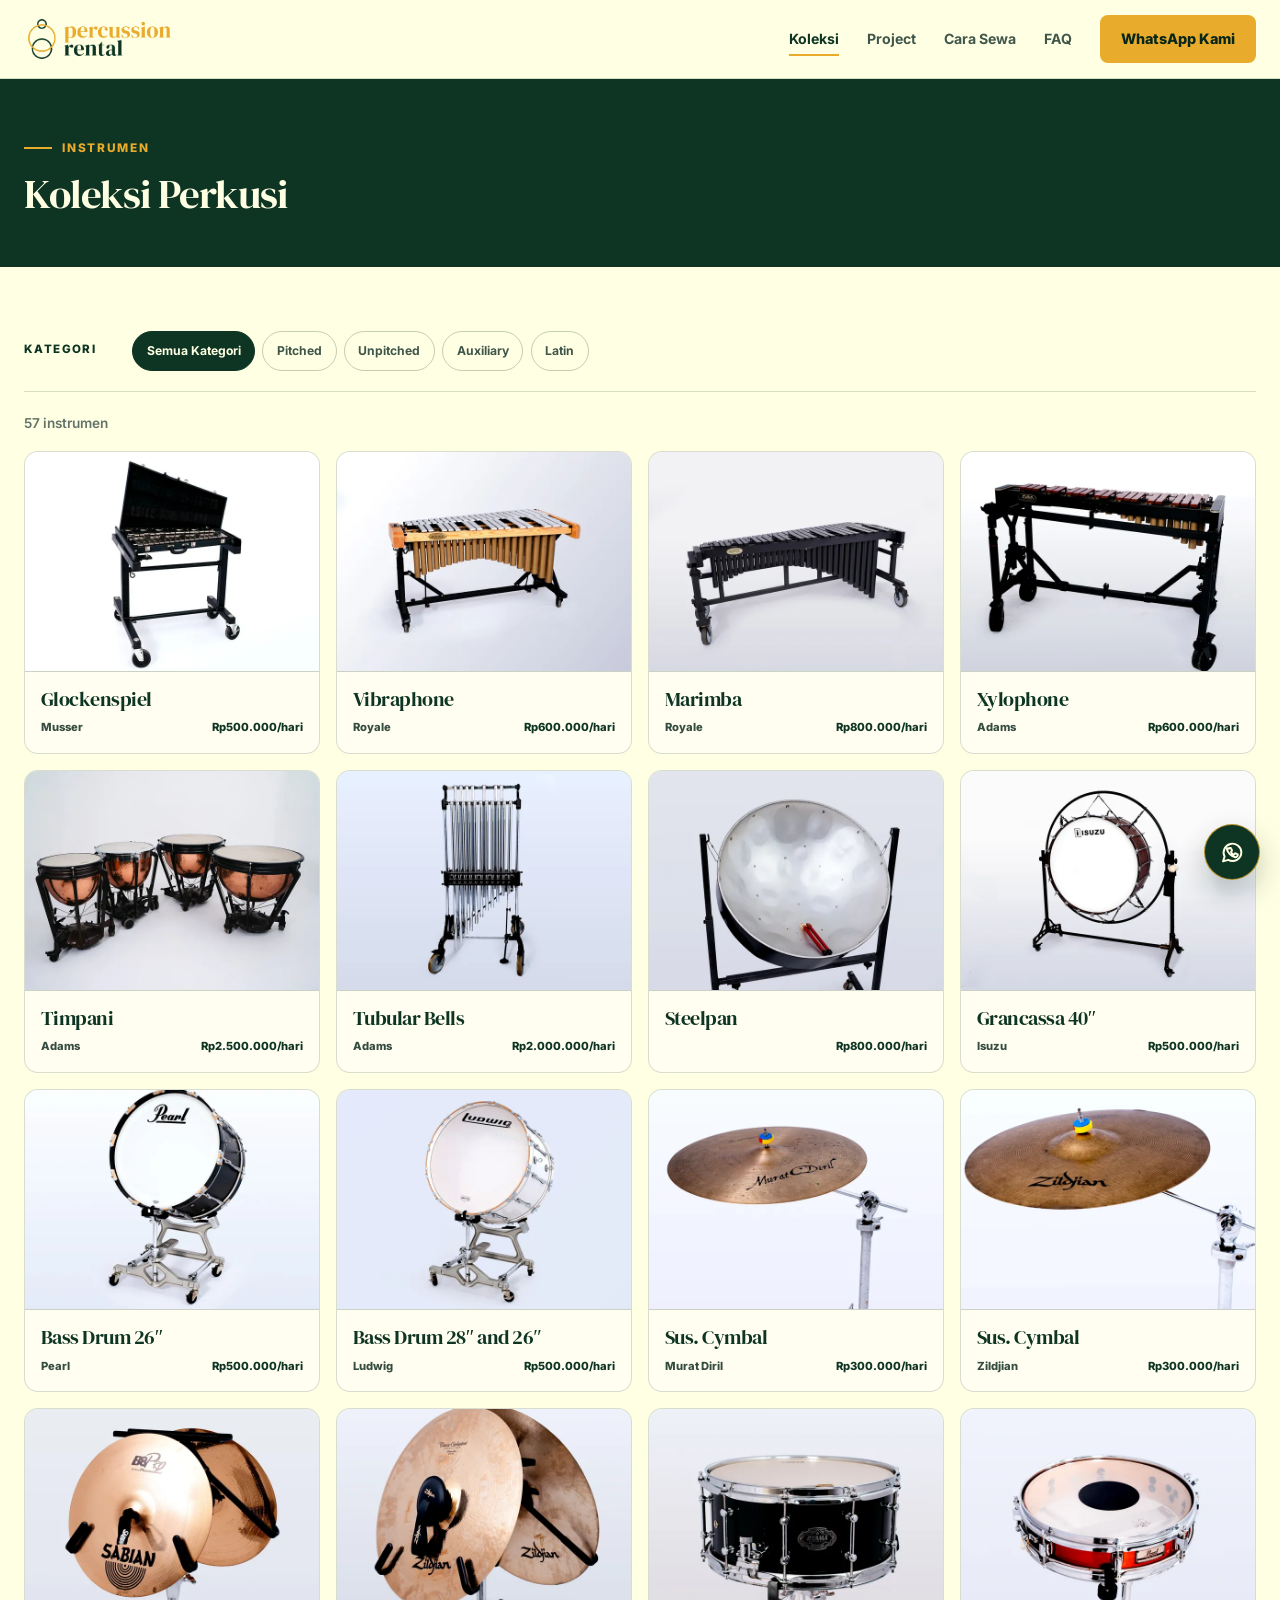
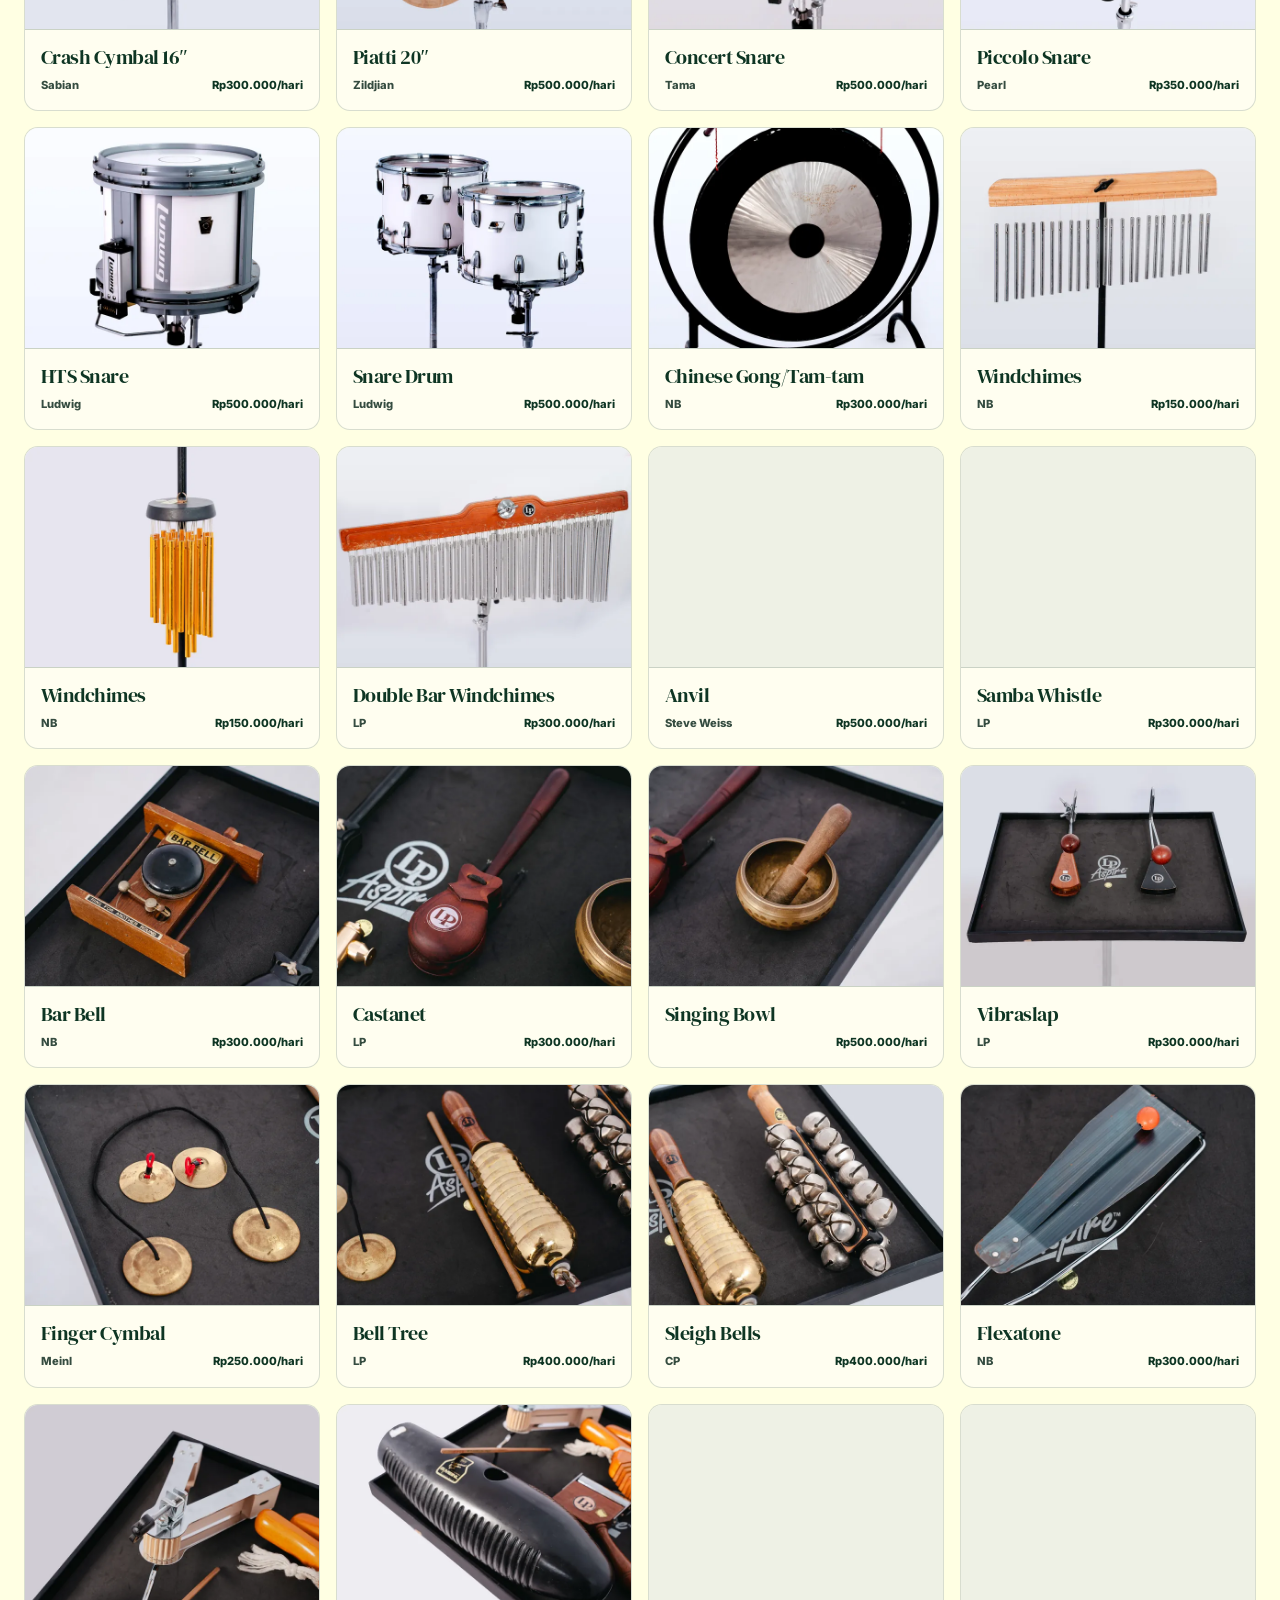
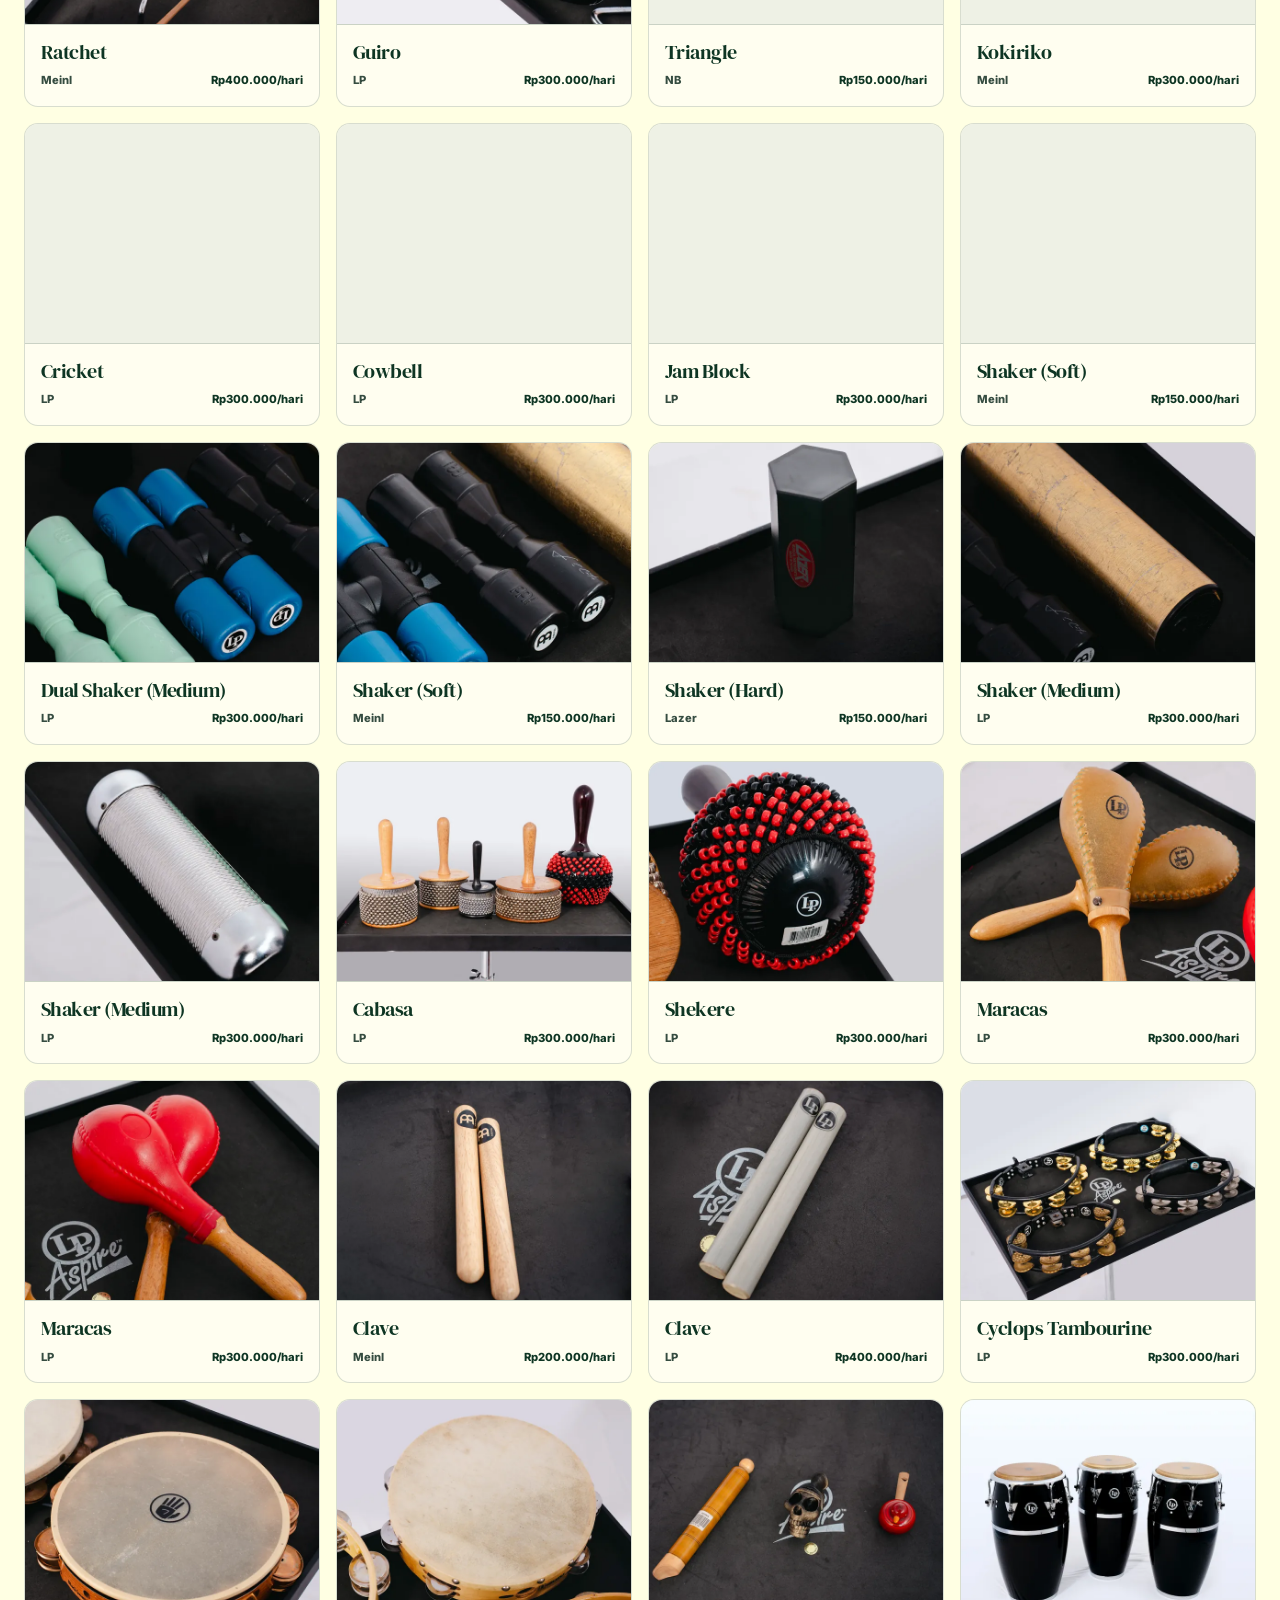
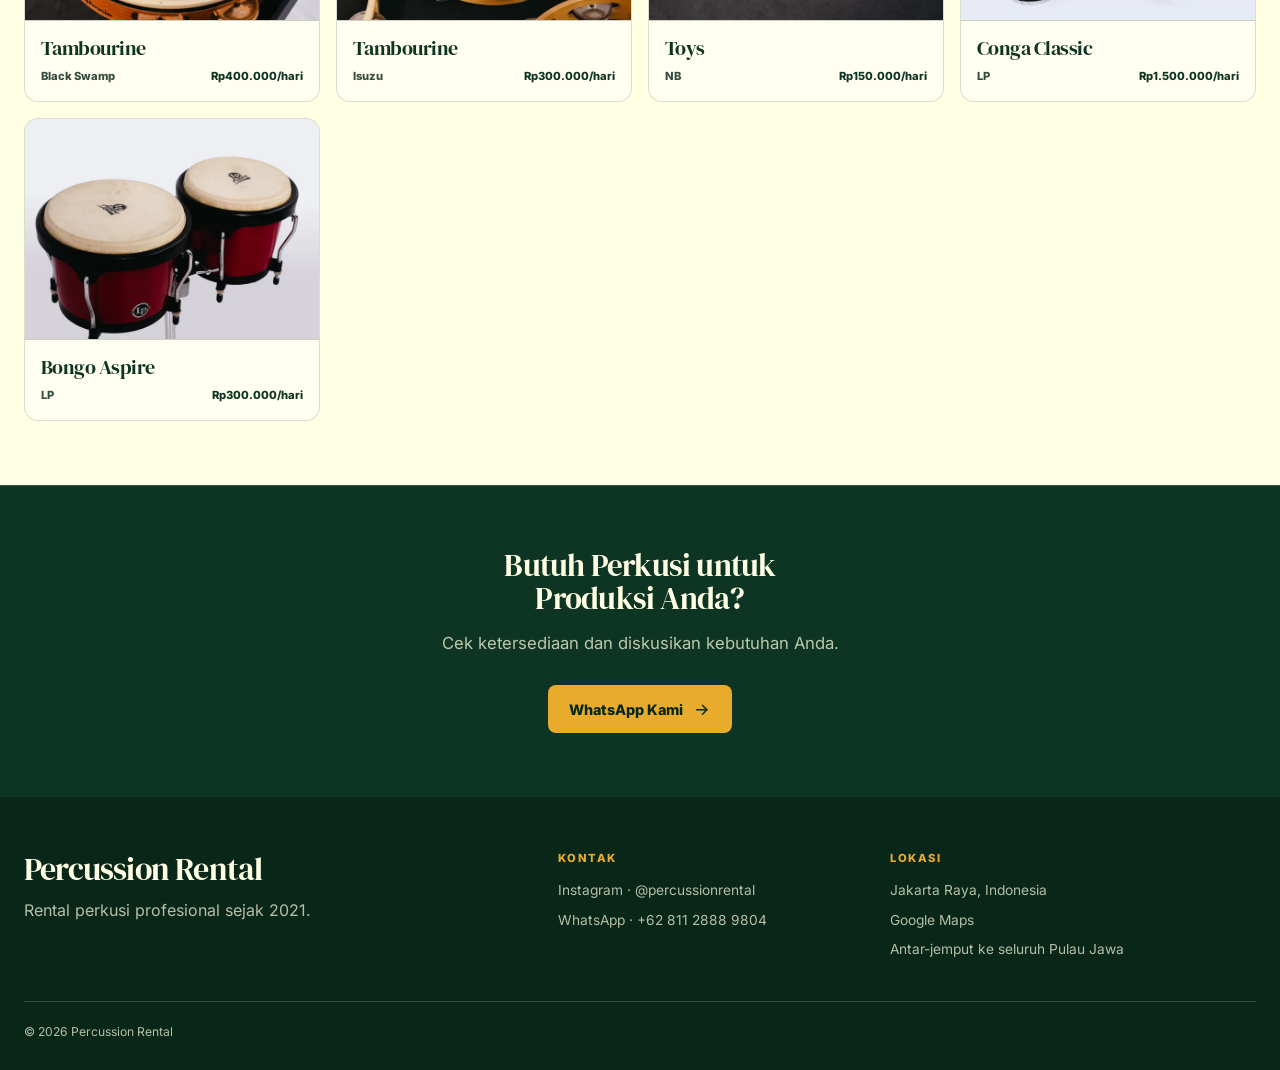
==== koleksi/index.html @ 1c92682c "Fix brand spellings and correct two event details - Catalog: Steve Weiss, Black Swamp and Bar Bell (" ====
﻿<!doctype html>
<html lang="id">
<head>
  <meta charset="utf-8">
  <meta name="viewport" content="width=device-width, initial-scale=1">
  <title>Koleksi Perkusi | Percussion Rental</title>
  <meta name="description" content="Jelajahi koleksi instrumen perkusi untuk disewa, termasuk timpani, marimba, vibraphone, cymbal, conga, dan lainnya. Antar-jemput seluruh Pulau Jawa.">
  <link rel="canonical" href="https://prala-id.github.io/ninoy-percussion-rental/koleksi/">
  <meta property="og:type" content="website">
  <meta property="og:title" content="Koleksi Perkusi | Percussion Rental">
  <meta property="og:description" content="Jelajahi koleksi instrumen perkusi untuk disewa, termasuk timpani, marimba, vibraphone, cymbal, conga, dan lainnya. Antar-jemput seluruh Pulau Jawa.">
  <meta property="og:image" content="https://prala-id.github.io/ninoy-percussion-rental/assets/images/og-percussion-rental.jpg">
  <meta property="og:image:width" content="1200">
  <meta property="og:image:height" content="630">
  <meta property="og:image:alt" content="Percussion Rental">
  <meta property="og:url" content="https://prala-id.github.io/ninoy-percussion-rental/koleksi/">
  <meta name="twitter:card" content="summary_large_image">
  <meta name="theme-color" content="#0e3523">
  <link rel="icon" type="image/png" href="../assets/logo/percussion-rental-favicon-rounded.png">
  <link rel="preload" href="../assets/fonts/inter-latin.woff2" as="font" type="font/woff2" crossorigin>
  <link rel="preload" href="../assets/fonts/dm-serif-display-latin.woff2" as="font" type="font/woff2" crossorigin>
  <link rel="stylesheet" href="../assets/css/styles.css">
</head>
<body class="catalog-page">
  <a class="skip-link" href="#main-content">Lewati ke konten utama</a>

  <header class="site-header">
    <div class="container nav-shell">
      <a class="brand-logo" href="../" aria-label="Percussion Rental — Beranda">
        <img src="../assets/logo/percussion-rental-logo-horizontal-trim.webp" alt="Percussion Rental">
      </a>
      <nav class="nav-links" id="primary-navigation" aria-label="Navigasi utama">
        <a href="./" aria-current="page">Koleksi</a>
        <a href="../project/">Project</a>
        <a href="../#cara-sewa">Cara Sewa</a>
        <a href="../#faq">FAQ</a>
        <a class="btn btn-primary mobile-nav-cta" href="https://wa.me/6281128889804?text=Halo%20Ninoy%2C%20saya%20ingin%20konsultasi%20tentang%20sewa%20instrumen%20perkusi." target="_blank" rel="noopener noreferrer">WhatsApp Kami</a>
      </nav>
      <a class="btn btn-primary nav-cta" href="https://wa.me/6281128889804?text=Halo%20Ninoy%2C%20saya%20ingin%20konsultasi%20tentang%20sewa%20instrumen%20perkusi." target="_blank" rel="noopener noreferrer">WhatsApp Kami</a>
      <button class="menu-toggle" type="button" aria-label="Buka menu" aria-controls="primary-navigation" aria-expanded="false">
        <svg viewBox="0 0 24 24" fill="none" stroke="currentColor" stroke-width="2" stroke-linecap="round" aria-hidden="true">
          <path d="M4 7h16M4 12h16M4 17h16"/>
        </svg>
      </button>
    </div>
  </header>

  <main id="main-content" data-catalog>
    <section class="page-hero catalog-hero">
      <div class="container catalog-hero-inner">
        <span class="eyebrow">Instrumen</span>
        <h1>Koleksi Perkusi</h1>
      </div>
    </section>

    <section class="section catalog-results" aria-label="Koleksi instrumen">
      <div class="container">
        <fieldset class="filter-group catalog-inline-filters" data-filter-group="category">
          <legend class="filter-label">Kategori</legend>
          <div class="filter-scroll-shell">
          <div class="filter-options filter-options--category" id="category-filters" data-scroll-track tabindex="0" aria-label="Filter kategori yang dapat digeser">
            <button class="filter-button is-active" type="button" data-filter-value="all" aria-pressed="true" aria-controls="catalog-grid">Semua Kategori</button>
            <button class="filter-button" type="button" data-filter-value="pitched" aria-pressed="false" aria-controls="catalog-grid">Pitched</button>
            <button class="filter-button" type="button" data-filter-value="unpitched" aria-pressed="false" aria-controls="catalog-grid">Unpitched</button>
            <button class="filter-button" type="button" data-filter-value="auxiliary" aria-pressed="false" aria-controls="catalog-grid">Auxiliary</button>
            <button class="filter-button" type="button" data-filter-value="latin" aria-pressed="false" aria-controls="catalog-grid">Latin</button>
          </div>
          <button class="mobile-scroll-cue filter-scroll-cue" type="button" data-scroll-target="category-filters" data-direction="1" aria-label="Geser filter kategori ke kanan">
            <svg viewBox="0 0 24 24" fill="none" stroke="currentColor" stroke-width="2" stroke-linecap="round" stroke-linejoin="round" aria-hidden="true"><path d="M5 12h14"></path><path d="m13 6 6 6-6 6"></path></svg>
          </button>
          </div>
        </fieldset>

        <p class="catalog-count" id="catalog-count" role="status">57 instrumen</p>

        <div class="item-grid catalog-grid" id="catalog-grid">
          <article class="item-card catalog-card" id="musser-glockenspiel" data-catalog-item data-category="pitched">
            <div class="item-media catalog-card-media"><img src="../assets/images/instruments/musser-glockenspiel-640.webp" srcset="../assets/images/instruments/musser-glockenspiel-640.webp 640w, ../assets/images/instruments/musser-glockenspiel-1280.webp 1280w" sizes="(min-width: 1200px) 298px, (min-width: 821px) calc((100vw - 80px) / 3), calc((100vw - 48px) / 2)" alt="Musser Glockenspiel" width="1280" height="960" decoding="async"></div>
            <div class="item-body catalog-card-body">
              <h3>Glockenspiel</h3>
              <div class="item-meta catalog-card-meta"><span class="brand">Musser</span></div>
              <p class="item-price catalog-card-price">Rp500.000/hari</p>
            </div>
          </article>

          <article class="item-card catalog-card" id="royale-vibraphone" data-catalog-item data-category="pitched">
            <div class="item-media catalog-card-media"><img src="../assets/images/instruments/royale-vibraphone-640.webp" srcset="../assets/images/instruments/royale-vibraphone-640.webp 640w, ../assets/images/instruments/royale-vibraphone-1280.webp 1280w" sizes="(min-width: 1200px) 298px, (min-width: 821px) calc((100vw - 80px) / 3), calc((100vw - 48px) / 2)" alt="Royale Vibraphone" width="1280" height="960" decoding="async"></div>
            <div class="item-body catalog-card-body">
              <h3>Vibraphone</h3>
              <div class="item-meta catalog-card-meta"><span class="brand">Royale</span></div>
              <p class="item-price catalog-card-price">Rp600.000/hari</p>
            </div>
          </article>

          <article class="item-card catalog-card" id="royale-marimba" data-catalog-item data-category="pitched">
            <div class="item-media catalog-card-media"><img src="../assets/images/instruments/royale-marimba-640.webp" srcset="../assets/images/instruments/royale-marimba-640.webp 640w, ../assets/images/instruments/royale-marimba-1280.webp 1280w" sizes="(min-width: 1200px) 298px, (min-width: 821px) calc((100vw - 80px) / 3), calc((100vw - 48px) / 2)" alt="Royale Marimba" width="1280" height="960" decoding="async"></div>
            <div class="item-body catalog-card-body">
              <h3>Marimba</h3>
              <div class="item-meta catalog-card-meta"><span class="brand">Royale</span></div>
              <p class="item-price catalog-card-price">Rp800.000/hari</p>
            </div>
          </article>

          <article class="item-card catalog-card" id="adams-xylophone" data-catalog-item data-category="pitched">
            <div class="item-media catalog-card-media"><img src="../assets/images/instruments/adams-xylophone-640.webp" srcset="../assets/images/instruments/adams-xylophone-640.webp 640w, ../assets/images/instruments/adams-xylophone-1280.webp 1280w" sizes="(min-width: 1200px) 298px, (min-width: 821px) calc((100vw - 80px) / 3), calc((100vw - 48px) / 2)" alt="Adams Xylophone" width="1280" height="960" decoding="async"></div>
            <div class="item-body catalog-card-body">
              <h3>Xylophone</h3>
              <div class="item-meta catalog-card-meta"><span class="brand">Adams</span></div>
              <p class="item-price catalog-card-price">Rp600.000/hari</p>
            </div>
          </article>

          <article class="item-card catalog-card" id="adams-timpani" data-catalog-item data-category="pitched">
            <div class="item-media catalog-card-media"><img src="../assets/images/instruments/adams-timpani-640.webp" srcset="../assets/images/instruments/adams-timpani-640.webp 640w, ../assets/images/instruments/adams-timpani-1280.webp 1280w" sizes="(min-width: 1200px) 298px, (min-width: 821px) calc((100vw - 80px) / 3), calc((100vw - 48px) / 2)" alt="Adams Timpani" width="1280" height="960" loading="lazy" decoding="async"></div>
            <div class="item-body catalog-card-body">
              <h3>Timpani</h3>
              <div class="item-meta catalog-card-meta"><span class="brand">Adams</span></div>
              <p class="item-price catalog-card-price">Rp2.500.000/hari</p>
            </div>
          </article>

          <article class="item-card catalog-card" id="adams-tubular-bells" data-catalog-item data-category="pitched">
            <div class="item-media catalog-card-media"><img src="../assets/images/instruments/adams-tubular-bells-640.webp" srcset="../assets/images/instruments/adams-tubular-bells-640.webp 640w, ../assets/images/instruments/adams-tubular-bells-1280.webp 1280w" sizes="(min-width: 1200px) 298px, (min-width: 821px) calc((100vw - 80px) / 3), calc((100vw - 48px) / 2)" alt="Adams Tubular Bells" width="1280" height="960" loading="lazy" decoding="async"></div>
            <div class="item-body catalog-card-body">
              <h3>Tubular Bells</h3>
              <div class="item-meta catalog-card-meta"><span class="brand">Adams</span></div>
              <p class="item-price catalog-card-price">Rp2.000.000/hari</p>
            </div>
          </article>

          <article class="item-card catalog-card" id="steelpan" data-catalog-item data-category="pitched">
            <div class="item-media catalog-card-media"><img src="../assets/images/instruments/steelpan-640.webp" srcset="../assets/images/instruments/steelpan-640.webp 640w, ../assets/images/instruments/steelpan-1280.webp 1280w" sizes="(min-width: 1200px) 298px, (min-width: 821px) calc((100vw - 80px) / 3), calc((100vw - 48px) / 2)" alt="Steelpan" width="1280" height="960" loading="lazy" decoding="async"></div>
            <div class="item-body catalog-card-body">
              <h3>Steelpan</h3>
              <p class="item-price catalog-card-price">Rp800.000/hari</p>
            </div>
          </article>

          <article class="item-card catalog-card" id="isuzu-grancassa-40" data-catalog-item data-category="unpitched">
            <div class="item-media catalog-card-media"><img src="../assets/images/instruments/isuzu-grancassa-40-640.webp" srcset="../assets/images/instruments/isuzu-grancassa-40-640.webp 640w, ../assets/images/instruments/isuzu-grancassa-40-1280.webp 1280w" sizes="(min-width: 1200px) 298px, (min-width: 821px) calc((100vw - 80px) / 3), calc((100vw - 48px) / 2)" alt="Isuzu Grancassa 40″" width="1280" height="960" loading="lazy" decoding="async"></div>
            <div class="item-body catalog-card-body">
              <h3>Grancassa 40″</h3>
              <div class="item-meta catalog-card-meta"><span class="brand">Isuzu</span></div>
              <p class="item-price catalog-card-price">Rp500.000/hari</p>
            </div>
          </article>

          <article class="item-card catalog-card" id="pearl-bass-drum-26" data-catalog-item data-category="unpitched">
            <div class="item-media catalog-card-media"><img src="../assets/images/instruments/pearl-bass-drum-26-640.webp" srcset="../assets/images/instruments/pearl-bass-drum-26-640.webp 640w, ../assets/images/instruments/pearl-bass-drum-26-1280.webp 1280w" sizes="(min-width: 1200px) 298px, (min-width: 821px) calc((100vw - 80px) / 3), calc((100vw - 48px) / 2)" alt="Pearl Bass Drum 26″" width="1280" height="960" loading="lazy" decoding="async"></div>
            <div class="item-body catalog-card-body">
              <h3>Bass Drum 26″</h3>
              <div class="item-meta catalog-card-meta"><span class="brand">Pearl</span></div>
              <p class="item-price catalog-card-price">Rp500.000/hari</p>
            </div>
          </article>

          <article class="item-card catalog-card" id="ludwig-bass-drum-28-26" data-catalog-item data-category="unpitched">
            <div class="item-media catalog-card-media"><img src="../assets/images/instruments/ludwig-bass-drum-28-26-640.webp" srcset="../assets/images/instruments/ludwig-bass-drum-28-26-640.webp 640w, ../assets/images/instruments/ludwig-bass-drum-28-26-1280.webp 1280w" sizes="(min-width: 1200px) 298px, (min-width: 821px) calc((100vw - 80px) / 3), calc((100vw - 48px) / 2)" alt="Ludwig Bass Drum 28″ and 26″" width="1280" height="960" loading="lazy" decoding="async"></div>
            <div class="item-body catalog-card-body">
              <h3>Bass Drum 28″ and 26″</h3>
              <div class="item-meta catalog-card-meta"><span class="brand">Ludwig</span></div>
              <p class="item-price catalog-card-price">Rp500.000/hari</p>
            </div>
          </article>

          <article class="item-card catalog-card" id="murat-diril-suspended-cymbal" data-catalog-item data-category="unpitched">
            <div class="item-media catalog-card-media"><img src="../assets/images/instruments/murat-diril-suspended-cymbal-640.webp" srcset="../assets/images/instruments/murat-diril-suspended-cymbal-640.webp 640w, ../assets/images/instruments/murat-diril-suspended-cymbal-1280.webp 1280w" sizes="(min-width: 1200px) 298px, (min-width: 821px) calc((100vw - 80px) / 3), calc((100vw - 48px) / 2)" alt="Murat Diril Sus. Cymbal" width="1280" height="960" loading="lazy" decoding="async"></div>
            <div class="item-body catalog-card-body">
              <h3>Sus. Cymbal</h3>
              <div class="item-meta catalog-card-meta"><span class="brand">Murat Diril</span></div>
              <p class="item-price catalog-card-price">Rp300.000/hari</p>
            </div>
          </article>

          <article class="item-card catalog-card" id="zildjian-suspended-cymbal" data-catalog-item data-category="unpitched">
            <div class="item-media catalog-card-media"><img src="../assets/images/instruments/zildjian-suspended-cymbal-640.webp" srcset="../assets/images/instruments/zildjian-suspended-cymbal-640.webp 640w, ../assets/images/instruments/zildjian-suspended-cymbal-1280.webp 1280w" sizes="(min-width: 1200px) 298px, (min-width: 821px) calc((100vw - 80px) / 3), calc((100vw - 48px) / 2)" alt="Zildjian Sus. Cymbal" width="1280" height="960" loading="lazy" decoding="async"></div>
            <div class="item-body catalog-card-body">
              <h3>Sus. Cymbal</h3>
              <div class="item-meta catalog-card-meta"><span class="brand">Zildjian</span></div>
              <p class="item-price catalog-card-price">Rp300.000/hari</p>
            </div>
          </article>

          <article class="item-card catalog-card" id="sabian-crash-cymbal-16" data-catalog-item data-category="unpitched">
            <div class="item-media catalog-card-media"><img src="../assets/images/instruments/sabian-crash-cymbal-16-640.webp" srcset="../assets/images/instruments/sabian-crash-cymbal-16-640.webp 640w, ../assets/images/instruments/sabian-crash-cymbal-16-1280.webp 1280w" sizes="(min-width: 1200px) 298px, (min-width: 821px) calc((100vw - 80px) / 3), calc((100vw - 48px) / 2)" alt="Sabian Crash Cymbal 16″" width="1280" height="960" loading="lazy" decoding="async"></div>
            <div class="item-body catalog-card-body">
              <h3>Crash Cymbal 16″</h3>
              <div class="item-meta catalog-card-meta"><span class="brand">Sabian</span></div>
              <p class="item-price catalog-card-price">Rp300.000/hari</p>
            </div>
          </article>

          <article class="item-card catalog-card" id="zildjian-piatti-20" data-catalog-item data-category="unpitched">
            <div class="item-media catalog-card-media"><img src="../assets/images/instruments/zildjian-piatti-20-640.webp" srcset="../assets/images/instruments/zildjian-piatti-20-640.webp 640w, ../assets/images/instruments/zildjian-piatti-20-1280.webp 1280w" sizes="(min-width: 1200px) 298px, (min-width: 821px) calc((100vw - 80px) / 3), calc((100vw - 48px) / 2)" alt="Zildjian Piatti 20″" width="1280" height="960" loading="lazy" decoding="async"></div>
            <div class="item-body catalog-card-body">
              <h3>Piatti 20″</h3>
              <div class="item-meta catalog-card-meta"><span class="brand">Zildjian</span></div>
              <p class="item-price catalog-card-price">Rp500.000/hari</p>
            </div>
          </article>

          <article class="item-card catalog-card" id="tama-concert-snare" data-catalog-item data-category="unpitched">
            <div class="item-media catalog-card-media"><img src="../assets/images/instruments/tama-concert-snare-640.webp" srcset="../assets/images/instruments/tama-concert-snare-640.webp 640w, ../assets/images/instruments/tama-concert-snare-1280.webp 1280w" sizes="(min-width: 1200px) 298px, (min-width: 821px) calc((100vw - 80px) / 3), calc((100vw - 48px) / 2)" alt="Tama Concert Snare" width="1280" height="960" loading="lazy" decoding="async"></div>
            <div class="item-body catalog-card-body">
              <h3>Concert Snare</h3>
              <div class="item-meta catalog-card-meta"><span class="brand">Tama</span></div>
              <p class="item-price catalog-card-price">Rp500.000/hari</p>
            </div>
          </article>

          <article class="item-card catalog-card" id="pearl-piccolo-snare" data-catalog-item data-category="unpitched">
            <div class="item-media catalog-card-media"><img src="../assets/images/instruments/pearl-piccolo-snare-640.webp" srcset="../assets/images/instruments/pearl-piccolo-snare-640.webp 640w, ../assets/images/instruments/pearl-piccolo-snare-1280.webp 1280w" sizes="(min-width: 1200px) 298px, (min-width: 821px) calc((100vw - 80px) / 3), calc((100vw - 48px) / 2)" alt="Pearl Piccolo Snare" width="1280" height="960" loading="lazy" decoding="async"></div>
            <div class="item-body catalog-card-body">
              <h3>Piccolo Snare</h3>
              <div class="item-meta catalog-card-meta"><span class="brand">Pearl</span></div>
              <p class="item-price catalog-card-price">Rp350.000/hari</p>
            </div>
          </article>

          <article class="item-card catalog-card" id="ludwig-hts-snare" data-catalog-item data-category="unpitched">
            <div class="item-media catalog-card-media"><img src="../assets/images/instruments/ludwig-hts-snare-640.webp" srcset="../assets/images/instruments/ludwig-hts-snare-640.webp 640w, ../assets/images/instruments/ludwig-hts-snare-1280.webp 1280w" sizes="(min-width: 1200px) 298px, (min-width: 821px) calc((100vw - 80px) / 3), calc((100vw - 48px) / 2)" alt="Ludwig HTS Snare" width="1280" height="960" loading="lazy" decoding="async"></div>
            <div class="item-body catalog-card-body">
              <h3>HTS Snare</h3>
              <div class="item-meta catalog-card-meta"><span class="brand">Ludwig</span></div>
              <p class="item-price catalog-card-price">Rp500.000/hari</p>
            </div>
          </article>

          <article class="item-card catalog-card" id="ludwig-snare-drum" data-catalog-item data-category="unpitched">
            <div class="item-media catalog-card-media"><img src="../assets/images/instruments/ludwig-snare-drum-640.webp" srcset="../assets/images/instruments/ludwig-snare-drum-640.webp 640w, ../assets/images/instruments/ludwig-snare-drum-1280.webp 1280w" sizes="(min-width: 1200px) 298px, (min-width: 821px) calc((100vw - 80px) / 3), calc((100vw - 48px) / 2)" alt="Ludwig Snare Drum" width="1280" height="960" loading="lazy" decoding="async"></div>
            <div class="item-body catalog-card-body">
              <h3>Snare Drum</h3>
              <div class="item-meta catalog-card-meta"><span class="brand">Ludwig</span></div>
              <p class="item-price catalog-card-price">Rp500.000/hari</p>
            </div>
          </article>

          <article class="item-card catalog-card" id="chinese-gong-tam-tam" data-catalog-item data-category="unpitched">
            <div class="item-media catalog-card-media"><img src="../assets/images/instruments/chinese-gong-tam-tam-640.webp" srcset="../assets/images/instruments/chinese-gong-tam-tam-640.webp 640w, ../assets/images/instruments/chinese-gong-tam-tam-1280.webp 1280w" sizes="(min-width: 1200px) 298px, (min-width: 821px) calc((100vw - 80px) / 3), calc((100vw - 48px) / 2)" alt="Chinese Gong/Tam-tam" width="1280" height="960" loading="lazy" decoding="async"></div>
            <div class="item-body catalog-card-body">
              <h3>Chinese Gong/Tam-tam</h3>
              <div class="item-meta catalog-card-meta"><span class="brand">NB</span></div>
              <p class="item-price catalog-card-price">Rp300.000/hari</p>
            </div>
          </article>

          <article class="item-card catalog-card" id="windchimes-bar" data-catalog-item data-category="auxiliary">
            <div class="item-media catalog-card-media"><img src="../assets/images/instruments/windchimes-bar-640.webp" srcset="../assets/images/instruments/windchimes-bar-640.webp 640w, ../assets/images/instruments/windchimes-bar-1280.webp 1280w" sizes="(min-width: 1200px) 298px, (min-width: 821px) calc((100vw - 80px) / 3), calc((100vw - 48px) / 2)" alt="Windchimes" width="1280" height="960" loading="lazy" decoding="async"></div>
            <div class="item-body catalog-card-body">
              <h3>Windchimes</h3>
              <div class="item-meta catalog-card-meta"><span class="brand">NB</span></div>
              <p class="item-price catalog-card-price">Rp150.000/hari</p>
            </div>
          </article>

          <article class="item-card catalog-card" id="windchimes-cluster" data-catalog-item data-category="auxiliary">
            <div class="item-media catalog-card-media"><img src="../assets/images/instruments/windchimes-cluster-640.webp" srcset="../assets/images/instruments/windchimes-cluster-640.webp 640w, ../assets/images/instruments/windchimes-cluster-1280.webp 1280w" sizes="(min-width: 1200px) 298px, (min-width: 821px) calc((100vw - 80px) / 3), calc((100vw - 48px) / 2)" alt="Windchimes" width="1280" height="960" loading="lazy" decoding="async"></div>
            <div class="item-body catalog-card-body">
              <h3>Windchimes</h3>
              <div class="item-meta catalog-card-meta"><span class="brand">NB</span></div>
              <p class="item-price catalog-card-price">Rp150.000/hari</p>
            </div>
          </article>

          <article class="item-card catalog-card" id="lp-double-bar-windchimes" data-catalog-item data-category="auxiliary">
            <div class="item-media catalog-card-media"><img src="../assets/images/instruments/lp-double-bar-windchimes-640.webp" srcset="../assets/images/instruments/lp-double-bar-windchimes-640.webp 640w, ../assets/images/instruments/lp-double-bar-windchimes-1280.webp 1280w" sizes="(min-width: 1200px) 298px, (min-width: 821px) calc((100vw - 80px) / 3), calc((100vw - 48px) / 2)" alt="LP Double Bar Windchimes" width="1280" height="960" loading="lazy" decoding="async"></div>
            <div class="item-body catalog-card-body">
              <h3>Double Bar Windchimes</h3>
              <div class="item-meta catalog-card-meta"><span class="brand">LP</span></div>
              <p class="item-price catalog-card-price">Rp300.000/hari</p>
            </div>
          </article>

          <article class="item-card catalog-card" id="steve-weiss-anvil" data-catalog-item data-category="auxiliary">
            <div class="item-media catalog-card-media"><img src="../assets/images/instruments/steve-weiss-anvil-640.webp" srcset="../assets/images/instruments/steve-weiss-anvil-640.webp 640w, ../assets/images/instruments/steve-weiss-anvil-1280.webp 1280w" sizes="(min-width: 1200px) 298px, (min-width: 821px) calc((100vw - 80px) / 3), calc((100vw - 48px) / 2)" alt="Steve Weiss Anvil" width="1280" height="960" loading="lazy" decoding="async"></div>
            <div class="item-body catalog-card-body">
              <h3>Anvil</h3>
              <div class="item-meta catalog-card-meta"><span class="brand">Steve Weiss</span></div>
              <p class="item-price catalog-card-price">Rp500.000/hari</p>
            </div>
          </article>

          <article class="item-card catalog-card" id="lp-samba-whistle" data-catalog-item data-category="auxiliary">
            <div class="item-media catalog-card-media"><img src="../assets/images/instruments/lp-samba-whistle-640.webp" srcset="../assets/images/instruments/lp-samba-whistle-640.webp 640w, ../assets/images/instruments/lp-samba-whistle-1280.webp 1280w" sizes="(min-width: 1200px) 298px, (min-width: 821px) calc((100vw - 80px) / 3), calc((100vw - 48px) / 2)" alt="LP Samba Whistle" width="1280" height="960" loading="lazy" decoding="async"></div>
            <div class="item-body catalog-card-body">
              <h3>Samba Whistle</h3>
              <div class="item-meta catalog-card-meta"><span class="brand">LP</span></div>
              <p class="item-price catalog-card-price">Rp300.000/hari</p>
            </div>
          </article>

          <article class="item-card catalog-card" id="bar-bell" data-catalog-item data-category="auxiliary">
            <div class="item-media catalog-card-media"><img src="../assets/images/instruments/bar-bell-640.webp" srcset="../assets/images/instruments/bar-bell-640.webp 640w, ../assets/images/instruments/bar-bell-1280.webp 1280w" sizes="(min-width: 1200px) 298px, (min-width: 821px) calc((100vw - 80px) / 3), calc((100vw - 48px) / 2)" alt="Bar Bell" width="1280" height="960" loading="lazy" decoding="async"></div>
            <div class="item-body catalog-card-body">
              <h3>Bar Bell</h3>
              <div class="item-meta catalog-card-meta"><span class="brand">NB</span></div>
              <p class="item-price catalog-card-price">Rp300.000/hari</p>
            </div>
          </article>

          <article class="item-card catalog-card" id="lp-castanet" data-catalog-item data-category="auxiliary">
            <div class="item-media catalog-card-media"><img src="../assets/images/instruments/lp-castanet-640.webp" srcset="../assets/images/instruments/lp-castanet-640.webp 640w, ../assets/images/instruments/lp-castanet-1280.webp 1280w" sizes="(min-width: 1200px) 298px, (min-width: 821px) calc((100vw - 80px) / 3), calc((100vw - 48px) / 2)" alt="LP Castanet" width="1280" height="960" loading="lazy" decoding="async"></div>
            <div class="item-body catalog-card-body">
              <h3>Castanet</h3>
              <div class="item-meta catalog-card-meta"><span class="brand">LP</span></div>
              <p class="item-price catalog-card-price">Rp300.000/hari</p>
            </div>
          </article>

          <article class="item-card catalog-card" id="singing-bowl" data-catalog-item data-category="auxiliary">
            <div class="item-media catalog-card-media"><img src="../assets/images/instruments/singing-bowl-640.webp" srcset="../assets/images/instruments/singing-bowl-640.webp 640w, ../assets/images/instruments/singing-bowl-1280.webp 1280w" sizes="(min-width: 1200px) 298px, (min-width: 821px) calc((100vw - 80px) / 3), calc((100vw - 48px) / 2)" alt="Singing Bowl" width="1280" height="960" loading="lazy" decoding="async"></div>
            <div class="item-body catalog-card-body">
              <h3>Singing Bowl</h3>
              <p class="item-price catalog-card-price">Rp500.000/hari</p>
            </div>
          </article>

          <article class="item-card catalog-card" id="lp-vibraslap" data-catalog-item data-category="auxiliary">
            <div class="item-media catalog-card-media"><img src="../assets/images/instruments/lp-vibraslap-640.webp" srcset="../assets/images/instruments/lp-vibraslap-640.webp 640w, ../assets/images/instruments/lp-vibraslap-1280.webp 1280w" sizes="(min-width: 1200px) 298px, (min-width: 821px) calc((100vw - 80px) / 3), calc((100vw - 48px) / 2)" alt="LP Vibraslap" width="1280" height="960" loading="lazy" decoding="async"></div>
            <div class="item-body catalog-card-body">
              <h3>Vibraslap</h3>
              <div class="item-meta catalog-card-meta"><span class="brand">LP</span></div>
              <p class="item-price catalog-card-price">Rp300.000/hari</p>
            </div>
          </article>

          <article class="item-card catalog-card" id="meinl-finger-cymbal" data-catalog-item data-category="auxiliary">
            <div class="item-media catalog-card-media"><img src="../assets/images/instruments/meinl-finger-cymbal-640.webp" srcset="../assets/images/instruments/meinl-finger-cymbal-640.webp 640w, ../assets/images/instruments/meinl-finger-cymbal-1280.webp 1280w" sizes="(min-width: 1200px) 298px, (min-width: 821px) calc((100vw - 80px) / 3), calc((100vw - 48px) / 2)" alt="Meinl Finger Cymbal" width="1280" height="960" loading="lazy" decoding="async"></div>
            <div class="item-body catalog-card-body">
              <h3>Finger Cymbal</h3>
              <div class="item-meta catalog-card-meta"><span class="brand">Meinl</span></div>
              <p class="item-price catalog-card-price">Rp250.000/hari</p>
            </div>
          </article>

          <article class="item-card catalog-card" id="lp-bell-tree" data-catalog-item data-category="auxiliary">
            <div class="item-media catalog-card-media"><img src="../assets/images/instruments/lp-bell-tree-640.webp" srcset="../assets/images/instruments/lp-bell-tree-640.webp 640w, ../assets/images/instruments/lp-bell-tree-1280.webp 1280w" sizes="(min-width: 1200px) 298px, (min-width: 821px) calc((100vw - 80px) / 3), calc((100vw - 48px) / 2)" alt="LP Bell Tree" width="1280" height="960" loading="lazy" decoding="async"></div>
            <div class="item-body catalog-card-body">
              <h3>Bell Tree</h3>
              <div class="item-meta catalog-card-meta"><span class="brand">LP</span></div>
              <p class="item-price catalog-card-price">Rp400.000/hari</p>
            </div>
          </article>

          <article class="item-card catalog-card" id="cp-sleigh-bells" data-catalog-item data-category="auxiliary">
            <div class="item-media catalog-card-media"><img src="../assets/images/instruments/cp-sleigh-bells-640.webp" srcset="../assets/images/instruments/cp-sleigh-bells-640.webp 640w, ../assets/images/instruments/cp-sleigh-bells-1280.webp 1280w" sizes="(min-width: 1200px) 298px, (min-width: 821px) calc((100vw - 80px) / 3), calc((100vw - 48px) / 2)" alt="CP Sleigh Bells" width="1280" height="960" loading="lazy" decoding="async"></div>
            <div class="item-body catalog-card-body">
              <h3>Sleigh Bells</h3>
              <div class="item-meta catalog-card-meta"><span class="brand">CP</span></div>
              <p class="item-price catalog-card-price">Rp400.000/hari</p>
            </div>
          </article>

          <article class="item-card catalog-card" id="flexatone" data-catalog-item data-category="auxiliary">
            <div class="item-media catalog-card-media"><img src="../assets/images/instruments/flexatone-640.webp" srcset="../assets/images/instruments/flexatone-640.webp 640w, ../assets/images/instruments/flexatone-1280.webp 1280w" sizes="(min-width: 1200px) 298px, (min-width: 821px) calc((100vw - 80px) / 3), calc((100vw - 48px) / 2)" alt="Flexatone" width="1280" height="960" loading="lazy" decoding="async"></div>
            <div class="item-body catalog-card-body">
              <h3>Flexatone</h3>
              <div class="item-meta catalog-card-meta"><span class="brand">NB</span></div>
              <p class="item-price catalog-card-price">Rp300.000/hari</p>
            </div>
          </article>

          <article class="item-card catalog-card" id="meinl-ratchet" data-catalog-item data-category="auxiliary">
            <div class="item-media catalog-card-media"><img src="../assets/images/instruments/meinl-ratchet-640.webp" srcset="../assets/images/instruments/meinl-ratchet-640.webp 640w, ../assets/images/instruments/meinl-ratchet-1280.webp 1280w" sizes="(min-width: 1200px) 298px, (min-width: 821px) calc((100vw - 80px) / 3), calc((100vw - 48px) / 2)" alt="Meinl Ratchet" width="1280" height="960" loading="lazy" decoding="async"></div>
            <div class="item-body catalog-card-body">
              <h3>Ratchet</h3>
              <div class="item-meta catalog-card-meta"><span class="brand">Meinl</span></div>
              <p class="item-price catalog-card-price">Rp400.000/hari</p>
            </div>
          </article>

          <article class="item-card catalog-card" id="lp-guiro" data-catalog-item data-category="auxiliary">
            <div class="item-media catalog-card-media"><img src="../assets/images/instruments/lp-guiro-640.webp" srcset="../assets/images/instruments/lp-guiro-640.webp 640w, ../assets/images/instruments/lp-guiro-1280.webp 1280w" sizes="(min-width: 1200px) 298px, (min-width: 821px) calc((100vw - 80px) / 3), calc((100vw - 48px) / 2)" alt="LP Guiro" width="1280" height="960" loading="lazy" decoding="async"></div>
            <div class="item-body catalog-card-body">
              <h3>Guiro</h3>
              <div class="item-meta catalog-card-meta"><span class="brand">LP</span></div>
              <p class="item-price catalog-card-price">Rp300.000/hari</p>
            </div>
          </article>

          <article class="item-card catalog-card" id="triangle" data-catalog-item data-category="auxiliary">
            <div class="item-media catalog-card-media"><img src="../assets/images/instruments/triangle-640.webp" srcset="../assets/images/instruments/triangle-640.webp 640w, ../assets/images/instruments/triangle-1280.webp 1280w" sizes="(min-width: 1200px) 298px, (min-width: 821px) calc((100vw - 80px) / 3), calc((100vw - 48px) / 2)" alt="Triangle" width="1280" height="960" loading="lazy" decoding="async"></div>
            <div class="item-body catalog-card-body">
              <h3>Triangle</h3>
              <div class="item-meta catalog-card-meta"><span class="brand">NB</span></div>
              <p class="item-price catalog-card-price">Rp150.000/hari</p>
            </div>
          </article>

          <article class="item-card catalog-card" id="meinl-kokiriko" data-catalog-item data-category="auxiliary">
            <div class="item-media catalog-card-media"><img src="../assets/images/instruments/meinl-kokiriko-640.webp" srcset="../assets/images/instruments/meinl-kokiriko-640.webp 640w, ../assets/images/instruments/meinl-kokiriko-1280.webp 1280w" sizes="(min-width: 1200px) 298px, (min-width: 821px) calc((100vw - 80px) / 3), calc((100vw - 48px) / 2)" alt="Meinl Kokiriko" width="1280" height="960" loading="lazy" decoding="async"></div>
            <div class="item-body catalog-card-body">
              <h3>Kokiriko</h3>
              <div class="item-meta catalog-card-meta"><span class="brand">Meinl</span></div>
              <p class="item-price catalog-card-price">Rp300.000/hari</p>
            </div>
          </article>

          <article class="item-card catalog-card" id="lp-cricket" data-catalog-item data-category="auxiliary">
            <div class="item-media catalog-card-media"><img src="../assets/images/instruments/lp-cricket-640.webp" srcset="../assets/images/instruments/lp-cricket-640.webp 640w, ../assets/images/instruments/lp-cricket-1280.webp 1280w" sizes="(min-width: 1200px) 298px, (min-width: 821px) calc((100vw - 80px) / 3), calc((100vw - 48px) / 2)" alt="LP Cricket" width="1280" height="960" loading="lazy" decoding="async"></div>
            <div class="item-body catalog-card-body">
              <h3>Cricket</h3>
              <div class="item-meta catalog-card-meta"><span class="brand">LP</span></div>
              <p class="item-price catalog-card-price">Rp300.000/hari</p>
            </div>
          </article>

          <article class="item-card catalog-card" id="lp-cowbell" data-catalog-item data-category="auxiliary">
            <div class="item-media catalog-card-media"><img src="../assets/images/instruments/lp-cowbell-640.webp" srcset="../assets/images/instruments/lp-cowbell-640.webp 640w, ../assets/images/instruments/lp-cowbell-1280.webp 1280w" sizes="(min-width: 1200px) 298px, (min-width: 821px) calc((100vw - 80px) / 3), calc((100vw - 48px) / 2)" alt="LP Cowbell" width="1280" height="960" loading="lazy" decoding="async"></div>
            <div class="item-body catalog-card-body">
              <h3>Cowbell</h3>
              <div class="item-meta catalog-card-meta"><span class="brand">LP</span></div>
              <p class="item-price catalog-card-price">Rp300.000/hari</p>
            </div>
          </article>

          <article class="item-card catalog-card" id="lp-jam-block" data-catalog-item data-category="auxiliary">
            <div class="item-media catalog-card-media"><img src="../assets/images/instruments/lp-jam-block-640.webp" srcset="../assets/images/instruments/lp-jam-block-640.webp 640w, ../assets/images/instruments/lp-jam-block-1280.webp 1280w" sizes="(min-width: 1200px) 298px, (min-width: 821px) calc((100vw - 80px) / 3), calc((100vw - 48px) / 2)" alt="LP Jam Block" width="1280" height="960" loading="lazy" decoding="async"></div>
            <div class="item-body catalog-card-body">
              <h3>Jam Block</h3>
              <div class="item-meta catalog-card-meta"><span class="brand">LP</span></div>
              <p class="item-price catalog-card-price">Rp300.000/hari</p>
            </div>
          </article>

          <article class="item-card catalog-card" id="meinl-shaker-soft-mint" data-catalog-item data-category="auxiliary">
            <div class="item-media catalog-card-media"><img src="../assets/images/instruments/meinl-shaker-soft-mint-640.webp" srcset="../assets/images/instruments/meinl-shaker-soft-mint-640.webp 640w, ../assets/images/instruments/meinl-shaker-soft-mint-1280.webp 1280w" sizes="(min-width: 1200px) 298px, (min-width: 821px) calc((100vw - 80px) / 3), calc((100vw - 48px) / 2)" alt="Meinl Shaker (Soft)" width="1280" height="960" loading="lazy" decoding="async"></div>
            <div class="item-body catalog-card-body">
              <h3>Shaker (Soft)</h3>
              <div class="item-meta catalog-card-meta"><span class="brand">Meinl</span></div>
              <p class="item-price catalog-card-price">Rp150.000/hari</p>
            </div>
          </article>

          <article class="item-card catalog-card" id="lp-dual-shaker-medium" data-catalog-item data-category="auxiliary">
            <div class="item-media catalog-card-media"><img src="../assets/images/instruments/lp-dual-shaker-medium-640.webp" srcset="../assets/images/instruments/lp-dual-shaker-medium-640.webp 640w, ../assets/images/instruments/lp-dual-shaker-medium-1280.webp 1280w" sizes="(min-width: 1200px) 298px, (min-width: 821px) calc((100vw - 80px) / 3), calc((100vw - 48px) / 2)" alt="LP Dual Shaker (Medium)" width="1280" height="960" loading="lazy" decoding="async"></div>
            <div class="item-body catalog-card-body">
              <h3>Dual Shaker (Medium)</h3>
              <div class="item-meta catalog-card-meta"><span class="brand">LP</span></div>
              <p class="item-price catalog-card-price">Rp300.000/hari</p>
            </div>
          </article>

          <article class="item-card catalog-card" id="meinl-shaker-soft-black" data-catalog-item data-category="auxiliary">
            <div class="item-media catalog-card-media"><img src="../assets/images/instruments/meinl-shaker-soft-black-640.webp" srcset="../assets/images/instruments/meinl-shaker-soft-black-640.webp 640w, ../assets/images/instruments/meinl-shaker-soft-black-1280.webp 1280w" sizes="(min-width: 1200px) 298px, (min-width: 821px) calc((100vw - 80px) / 3), calc((100vw - 48px) / 2)" alt="Meinl Shaker (Soft)" width="1280" height="960" loading="lazy" decoding="async"></div>
            <div class="item-body catalog-card-body">
              <h3>Shaker (Soft)</h3>
              <div class="item-meta catalog-card-meta"><span class="brand">Meinl</span></div>
              <p class="item-price catalog-card-price">Rp150.000/hari</p>
            </div>
          </article>

          <article class="item-card catalog-card" id="lazer-shaker-hard" data-catalog-item data-category="auxiliary">
            <div class="item-media catalog-card-media"><img src="../assets/images/instruments/lazer-shaker-hard-640.webp" srcset="../assets/images/instruments/lazer-shaker-hard-640.webp 640w, ../assets/images/instruments/lazer-shaker-hard-1280.webp 1280w" sizes="(min-width: 1200px) 298px, (min-width: 821px) calc((100vw - 80px) / 3), calc((100vw - 48px) / 2)" alt="Lazer Shaker (Hard)" width="1280" height="960" loading="lazy" decoding="async"></div>
            <div class="item-body catalog-card-body">
              <h3>Shaker (Hard)</h3>
              <div class="item-meta catalog-card-meta"><span class="brand">Lazer</span></div>
              <p class="item-price catalog-card-price">Rp150.000/hari</p>
            </div>
          </article>

          <article class="item-card catalog-card" id="lp-shaker-medium-gold" data-catalog-item data-category="auxiliary">
            <div class="item-media catalog-card-media"><img src="../assets/images/instruments/lp-shaker-medium-gold-640.webp" srcset="../assets/images/instruments/lp-shaker-medium-gold-640.webp 640w, ../assets/images/instruments/lp-shaker-medium-gold-1280.webp 1280w" sizes="(min-width: 1200px) 298px, (min-width: 821px) calc((100vw - 80px) / 3), calc((100vw - 48px) / 2)" alt="LP Shaker (Medium)" width="1280" height="960" loading="lazy" decoding="async"></div>
            <div class="item-body catalog-card-body">
              <h3>Shaker (Medium)</h3>
              <div class="item-meta catalog-card-meta"><span class="brand">LP</span></div>
              <p class="item-price catalog-card-price">Rp300.000/hari</p>
            </div>
          </article>

          <article class="item-card catalog-card" id="lp-shaker-medium-aluminium" data-catalog-item data-category="auxiliary">
            <div class="item-media catalog-card-media"><img src="../assets/images/instruments/lp-shaker-medium-aluminium-640.webp" srcset="../assets/images/instruments/lp-shaker-medium-aluminium-640.webp 640w, ../assets/images/instruments/lp-shaker-medium-aluminium-1280.webp 1280w" sizes="(min-width: 1200px) 298px, (min-width: 821px) calc((100vw - 80px) / 3), calc((100vw - 48px) / 2)" alt="LP Shaker (Medium)" width="1280" height="960" loading="lazy" decoding="async"></div>
            <div class="item-body catalog-card-body">
              <h3>Shaker (Medium)</h3>
              <div class="item-meta catalog-card-meta"><span class="brand">LP</span></div>
              <p class="item-price catalog-card-price">Rp300.000/hari</p>
            </div>
          </article>

          <article class="item-card catalog-card" id="lp-cabasa" data-catalog-item data-category="auxiliary">
            <div class="item-media catalog-card-media"><img src="../assets/images/instruments/lp-cabasa-640.webp" srcset="../assets/images/instruments/lp-cabasa-640.webp 640w, ../assets/images/instruments/lp-cabasa-1280.webp 1280w" sizes="(min-width: 1200px) 298px, (min-width: 821px) calc((100vw - 80px) / 3), calc((100vw - 48px) / 2)" alt="LP Cabasa" width="1280" height="960" loading="lazy" decoding="async"></div>
            <div class="item-body catalog-card-body">
              <h3>Cabasa</h3>
              <div class="item-meta catalog-card-meta"><span class="brand">LP</span></div>
              <p class="item-price catalog-card-price">Rp300.000/hari</p>
            </div>
          </article>

          <article class="item-card catalog-card" id="lp-shekere" data-catalog-item data-category="auxiliary">
            <div class="item-media catalog-card-media"><img src="../assets/images/instruments/lp-shekere-640.webp" srcset="../assets/images/instruments/lp-shekere-640.webp 640w, ../assets/images/instruments/lp-shekere-1280.webp 1280w" sizes="(min-width: 1200px) 298px, (min-width: 821px) calc((100vw - 80px) / 3), calc((100vw - 48px) / 2)" alt="LP Shekere" width="1280" height="960" loading="lazy" decoding="async"></div>
            <div class="item-body catalog-card-body">
              <h3>Shekere</h3>
              <div class="item-meta catalog-card-meta"><span class="brand">LP</span></div>
              <p class="item-price catalog-card-price">Rp300.000/hari</p>
            </div>
          </article>

          <article class="item-card catalog-card" id="lp-maracas-brown" data-catalog-item data-category="auxiliary">
            <div class="item-media catalog-card-media"><img src="../assets/images/instruments/lp-maracas-brown-640.webp" srcset="../assets/images/instruments/lp-maracas-brown-640.webp 640w, ../assets/images/instruments/lp-maracas-brown-1280.webp 1280w" sizes="(min-width: 1200px) 298px, (min-width: 821px) calc((100vw - 80px) / 3), calc((100vw - 48px) / 2)" alt="LP Maracas" width="1280" height="960" loading="lazy" decoding="async"></div>
            <div class="item-body catalog-card-body">
              <h3>Maracas</h3>
              <div class="item-meta catalog-card-meta"><span class="brand">LP</span></div>
              <p class="item-price catalog-card-price">Rp300.000/hari</p>
            </div>
          </article>

          <article class="item-card catalog-card" id="lp-maracas-red" data-catalog-item data-category="auxiliary">
            <div class="item-media catalog-card-media"><img src="../assets/images/instruments/lp-maracas-red-640.webp" srcset="../assets/images/instruments/lp-maracas-red-640.webp 640w, ../assets/images/instruments/lp-maracas-red-1280.webp 1280w" sizes="(min-width: 1200px) 298px, (min-width: 821px) calc((100vw - 80px) / 3), calc((100vw - 48px) / 2)" alt="LP Maracas" width="1280" height="960" loading="lazy" decoding="async"></div>
            <div class="item-body catalog-card-body">
              <h3>Maracas</h3>
              <div class="item-meta catalog-card-meta"><span class="brand">LP</span></div>
              <p class="item-price catalog-card-price">Rp300.000/hari</p>
            </div>
          </article>

          <article class="item-card catalog-card" id="meinl-clave" data-catalog-item data-category="auxiliary">
            <div class="item-media catalog-card-media"><img src="../assets/images/instruments/meinl-clave-640.webp" srcset="../assets/images/instruments/meinl-clave-640.webp 640w, ../assets/images/instruments/meinl-clave-1280.webp 1280w" sizes="(min-width: 1200px) 298px, (min-width: 821px) calc((100vw - 80px) / 3), calc((100vw - 48px) / 2)" alt="Meinl Clave" width="1280" height="960" loading="lazy" decoding="async"></div>
            <div class="item-body catalog-card-body">
              <h3>Clave</h3>
              <div class="item-meta catalog-card-meta"><span class="brand">Meinl</span></div>
              <p class="item-price catalog-card-price">Rp200.000/hari</p>
            </div>
          </article>

          <article class="item-card catalog-card" id="lp-clave" data-catalog-item data-category="auxiliary">
            <div class="item-media catalog-card-media"><img src="../assets/images/instruments/lp-clave-640.webp" srcset="../assets/images/instruments/lp-clave-640.webp 640w, ../assets/images/instruments/lp-clave-1280.webp 1280w" sizes="(min-width: 1200px) 298px, (min-width: 821px) calc((100vw - 80px) / 3), calc((100vw - 48px) / 2)" alt="LP Clave" width="1280" height="960" loading="lazy" decoding="async"></div>
            <div class="item-body catalog-card-body">
              <h3>Clave</h3>
              <div class="item-meta catalog-card-meta"><span class="brand">LP</span></div>
              <p class="item-price catalog-card-price">Rp400.000/hari</p>
            </div>
          </article>

          <article class="item-card catalog-card" id="lp-cyclops-tambourine" data-catalog-item data-category="auxiliary">
            <div class="item-media catalog-card-media"><img src="../assets/images/instruments/lp-cyclops-tambourine-640.webp" srcset="../assets/images/instruments/lp-cyclops-tambourine-640.webp 640w, ../assets/images/instruments/lp-cyclops-tambourine-1280.webp 1280w" sizes="(min-width: 1200px) 298px, (min-width: 821px) calc((100vw - 80px) / 3), calc((100vw - 48px) / 2)" alt="LP Cyclops Tambourine" width="1280" height="960" loading="lazy" decoding="async"></div>
            <div class="item-body catalog-card-body">
              <h3>Cyclops Tambourine</h3>
              <div class="item-meta catalog-card-meta"><span class="brand">LP</span></div>
              <p class="item-price catalog-card-price">Rp300.000/hari</p>
            </div>
          </article>

          <article class="item-card catalog-card" id="black-swamp-tambourine" data-catalog-item data-category="auxiliary">
            <div class="item-media catalog-card-media"><img src="../assets/images/instruments/black-swamp-tambourine-640.webp" srcset="../assets/images/instruments/black-swamp-tambourine-640.webp 640w, ../assets/images/instruments/black-swamp-tambourine-1280.webp 1280w" sizes="(min-width: 1200px) 298px, (min-width: 821px) calc((100vw - 80px) / 3), calc((100vw - 48px) / 2)" alt="Black Swamp Tambourine" width="1280" height="960" loading="lazy" decoding="async"></div>
            <div class="item-body catalog-card-body">
              <h3>Tambourine</h3>
              <div class="item-meta catalog-card-meta"><span class="brand">Black Swamp</span></div>
              <p class="item-price catalog-card-price">Rp400.000/hari</p>
            </div>
          </article>

          <article class="item-card catalog-card" id="isuzu-tambourine" data-catalog-item data-category="auxiliary">
            <div class="item-media catalog-card-media"><img src="../assets/images/instruments/isuzu-tambourine-640.webp" srcset="../assets/images/instruments/isuzu-tambourine-640.webp 640w, ../assets/images/instruments/isuzu-tambourine-1280.webp 1280w" sizes="(min-width: 1200px) 298px, (min-width: 821px) calc((100vw - 80px) / 3), calc((100vw - 48px) / 2)" alt="Isuzu Tambourine" width="1280" height="960" loading="lazy" decoding="async"></div>
            <div class="item-body catalog-card-body">
              <h3>Tambourine</h3>
              <div class="item-meta catalog-card-meta"><span class="brand">Isuzu</span></div>
              <p class="item-price catalog-card-price">Rp300.000/hari</p>
            </div>
          </article>

          <article class="item-card catalog-card" id="toys" data-catalog-item data-category="auxiliary">
            <div class="item-media catalog-card-media"><img src="../assets/images/instruments/toys-640.webp" srcset="../assets/images/instruments/toys-640.webp 640w, ../assets/images/instruments/toys-1280.webp 1280w" sizes="(min-width: 1200px) 298px, (min-width: 821px) calc((100vw - 80px) / 3), calc((100vw - 48px) / 2)" alt="Toys" width="1280" height="960" loading="lazy" decoding="async"></div>
            <div class="item-body catalog-card-body">
              <h3>Toys</h3>
              <div class="item-meta catalog-card-meta"><span class="brand">NB</span></div>
              <p class="item-price catalog-card-price">Rp150.000/hari</p>
            </div>
          </article>

          <article class="item-card catalog-card" id="lp-conga-classic" data-catalog-item data-category="latin">
            <div class="item-media catalog-card-media"><img src="../assets/images/instruments/lp-conga-classic-640.webp" srcset="../assets/images/instruments/lp-conga-classic-640.webp 640w, ../assets/images/instruments/lp-conga-classic-1280.webp 1280w" sizes="(min-width: 1200px) 298px, (min-width: 821px) calc((100vw - 80px) / 3), calc((100vw - 48px) / 2)" alt="LP Conga Classic" width="1280" height="960" loading="lazy" decoding="async"></div>
            <div class="item-body catalog-card-body">
              <h3>Conga Classic</h3>
              <div class="item-meta catalog-card-meta"><span class="brand">LP</span></div>
              <p class="item-price catalog-card-price">Rp1.500.000/hari</p>
            </div>
          </article>

          <article class="item-card catalog-card" id="lp-bongo-aspire" data-catalog-item data-category="latin">
            <div class="item-media catalog-card-media"><img src="../assets/images/instruments/lp-bongo-aspire-640.webp" srcset="../assets/images/instruments/lp-bongo-aspire-640.webp 640w, ../assets/images/instruments/lp-bongo-aspire-1280.webp 1280w" sizes="(min-width: 1200px) 298px, (min-width: 821px) calc((100vw - 80px) / 3), calc((100vw - 48px) / 2)" alt="LP Bongo Aspire" width="1280" height="960" loading="lazy" decoding="async"></div>
            <div class="item-body catalog-card-body">
              <h3>Bongo Aspire</h3>
              <div class="item-meta catalog-card-meta"><span class="brand">LP</span></div>
              <p class="item-price catalog-card-price">Rp300.000/hari</p>
            </div>
          </article>

          <p class="catalog-empty-state" id="catalog-empty" role="status" hidden>Tidak ada instrumen yang sesuai dengan filter.</p>
        </div>
      </div>
    </section>

    <section class="section section-dark final-cta catalog-cta" aria-labelledby="catalog-cta-title">
      <div class="container">
        <h2 class="section-title" id="catalog-cta-title"><span class="title-line">Butuh Perkusi untuk</span><span class="title-line">Produksi Anda?</span></h2>
        <p class="section-subtitle">Cek ketersediaan dan diskusikan kebutuhan Anda.</p>
        <div class="actions">
          <a class="btn btn-primary" href="https://wa.me/6281128889804?text=Halo%20Ninoy%2C%20saya%20ingin%20konsultasi%20tentang%20sewa%20instrumen%20perkusi." target="_blank" rel="noopener noreferrer">
            WhatsApp Kami
            <svg viewBox="0 0 24 24" fill="none" stroke="currentColor" stroke-width="2" stroke-linecap="round" stroke-linejoin="round" aria-hidden="true"><path d="M5 12h14"/><path d="m13 6 6 6-6 6"/></svg>
          </a>
        </div>
      </div>
    </section>
  </main>

  <dialog class="project-dialog catalog-dialog" id="catalog-dialog" aria-labelledby="catalog-dialog-title">
    <div class="project-dialog-panel">
      <button class="project-dialog-close" type="button" aria-label="Tutup detail instrumen">
        <svg viewBox="0 0 24 24" fill="none" stroke="currentColor" stroke-width="2" stroke-linecap="round" aria-hidden="true"><path d="M6 6l12 12M18 6 6 18"></path></svg>
      </button>
      <div class="project-dialog-media"><img alt=""></div>
      <div class="project-dialog-body">
        <h2 id="catalog-dialog-title"></h2>
        <p class="catalog-dialog-meta"></p>
        <p class="catalog-dialog-price"></p>
        <a class="btn btn-primary catalog-dialog-cta" href="https://wa.me/6281128889804" target="_blank" rel="noopener noreferrer">Tanya Ketersediaan via WhatsApp</a>
      </div>
    </div>
  </dialog>

  <footer class="site-footer">
    <div class="container">
      <div class="footer-grid">
        <div class="footer-brand">
          <h2>Percussion Rental</h2>
          <p>Rental perkusi profesional sejak 2021.</p>
        </div>
        <div class="footer-group">
          <h3>Kontak</h3>
          <div class="footer-links">
            <a href="https://www.instagram.com/percussionrental/" target="_blank" rel="noopener noreferrer">Instagram · @percussionrental</a>
            <a href="https://wa.me/6281128889804?text=Halo%20Ninoy%2C%20saya%20ingin%20konsultasi%20tentang%20sewa%20instrumen%20perkusi." target="_blank" rel="noopener noreferrer">WhatsApp · +62 811 2888 9804</a>
          </div>
        </div>
        <div class="footer-group">
          <h3>Lokasi</h3>
          <div class="footer-links">
            <span>Jakarta Raya, Indonesia</span>
            <a href="https://share.google/fQKJOkn1HUgyBwz7L" target="_blank" rel="noopener noreferrer">Google Maps</a>
            <span>Antar-jemput ke seluruh Pulau Jawa</span>
          </div>
        </div>
      </div>
      <div class="footer-bottom"><span>© 2026 Percussion Rental</span></div>
    </div>
  </footer>

  <a class="whatsapp-float" href="https://wa.me/6281128889804?text=Halo%20Ninoy%2C%20saya%20ingin%20konsultasi%20tentang%20sewa%20instrumen%20perkusi." target="_blank" rel="noopener noreferrer" aria-label="Hubungi Percussion Rental melalui WhatsApp">
    <svg viewBox="0 0 24 24" fill="none" stroke="currentColor" stroke-width="1.9" stroke-linecap="round" stroke-linejoin="round" aria-hidden="true"><path d="M20.5 11.7a8.5 8.5 0 0 1-12.6 7.4L3 20.5l1.4-4.7A8.5 8.5 0 1 1 20.5 11.7Z"/><path d="M8.7 8.2c.3-.6.6-.6.9-.6h.5c.2 0 .4.1.5.4l.8 1.8c.1.3.1.5-.1.7l-.6.7c-.2.2-.1.4 0 .6.5.9 1.2 1.7 2.1 2.2.2.1.4.2.6 0l.8-1c.2-.2.4-.3.7-.2l1.8.8c.3.1.4.3.4.5 0 .4-.2 1.2-.8 1.7-.5.5-1.3.8-2.2.6-1.4-.3-3.1-1.2-4.7-2.8-1.4-1.4-2.3-3-2.6-4.2-.2-.6-.1-1.1.1-1.5Z"/></svg>
  </a>

  <script src="../assets/js/main.js"></script>
  <script src="../assets/js/catalog.js"></script>
</body>
</html>
---- assets/css/styles.css ----
/* Self-hosted fonts (SIL Open Font License, see assets/fonts/OFL-*.txt) */
@font-face {
  font-family: "DM Serif Display";
  font-style: normal;
  font-weight: 400;
  font-display: swap;
  src: url("../fonts/dm-serif-display-latin-ext.woff2") format("woff2");
  unicode-range: U+0100-02BA, U+02BD-02C5, U+02C7-02CC, U+02CE-02D7, U+02DD-02FF, U+0304, U+0308, U+0329, U+1D00-1DBF, U+1E00-1E9F, U+1EF2-1EFF, U+2020, U+20A0-20AB, U+20AD-20C4, U+2113, U+2C60-2C7F, U+A720-A7FF;
}

@font-face {
  font-family: "DM Serif Display";
  font-style: normal;
  font-weight: 400;
  font-display: swap;
  src: url("../fonts/dm-serif-display-latin.woff2") format("woff2");
  unicode-range: U+0000-00FF, U+0131, U+0152-0153, U+02BB-02BC, U+02C6, U+02DA, U+02DC, U+0304, U+0308, U+0329, U+2000-206F, U+20AC, U+2122, U+2191, U+2193, U+2212, U+2215, U+FEFF, U+FFFD;
}

@font-face {
  font-family: "Inter";
  font-style: normal;
  font-weight: 400 800;
  font-display: swap;
  src: url("../fonts/inter-latin-ext.woff2") format("woff2");
  unicode-range: U+0100-02BA, U+02BD-02C5, U+02C7-02CC, U+02CE-02D7, U+02DD-02FF, U+0304, U+0308, U+0329, U+1D00-1DBF, U+1E00-1E9F, U+1EF2-1EFF, U+2020, U+20A0-20AB, U+20AD-20C4, U+2113, U+2C60-2C7F, U+A720-A7FF;
}

@font-face {
  font-family: "Inter";
  font-style: normal;
  font-weight: 400 800;
  font-display: swap;
  src: url("../fonts/inter-latin.woff2") format("woff2");
  unicode-range: U+0000-00FF, U+0131, U+0152-0153, U+02BB-02BC, U+02C6, U+02DA, U+02DC, U+0304, U+0308, U+0329, U+2000-206F, U+20AC, U+2122, U+2191, U+2193, U+2212, U+2215, U+FEFF, U+FFFD;
}

:root {
  --primary: #0e3523;
  --primary-deep: #082719;
  --primary-soft: #174a33;
  --neutral: #ffffe3;
  --surface: #fffef0;
  --accent: #e8ab2b;
  --text: #163126;
  --muted: #63736a;
  --line: rgba(14, 53, 35, 0.16);
  --line-light: rgba(255, 255, 227, 0.18);
  --radius: 14px;
  --radius-small: 8px;
  --container: 1240px;
  --section-space: clamp(3.25rem, 5vw, 5rem);
  --header-height: 78px;
}

*,
*::before,
*::after {
  box-sizing: border-box;
}

html {
  scroll-behavior: smooth;
  scroll-padding-top: calc(var(--header-height) + 1rem);
}

body {
  min-width: 0;
  margin: 0;
  overflow-x: clip;
  background: var(--neutral);
  color: var(--text);
  font-family: "Inter", system-ui, -apple-system, BlinkMacSystemFont, "Segoe UI", sans-serif;
  font-size: 1rem;
  line-height: 1.65;
  -webkit-font-smoothing: antialiased;
  text-rendering: optimizeLegibility;
}

[hidden] {
  display: none !important;
}

img,
svg {
  display: block;
  max-width: 100%;
}

img {
  height: auto;
}

a {
  color: inherit;
  text-decoration: none;
}

button,
input,
select,
textarea {
  font: inherit;
}

button {
  color: inherit;
}

h1,
h2,
h3,
p,
figure,
blockquote,
dl,
dd {
  margin-top: 0;
}

h1,
h2,
h3 {
  font-family: "DM Serif Display", Georgia, serif;
  font-weight: 400;
  letter-spacing: -0.025em;
  line-height: 1.04;
  text-wrap: balance;
}

p,
li,
blockquote,
.project-context,
.project-role,
.project-date,
.catalog-card-meta {
  text-wrap: pretty;
}

:focus-visible {
  outline: 3px solid var(--accent);
  outline-offset: 4px;
}

.skip-link {
  position: fixed;
  z-index: 1000;
  top: 10px;
  left: 10px;
  padding: 0.7rem 1rem;
  transform: translateY(-150%);
  border-radius: var(--radius-small);
  background: var(--accent);
  color: var(--primary-deep);
  font-weight: 800;
}

.skip-link:focus {
  transform: translateY(0);
}

.visually-hidden {
  position: absolute;
  width: 1px;
  height: 1px;
  margin: -1px;
  padding: 0;
  overflow: hidden;
  clip-path: inset(50%);
  white-space: nowrap;
  border: 0;
}

/* Invisible button over a whole project or instrument card; opens its detail popup */
.project-card,
.catalog-card {
  position: relative;
}

.card-open {
  position: absolute;
  z-index: 1;
  inset: 0;
  padding: 0;
  border: 0;
  border-radius: inherit;
  background: transparent;
  cursor: pointer;
}

.card-open:focus-visible {
  outline: 3px solid var(--accent);
  outline-offset: -3px;
}

.container {
  width: min(var(--container), calc(100% - 3rem));
  margin-inline: auto;
}

.section {
  padding-block: var(--section-space);
}

.section-tight {
  padding-block: clamp(2.25rem, 3.5vw, 3.5rem);
}

.section-white {
  background: var(--surface);
}

.section-dark {
  background: var(--primary);
  color: var(--neutral);
}

.section-head {
  max-width: 48rem;
  margin-bottom: clamp(1.35rem, 2.5vw, 2.25rem);
}

.section-title {
  margin-bottom: 0.9rem;
  color: var(--primary);
  font-size: clamp(1.7rem, 2.45vw, 2.3rem);
}

.section-subtitle {
  max-width: 42rem;
  margin-bottom: 0;
  color: var(--muted);
  font-size: clamp(0.98rem, 1.3vw, 1.1rem);
}

.section-dark .section-title {
  color: var(--neutral);
}

.section-dark .section-subtitle {
  color: rgba(255, 255, 227, 0.72);
}

.eyebrow {
  display: inline-flex;
  align-items: center;
  gap: 0.65rem;
  margin-bottom: 1.1rem;
  color: #9b6a0f;
  font-family: "Inter", system-ui, sans-serif;
  font-size: 0.74rem;
  font-weight: 800;
  letter-spacing: 0.14em;
  line-height: 1.3;
  text-transform: uppercase;
}

.eyebrow::before {
  width: 1.75rem;
  height: 2px;
  background: currentColor;
  content: "";
}

.section-dark .eyebrow,
.credibility .eyebrow {
  color: var(--accent);
}

.actions {
  display: flex;
  flex-wrap: wrap;
  align-items: center;
  gap: 0.75rem;
}

.section-actions {
  margin-top: 2rem;
}

.btn {
  display: inline-flex;
  min-height: 48px;
  align-items: center;
  justify-content: center;
  gap: 0.6rem;
  padding: 0.72rem 1.25rem;
  border: 1px solid transparent;
  border-radius: var(--radius-small);
  cursor: pointer;
  font-size: 0.9rem;
  font-weight: 800;
  line-height: 1.2;
  text-align: center;
  transition: background-color 180ms ease, border-color 180ms ease, color 180ms ease, transform 180ms ease;
}

.btn svg {
  width: 1.1rem;
  height: 1.1rem;
  flex: 0 0 auto;
}

.btn:hover {
  transform: translateY(-2px);
}

.btn-primary {
  background: var(--accent);
  color: var(--primary-deep);
}

.btn-primary:hover {
  background: #f2b942;
}

.btn-outline {
  border-color: rgba(14, 53, 35, 0.32);
  background: transparent;
  color: var(--primary);
}

.btn-outline:hover {
  border-color: var(--primary);
  background: var(--primary);
  color: var(--neutral);
}

.section-dark .btn-outline {
  border-color: rgba(255, 255, 227, 0.42);
  color: var(--neutral);
}

.section-dark .btn-outline:hover {
  border-color: var(--neutral);
  background: var(--neutral);
  color: var(--primary);
}

.btn:disabled {
  cursor: not-allowed;
  opacity: 0.42;
  transform: none;
}

/* Header and navigation */
.site-header {
  position: sticky;
  z-index: 100;
  top: 0;
  border-bottom: 1px solid var(--line);
  background: var(--neutral);
}

.nav-shell {
  display: flex;
  min-height: var(--header-height);
  align-items: center;
  gap: 1.5rem;
}

.brand-logo {
  width: 176px;
  flex: 0 0 auto;
}

.brand-logo img {
  width: 100%;
  height: 48px;
  object-fit: contain;
  object-position: left center;
}

.nav-links {
  display: flex;
  align-items: center;
  gap: clamp(1rem, 2.2vw, 1.8rem);
  margin-left: auto;
}

.nav-links > a:not(.btn) {
  position: relative;
  padding-block: 0.6rem;
  color: #40564b;
  font-size: 0.88rem;
  font-weight: 700;
}

.nav-links > a:not(.btn)::after {
  position: absolute;
  right: 0;
  bottom: 0.25rem;
  left: 0;
  height: 2px;
  transform: scaleX(0);
  background: var(--accent);
  content: "";
  transform-origin: left;
  transition: transform 180ms ease;
}

.nav-links > a:not(.btn):hover,
.nav-links > a[aria-current="page"]:not(.btn) {
  color: var(--primary);
}

.nav-links > a:not(.btn):hover::after,
.nav-links > a[aria-current="page"]:not(.btn)::after {
  transform: scaleX(1);
}

.nav-cta {
  margin-left: 0.25rem;
}

.mobile-nav-cta {
  display: none;
}

.menu-toggle {
  display: none;
  width: 46px;
  height: 46px;
  flex: 0 0 auto;
  align-items: center;
  justify-content: center;
  padding: 0;
  border: 1px solid var(--line);
  border-radius: var(--radius-small);
  background: transparent;
  cursor: pointer;
}

.menu-toggle svg {
  width: 22px;
}

/* Hero */
.hero {
  position: relative;
  overflow: hidden;
  padding-block: 0;
}

.hero-grid {
  position: relative;
  display: grid;
  width: 100vw;
  max-width: none;
  height: clamp(420px, 36vw, 520px);
  margin-inline: calc(50% - 50vw);
  aspect-ratio: auto;
  grid-template-columns: 1fr;
  align-items: center;
  gap: 0;
  isolation: isolate;
  overflow: hidden;
  border: 0;
  border-radius: 0;
}

.hero-grid::after {
  position: absolute;
  z-index: 1;
  inset: 0;
  background:
    linear-gradient(90deg, rgba(0, 0, 0, 0.88) 0%, rgba(0, 0, 0, 0.7) 34%, rgba(0, 0, 0, 0.2) 68%, transparent 100%),
    linear-gradient(0deg, rgba(0, 0, 0, 0.46) 0%, transparent 55%);
  content: "";
  pointer-events: none;
}

.hero-copy {
  z-index: 2;
  grid-area: 1 / 1;
  min-width: 0;
  width: min(1120px, calc(100% - 3rem));
  max-width: none;
  align-self: center;
  justify-self: center;
  padding: clamp(1.75rem, 3vw, 2.75rem);
  transform: translateY(clamp(-1.25rem, -1.5vw, -0.5rem));
}

.hero h1 {
  max-width: none;
  margin-bottom: 1.2rem;
  color: var(--neutral);
  font-size: clamp(2.2rem, 3.2vw, 2.8rem);
  letter-spacing: -0.025em;
}

.hero-title-lead,
.hero-title-support {
  display: block;
}

.hero-title-lead,
.hero-title-support {
  white-space: nowrap;
}

.hero-title-support {
  max-width: none;
  margin-top: 0.05em;
  color: var(--neutral);
  font-size: inherit;
  line-height: inherit;
  letter-spacing: inherit;
}

.hero-subtitle {
  max-width: 39rem;
  margin-bottom: 1.9rem;
  color: rgba(255, 255, 227, 0.76);
  font-size: clamp(1rem, 1.3vw, 1.12rem);
}

.hero-subtitle-mobile {
  display: none;
}

.hero-media {
  z-index: 0;
  grid-area: 1 / 1;
  width: 100%;
  height: 100%;
  min-width: 0;
  margin: 0;
  overflow: hidden;
  aspect-ratio: auto;
  border: 0;
  border-radius: inherit;
  background: var(--primary-soft);
}

.hero-media picture {
  display: block;
  width: 100%;
  height: 100%;
}

.hero-media img {
  width: 100%;
  height: 100%;
  object-fit: cover;
  object-position: 50% 45%;
}

/* Credibility */
.credibility {
  border-top: 1px solid var(--line-light);
  background: var(--primary-deep);
  color: var(--neutral);
}

.credibility-heading {
  display: flex;
  align-items: flex-end;
  justify-content: space-between;
  gap: 2rem;
  margin-bottom: 2rem;
}

.credibility-heading .eyebrow {
  margin-bottom: 0.35rem;
}

.numbers {
  display: flex;
  gap: 1.75rem;
  margin: 0;
}

.number-item {
  display: flex;
  min-width: 0;
  align-items: center;
  flex-direction: row;
  gap: 0.55rem;
  padding-left: 1.5rem;
  border-left: 1px solid var(--line-light);
}

.number-item dt {
  order: 2;
  color: rgba(255, 255, 227, 0.6);
  font-size: 0.78rem;
  line-height: 1.1;
}

.number-item dd {
  order: 1;
  margin: 0;
  color: var(--accent);
  font-family: "DM Serif Display", Georgia, serif;
  font-size: 2.35rem;
  line-height: 1;
}

.logo-grid {
  display: grid;
  grid-template-columns: repeat(9, minmax(0, 1fr));
}

.logo-item {
  display: flex;
  min-width: 0;
  min-height: 112px;
  align-items: center;
  justify-content: center;
  padding: 1.2rem 1rem;
  transition: opacity 160ms ease, transform 160ms ease;
}

.logo-item:hover {
  opacity: 0.82;
  transform: translateY(-2px);
}

.logo-item img {
  width: min(100%, 118px);
  max-height: 52px;
  object-fit: contain;
}

.logo-item .logo-wide {
  width: min(100%, 138px);
}

.logo-item .logo-tall {
  width: min(100%, 92px);
  max-height: 62px;
}

.logo-invert {
  filter: grayscale(1) brightness(0) invert(1);
}

/* Collection preview */
.collection-preview {
  background: var(--neutral);
}

.category-grid {
  display: grid;
  grid-template-columns: repeat(4, minmax(0, 1fr));
  gap: 1rem;
  margin-bottom: 1.25rem;
}

.category-card {
  position: relative;
  display: block;
  min-height: 0;
  padding: 0;
  overflow: hidden;
  border: 1px solid var(--line);
  border-radius: var(--radius);
  color: var(--primary);
  transition: background-color 180ms ease, color 180ms ease, padding 180ms ease;
}

.category-card::after {
  position: absolute;
  z-index: 1;
  inset: 38% 0 0;
  background: linear-gradient(0deg, rgba(0, 0, 0, 0.84) 0%, rgba(0, 0, 0, 0.42) 55%, transparent 100%);
  content: "";
  pointer-events: none;
}

.category-number {
  position: absolute;
  z-index: 3;
  top: 0.75rem;
  left: 0.75rem;
  padding: 0.25rem 0.45rem;
  border-radius: 99px;
  background: rgba(255, 255, 227, 0.9);
  color: #9b6a0f;
  font-size: 0.7rem;
  font-weight: 800;
  letter-spacing: 0.13em;
}

.category-photo {
  display: block;
  width: 100%;
  aspect-ratio: 4 / 3;
  object-fit: cover;
  object-position: center;
  transition: transform 220ms ease;
}

.category-card h3 {
  position: absolute;
  z-index: 2;
  right: 0;
  bottom: 0;
  left: 0;
  margin: 0;
  padding: 1rem 1.15rem;
  color: var(--neutral);
  font-size: clamp(1.2rem, 1.7vw, 1.5rem);
  text-shadow: 0 2px 16px rgba(0, 0, 0, 0.65);
}

.category-card:hover {
  color: var(--neutral);
}

.category-card:hover .category-photo {
  transform: scale(1.025);
}

.category-card:hover .category-number {
  color: var(--accent);
}

/* Projects */
.selected-projects {
  overflow: hidden;
}

.projects-wrap {
  position: relative;
}

.project-track {
  display: grid;
  grid-template-columns: repeat(4, minmax(0, 1fr));
  grid-template-rows: repeat(2, auto);
  align-items: stretch;
  gap: 1rem;
  max-width: 100%;
}

.project-row {
  display: contents;
}

.project-row-shell {
  display: contents;
}

.mobile-scroll-cue {
  display: none;
}

.project-card {
  display: flex;
  min-width: 0;
  flex-direction: column;
  overflow: hidden;
  border: 1px solid var(--line);
  border-radius: var(--radius);
  background: var(--neutral);
  cursor: pointer;
  scroll-snap-align: start;
}

.project-track .project-card {
  height: 100%;
}

.project-card-media {
  overflow: hidden;
  aspect-ratio: 16 / 9;
  background: var(--primary-soft);
}

.project-card-media img {
  width: 100%;
  height: 100%;
  object-fit: cover;
  transition: transform 260ms ease;
}

.project-card:hover .project-card-media img {
  transform: scale(1.02);
}

.project-card-body {
  display: flex;
  height: 110px;
  flex: 0 0 110px;
  flex-direction: column;
  padding: 0.9rem;
}

.project-card h2,
.project-card h3 {
  margin-bottom: 0.35rem;
  color: var(--primary);
  font-size: 1.25rem;
  line-height: 1.12;
}

.project-context,
.project-role,
.project-date {
  margin-bottom: 0;
}

.project-context {
  margin-bottom: 0.3rem;
  color: var(--muted);
  font-size: 0.76rem;
  font-weight: 600;
  line-height: 1.45;
}

.project-highlight {
  color: #a66f0b;
  font-weight: 800;
}

.project-role {
  color: #344a3e;
  font-size: 0.8rem;
  font-weight: 700;
  line-height: 1.5;
}

.project-date {
  margin-top: 0.15rem;
  color: var(--muted);
  font-size: 0.74rem;
  line-height: 1.45;
}

.project-track .project-card-body {
  padding: 0.9rem;
}

.project-track .project-card h3,
.project-track .project-context,
.project-track .project-role,
.project-track .project-date {
  overflow: hidden;
  text-overflow: ellipsis;
  white-space: nowrap;
}

.project-track .project-context--wrap {
  overflow: visible;
  text-overflow: clip;
  white-space: normal;
}

.project-track .project-card h3 {
  margin-bottom: 0.35rem;
  font-size: 0.94rem;
}

.project-track .project-context {
  margin-bottom: 0.3rem;
  font-size: 0.64rem;
}

.project-track .project-role {
  font-size: 0.64rem;
}

.project-track .project-date {
  font-size: 0.62rem;
}

.project-track .project-date {
  margin-top: 0.25rem;
}

/* Rental process */
.rental-process {
  overflow: hidden;
}

.process-grid {
  position: relative;
  display: grid;
  grid-template-columns: repeat(4, minmax(0, 1fr));
  gap: clamp(1.25rem, 3vw, 2.5rem);
  margin: 0;
  padding: 0;
  list-style: none;
}

.process-grid::before {
  position: absolute;
  z-index: 0;
  top: 25px;
  right: 26px;
  left: 26px;
  height: 1px;
  background: rgba(255, 255, 227, 0.2);
  content: "";
}

.process-card {
  position: relative;
  z-index: 1;
  min-width: 0;
}

.process-step {
  display: grid;
  width: 52px;
  height: 52px;
  place-items: center;
  margin-bottom: 2rem;
  border: 1px solid rgba(255, 255, 227, 0.3);
  border-radius: 50%;
  background: var(--primary);
  color: var(--accent);
  font-size: 0.74rem;
  font-weight: 800;
  letter-spacing: 0.08em;
}

.process-card h3 {
  margin-bottom: 0.75rem;
  color: var(--neutral);
  font-size: 1.25rem;
}

.process-card p {
  margin-bottom: 0;
  color: rgba(255, 255, 227, 0.66);
  font-size: 0.9rem;
}

/* Testimonials */
.testimonials {
  background: var(--neutral);
}

.testimonial-grid {
  display: grid;
  grid-template-columns: repeat(3, minmax(0, 1fr));
  gap: 1rem;
}

.testimonial-card {
  display: flex;
  min-width: 0;
  flex-direction: column;
  padding: 1.65rem;
  border-top: 3px solid var(--accent);
  background: var(--surface);
}

.placeholder-label {
  align-self: flex-start;
  margin-bottom: 1.3rem;
  color: #8b6010;
  font-size: 0.64rem;
  font-weight: 800;
  letter-spacing: 0.12em;
  text-transform: uppercase;
}

.testimonial-card blockquote {
  width: 100%;
  margin: 0 0 1.75rem;
  color: var(--primary);
  font-family: "DM Serif Display", Georgia, serif;
  font-size: clamp(1.25rem, 1.65vw, 1.5rem);
  line-height: 1.3;
}

.testimonial-placeholder-copy {
  max-width: 28rem;
  margin: 0;
  color: var(--muted);
  font-size: 0.95rem;
  line-height: 1.65;
}

.testimonial-card--placeholder .testimonial-placeholder-copy {
  grid-column: 1 / -1;
}

.person {
  margin: auto 0 0;
}

.person strong,
.person span {
  display: block;
}

.person strong {
  font-size: 0.88rem;
}

.person span {
  margin-top: 0.18rem;
  color: var(--muted);
  font-size: 0.78rem;
}

/* FAQ */
.faq-layout {
  display: grid;
  grid-template-columns: minmax(230px, 0.7fr) minmax(0, 1.3fr);
  align-items: start;
  gap: clamp(2.5rem, 8vw, 7rem);
}

.faq-layout .section-head {
  position: sticky;
  top: calc(var(--header-height) + 2rem);
  margin-bottom: 0;
}

.faq-list {
  border-top: 1px solid var(--line);
}

.faq-item {
  border-bottom: 1px solid var(--line);
}

.faq-question {
  position: relative;
  display: flex;
  min-height: 68px;
  align-items: center;
  justify-content: space-between;
  gap: 1.25rem;
  padding: 1.25rem 0;
  color: var(--primary);
  cursor: pointer;
  font-size: 0.94rem;
  font-weight: 750;
  line-height: 1.45;
  list-style: none;
}

.faq-question::-webkit-details-marker {
  display: none;
}

.faq-icon {
  position: relative;
  width: 20px;
  height: 20px;
  flex: 0 0 20px;
}

.faq-icon::before,
.faq-icon::after {
  position: absolute;
  top: 50%;
  left: 50%;
  width: 14px;
  height: 2px;
  transform: translate(-50%, -50%);
  background: currentColor;
  content: "";
  transition: transform 180ms ease, opacity 180ms ease;
}

.faq-icon::after {
  transform: translate(-50%, -50%) rotate(90deg);
}

.faq-item[open] .faq-icon::after {
  opacity: 0;
  transform: translate(-50%, -50%) rotate(0);
}

.faq-answer {
  padding: 0 3rem 1.35rem 0;
}

.faq-answer p {
  max-width: 46rem;
  margin-bottom: 0;
  color: var(--muted);
}

/* Founder */
.founder-section {
  background: var(--neutral);
}

.founder-grid {
  display: grid;
  grid-template-columns: minmax(0, 1fr) minmax(0, 1fr);
  align-items: center;
  gap: clamp(2.75rem, 7vw, 7rem);
}

.founder-photo {
  min-width: 0;
  margin: 0;
  overflow: hidden;
  aspect-ratio: 4 / 3;
  border-radius: var(--radius);
  background: var(--primary-soft);
}

.founder-photo img {
  width: 100%;
  height: 100%;
  object-fit: cover;
  object-position: 50% 45%;
}

.founder-copy {
  max-width: 38rem;
}

.founder-subtitle {
  margin-bottom: 1.7rem;
  color: #9b6a0f;
  font-size: 0.86rem;
  font-weight: 800;
  letter-spacing: 0.08em;
  text-transform: uppercase;
}

.founder-intro {
  max-width: none;
  margin-bottom: 1.5rem;
  color: var(--primary);
  font-family: "DM Serif Display", Georgia, serif;
  font-size: clamp(0.95rem, 1.55vw, 1.4rem);
  line-height: 1.3;
  white-space: nowrap;
}

.credentials {
  margin: 0;
  padding: 0;
  border-top: 1px solid var(--line);
  list-style: none;
}

.founder-actions {
  margin-top: 1.25rem;
}

.credential {
  display: flex;
  align-items: center;
  gap: 1rem;
  padding-block: 1rem;
  border-bottom: 1px solid var(--line);
}

.credential-logo {
  display: flex;
  width: 78px;
  height: 54px;
  flex: 0 0 78px;
  align-items: center;
  justify-content: center;
  padding: 0.45rem;
  overflow: hidden;
  border: 1px solid var(--line);
  border-radius: var(--radius-small);
  background: var(--surface);
}

.credential-logo img {
  width: 100%;
  height: 100%;
  object-fit: contain;
}

.credential-logo .credential-seal {
  width: 36px;
  height: 36px;
  max-width: 36px;
  max-height: 36px;
  object-position: center;
}

.credential strong,
.credential small {
  display: block;
}

.credential strong {
  color: var(--primary);
  font-size: 0.9rem;
}

.credential small {
  margin-top: 0.2rem;
  color: var(--muted);
  font-size: 0.8rem;
}

/* Final CTA and footer */
.final-cta {
  border-top: 1px solid var(--line-light);
  text-align: center;
}

.final-cta .eyebrow {
  justify-content: center;
}

.final-cta .section-title {
  max-width: none;
  margin-inline: auto;
}

.final-cta .section-subtitle {
  margin-inline: auto;
}

.final-cta .actions {
  justify-content: center;
  margin-top: 1.75rem;
}

.site-footer {
  padding-block: 3.5rem 1.75rem;
  background: var(--primary-deep);
  color: rgba(255, 255, 227, 0.7);
}

.footer-grid {
  display: grid;
  grid-template-columns: 1.35fr 0.8fr 1fr;
  gap: 2.5rem;
}

.footer-brand {
  max-width: 23rem;
}

.footer-brand h2 {
  margin-bottom: 0.65rem;
  color: var(--neutral);
  font-size: 2rem;
}

.footer-brand p {
  margin-bottom: 0;
}

.footer-group h3 {
  margin-bottom: 0.85rem;
  color: var(--accent);
  font-family: "Inter", system-ui, sans-serif;
  font-size: 0.7rem;
  font-weight: 800;
  letter-spacing: 0.13em;
  text-transform: uppercase;
}

.footer-links {
  display: grid;
  gap: 0.45rem;
  font-size: 0.86rem;
}

.footer-links a {
  text-decoration: underline;
  text-decoration-color: transparent;
  text-underline-offset: 0.2em;
  transition: color 180ms ease, text-decoration-color 180ms ease;
}

.footer-links a:hover {
  color: var(--neutral);
  text-decoration-color: currentColor;
}

.footer-bottom {
  margin-top: 2.5rem;
  padding-top: 1.25rem;
  border-top: 1px solid var(--line-light);
  font-size: 0.76rem;
}

.whatsapp-float {
  position: fixed;
  z-index: 90;
  right: 1.25rem;
  bottom: 1.25rem;
  display: grid;
  width: 56px;
  height: 56px;
  place-items: center;
  border: 1px solid rgba(232, 171, 43, 0.75);
  border-radius: 50%;
  background: var(--primary);
  box-shadow: 0 12px 28px rgba(8, 39, 25, 0.24);
  color: var(--neutral);
  transition: background-color 180ms ease, transform 180ms ease;
}

.whatsapp-float:hover {
  transform: translateY(-3px);
  background: var(--primary-soft);
}

.whatsapp-float svg {
  width: 25px;
  height: 25px;
}

/* Shared subpage hero */
.page-hero {
  padding-block: clamp(2.5rem, 4vw, 4rem);
  background: var(--primary);
  color: var(--neutral);
}

.page-hero .eyebrow {
  color: var(--accent);
}

.page-hero h1 {
  max-width: none;
  margin-bottom: 0;
  color: var(--neutral);
  font-size: clamp(2rem, 3.2vw, 3rem);
}

.page-hero p {
  max-width: 41rem;
  margin-bottom: 0;
  color: rgba(255, 255, 227, 0.7);
  font-size: clamp(1rem, 1.5vw, 1.12rem);
}

.catalog-hero h1 {
  margin-bottom: 0;
}

/* Project page */
.project-page .project-list-section {
  background: var(--neutral);
}

.project-grid {
  display: grid;
  grid-template-columns: repeat(3, minmax(0, 1fr));
  align-items: start;
  gap: 1.25rem;
}

.project-grid .project-card {
  background: var(--surface);
}

.project-grid .project-card-media {
  aspect-ratio: 16 / 9;
}

.project-card-media img.focus-upper {
  object-position: 50% 45%;
}

.project-grid .project-card-body {
  height: auto;
  min-height: 0;
  flex: 0 0 auto;
  padding: 0.9rem;
}

.project-dialog {
  width: min(34rem, calc(100% - 2rem));
  max-height: calc(100dvh - 2rem);
  padding: 0;
  overflow: hidden auto;
  border: 0;
  border-radius: var(--radius);
  background: var(--surface);
  box-shadow: 0 24px 70px rgba(8, 39, 25, 0.35);
  color: var(--text);
}

.project-dialog::backdrop {
  background: rgba(8, 39, 25, 0.72);
  backdrop-filter: blur(3px);
}

.project-dialog-panel {
  position: relative;
}

.project-dialog-close {
  position: absolute;
  z-index: 1;
  top: 0.75rem;
  right: 0.75rem;
  display: grid;
  width: 42px;
  height: 42px;
  place-items: center;
  padding: 0;
  border: 1px solid rgba(255, 255, 227, 0.5);
  border-radius: 50%;
  background: rgba(8, 39, 25, 0.88);
  color: var(--neutral);
  cursor: pointer;
}

.project-dialog-close svg {
  width: 18px;
  height: 18px;
}

.project-dialog-media {
  aspect-ratio: 16 / 9;
  overflow: hidden;
  background: var(--primary-soft);
}

.project-dialog-media img {
  width: 100%;
  height: 100%;
  object-fit: cover;
}

/* Client logo (or name) shown until an event photo is available */
.project-card-media--logo,
.project-dialog-media--logo {
  display: grid;
  place-items: center;
}

.project-card-media--logo img {
  width: 56%;
  height: 46%;
  object-fit: contain;
}

.project-dialog-media--logo img {
  width: 50%;
  height: 50%;
  object-fit: contain;
}

.project-wordmark {
  max-width: 85%;
  color: var(--neutral);
  font-family: "DM Serif Display", Georgia, serif;
  font-size: clamp(0.95rem, 1.6vw, 1.35rem);
  line-height: 1.15;
  text-align: center;
  text-wrap: balance;
}

.project-dialog-media .project-wordmark {
  font-size: clamp(1.3rem, 4vw, 1.9rem);
}

.catalog-dialog .project-dialog-media {
  aspect-ratio: 4 / 3;
}

.catalog-dialog .project-dialog-media img {
  object-fit: contain;
}

.project-dialog-body {
  padding: 1.35rem;
}

.project-dialog-body h2 {
  margin-bottom: 0.65rem;
  color: var(--primary);
  font-size: 1.7rem;
}

.project-dialog-context,
.project-dialog-role,
.project-dialog-date {
  margin-bottom: 0;
}

.project-dialog-context {
  color: var(--muted);
  font-size: 0.86rem;
  font-weight: 650;
}

.project-dialog-role {
  margin-top: 0.75rem;
  color: var(--primary);
  font-size: 0.84rem;
  font-weight: 800;
}

.project-dialog-date {
  margin-top: 0.25rem;
  color: var(--muted);
  font-size: 0.82rem;
}

.catalog-dialog-meta,
.catalog-dialog-price {
  margin-bottom: 0;
}

.catalog-dialog-meta {
  color: var(--muted);
  font-size: 0.86rem;
}

.catalog-dialog-cta {
  margin-top: 1.1rem;
}

.catalog-dialog-price {
  margin-top: 0.85rem;
  color: var(--primary);
  font-size: 0.9rem;
  font-weight: 800;
}

.project-grid .project-date {
  margin-top: 0.15rem;
  padding-top: 0;
}

.project-grid .project-card h2,
.project-grid .project-context,
.project-grid .project-role,
.project-grid .project-date {
  overflow: hidden;
  text-overflow: ellipsis;
  white-space: nowrap;
}

.project-grid .project-card h2 {
  margin-bottom: 0.35rem;
  font-size: 0.94rem;
}

.project-grid .project-context {
  margin-bottom: 0.3rem;
  font-size: 0.64rem;
}

.project-grid .project-role {
  font-size: 0.64rem;
}

.project-grid .project-date {
  font-size: 0.62rem;
}

/* Catalog filters */

.filter-group {
  display: grid;
  min-width: 0;
  grid-template-columns: 92px minmax(0, 1fr);
  gap: 1rem;
  margin: 0;
  padding: 0 0 1.25rem;
  border: 0;
  border-bottom: 1px solid var(--line);
}

.filter-label {
  float: left;
  width: 92px;
  padding: 0.55rem 0 0;
  color: var(--primary);
  font-size: 0.72rem;
  font-weight: 800;
  letter-spacing: 0.12em;
  text-transform: uppercase;
}

.filter-options {
  display: flex;
  min-width: 0;
  flex-wrap: wrap;
  gap: 0.45rem;
}

.filter-scroll-shell {
  position: relative;
  min-width: 0;
}

.filter-button {
  min-height: 40px;
  padding: 0.52rem 0.85rem;
  border: 1px solid rgba(14, 53, 35, 0.24);
  border-radius: 999px;
  background: transparent;
  color: #40564b;
  cursor: pointer;
  font-size: 0.76rem;
  font-weight: 700;
  line-height: 1.2;
  transition: background-color 160ms ease, border-color 160ms ease, color 160ms ease;
}

.filter-button:hover {
  border-color: var(--primary);
  color: var(--primary);
}

.filter-button.is-active {
  border-color: var(--primary);
  background: var(--primary);
  color: var(--neutral);
}

.catalog-results {
  background: var(--neutral);
}

.catalog-inline-filters {
  margin-bottom: 2rem;
}

.catalog-count {
  margin: -0.75rem 0 1rem;
  color: var(--muted);
  font-size: 0.85rem;
  font-weight: 600;
}

.title-line {
  display: block;
  white-space: nowrap;
}

.item-grid {
  display: grid;
  grid-template-columns: repeat(4, minmax(0, 1fr));
  gap: 1rem;
}

.item-card {
  display: flex;
  min-width: 0;
  flex-direction: column;
  overflow: hidden;
  border: 1px solid var(--line);
  border-radius: var(--radius);
  background: var(--surface);
}

.catalog-card {
  cursor: pointer;
}

.item-media {
  overflow: hidden;
  aspect-ratio: 4 / 3;
  border-bottom: 1px solid var(--line);
  background: #eef1e5;
}

.item-media img {
  width: 100%;
  height: 100%;
  object-fit: cover;
}

.item-body {
  display: grid;
  min-height: 0;
  flex: 1;
  grid-template-columns: minmax(0, 1fr) auto;
  align-items: baseline;
  gap: 0.45rem 0.75rem;
  padding: 1rem;
}

.item-card h2,
.item-card h3 {
  grid-column: 1 / -1;
  margin-bottom: 0;
  overflow: hidden;
  color: var(--primary);
  font-size: 1.28rem;
  line-height: 1.12;
  text-overflow: ellipsis;
  white-space: nowrap;
}

.item-meta {
  display: block;
  min-width: 0;
  gap: 0;
  overflow: hidden;
  color: var(--muted);
  font-size: 0.7rem;
  line-height: 1.35;
  text-overflow: ellipsis;
  white-space: nowrap;
}

.item-meta span {
  display: inline;
  white-space: inherit;
}

.item-meta span + span::before {
  content: " · ";
}

.item-meta .brand {
  color: #354c40;
  font-weight: 800;
}

.item-price {
  grid-column: 2;
  margin: 0;
  padding: 0;
  border-top: 0;
  color: var(--primary);
  font-size: 0.7rem;
  font-weight: 800;
  white-space: nowrap;
}

.catalog-empty-state {
  grid-column: 1 / -1;
  margin: 0;
  padding: 3rem 1.5rem;
  border: 1px dashed rgba(14, 53, 35, 0.32);
  border-radius: var(--radius);
  color: var(--muted);
  text-align: center;
}

@media (max-width: 1199px) {
  .item-grid {
    grid-template-columns: repeat(3, minmax(0, 1fr));
  }

  .hero h1 {
    font-size: clamp(2.1rem, 3.5vw, 2.8rem);
  }
}

@media (min-width: 981px) and (max-width: 1199px) {
  .project-track .project-card-body {
    padding: 0.7rem;
  }

  .project-track .project-card h3 {
    font-size: 0.86rem;
  }

  .project-track .project-context,
  .project-track .project-role,
  .project-track .project-date {
    font-size: 0.58rem;
  }
}

@media (max-width: 980px) {
  .hero-grid {
    grid-template-columns: 1fr;
  }

  .hero h1 {
    font-size: clamp(2rem, 4.5vw, 2.7rem);
  }

  .logo-grid {
    display: flex;
    flex-wrap: wrap;
    justify-content: center;
  }

  .logo-item {
    flex: 0 0 20%;
  }

  .project-track {
    grid-template-columns: repeat(2, minmax(0, 1fr));
    grid-template-rows: auto;
  }

  .testimonial-grid {
    grid-template-columns: 1fr;
  }

  .testimonial-card {
    display: grid;
    grid-template-columns: minmax(0, 1fr) 220px;
    column-gap: 2rem;
  }

  .testimonial-card .placeholder-label {
    grid-column: 1 / -1;
  }

  .testimonial-card .person {
    align-self: end;
  }

  .project-grid {
    grid-template-columns: repeat(2, minmax(0, 1fr));
  }
}

@media (max-width: 820px) {
  :root {
    --header-height: 70px;
  }

  .container {
    width: min(var(--container), calc(100% - 2rem));
  }

  body.menu-open {
    overflow: hidden;
  }

  .nav-shell {
    min-height: var(--header-height);
  }

  .brand-logo {
    width: 158px;
  }

  .brand-logo img {
    height: 44px;
  }

  .menu-toggle {
    display: flex;
    margin-left: auto;
  }

  .nav-cta {
    display: none;
  }

  .nav-links {
    position: absolute;
    z-index: 101;
    top: calc(100% + 1px);
    right: 1rem;
    left: 1rem;
    display: none;
    max-height: calc(100vh - var(--header-height) - 2rem);
    align-items: stretch;
    gap: 0.15rem;
    margin: 0;
    overflow-y: auto;
    padding: 0.75rem;
    border: 1px solid var(--line);
    border-top: 0;
    border-radius: 0 0 var(--radius) var(--radius);
    background: var(--neutral);
    box-shadow: 0 18px 36px rgba(8, 39, 25, 0.14);
  }

  .nav-links.open {
    display: flex;
    flex-direction: column;
  }

  .nav-links > a:not(.btn) {
    min-height: 46px;
    padding: 0.75rem;
    border-radius: 6px;
  }

  .nav-links > a:not(.btn)::after {
    display: none;
  }

  .nav-links > a:not(.btn):hover {
    background: rgba(14, 53, 35, 0.07);
  }

  .mobile-nav-cta {
    display: inline-flex;
    width: 100%;
    margin-top: 0.45rem;
  }

  .founder-grid {
    grid-template-columns: 1fr;
  }

  .hero-grid {
    width: 100vw;
    max-width: none;
    margin-inline: calc(50% - 50vw);
  }

  .hero-copy {
    width: calc(100% - 2rem);
    max-width: none;
  }

  .hero h1 {
    max-width: none;
    font-size: clamp(1.85rem, 4vw, 2.3rem);
  }

  .hero-media {
    max-height: none;
    aspect-ratio: auto;
  }

  .hero-media img {
    object-position: center;
  }

  .category-grid {
    grid-template-columns: repeat(2, minmax(0, 1fr));
  }

  .process-grid {
    grid-template-columns: repeat(2, minmax(0, 1fr));
    row-gap: 2.5rem;
  }

  .process-grid::before {
    display: none;
  }

  .process-step {
    margin-bottom: 1.25rem;
  }

  .faq-layout {
    grid-template-columns: 1fr;
    gap: 2rem;
  }

  .faq-layout .section-head {
    position: static;
  }

  .item-grid {
    grid-template-columns: repeat(2, minmax(0, 1fr));
  }
}

@media (max-width: 760px) {
  .hero-grid {
    grid-template-columns: 1fr;
  }

  .hero-title-lead,
  .hero-title-support {
    white-space: nowrap;
  }
}

@media (max-width: 680px) {
  .section {
    padding-block: 3rem;
  }

  .eyebrow {
    margin-bottom: 0.85rem;
    font-size: 0.65rem;
    letter-spacing: 0.12em;
  }

  .section-title {
    font-size: clamp(1.55rem, 6.5vw, 1.8rem);
  }

  .hero-subtitle {
    max-width: 19rem;
    font-size: 0.82rem;
    line-height: 1.55;
  }

  .hero-subtitle-desktop {
    display: none;
  }

  .hero-subtitle-mobile {
    display: inline;
  }

  .hero-subtitle-mobile span {
    display: block;
    white-space: nowrap;
  }

  .hero .eyebrow::before {
    display: none;
  }

  .final-cta .section-title {
    font-size: clamp(1.95rem, 8vw, 2.3rem);
  }

  .page-hero h1 {
    font-size: clamp(1.55rem, 6.5vw, 1.8rem);
  }

  .section-tight {
    padding-block: 2.25rem;
  }

  .credibility-heading {
    align-items: flex-start;
    flex-direction: column;
  }

  .numbers {
    width: 100%;
  }

  .number-item {
    min-width: 0;
    flex: 1;
    padding-left: 1rem;
  }

  .number-item dd {
    font-size: 1.9rem;
  }

  .category-card h3 {
    font-size: 1rem;
  }

  .logo-grid {
    justify-content: center;
  }

  .logo-item {
    flex-basis: 33.333%;
  }

  .logo-item {
    min-height: 92px;
    padding: 1rem 0.75rem;
  }

  .project-track {
    display: block;
  }

  .project-row-shell {
    position: relative;
    display: block;
  }

  .project-row {
    display: grid;
    grid-auto-columns: minmax(180px, 58vw);
    grid-auto-flow: column;
    gap: 0.75rem;
    overflow-x: auto;
    overscroll-behavior-inline: contain;
    padding: 0.15rem 0 0.6rem;
    scroll-snap-type: inline mandatory;
    scrollbar-width: none;
  }

  .project-row-shell + .project-row-shell {
    margin-top: 0.45rem;
  }

  .project-row::-webkit-scrollbar {
    display: none;
  }

  .project-row .project-card {
    scroll-snap-align: start;
  }

  .mobile-scroll-cue {
    position: absolute;
    z-index: 4;
    top: 50%;
    right: 0.5rem;
    display: grid;
    width: 38px;
    height: 38px;
    place-items: center;
    padding: 0;
    transform: translateY(-50%);
    border: 1px solid rgba(255, 255, 227, 0.6);
    border-radius: 50%;
    background: rgba(14, 53, 35, 0.92);
    box-shadow: 0 6px 18px rgba(8, 39, 25, 0.3);
    color: var(--neutral);
    cursor: pointer;
    transition: opacity 160ms ease, background-color 160ms ease;
  }

  .mobile-scroll-cue svg {
    width: 17px;
    height: 17px;
  }

  .mobile-scroll-cue:disabled {
    opacity: 0;
    pointer-events: none;
  }

  .project-row .project-card-body {
    height: auto;
    min-height: 110px;
    flex: 1 1 auto;
  }

  .project-row .project-card h3 {
    font-size: 0.78rem;
  }

  .project-title-wrap {
    display: -webkit-box;
    overflow: hidden;
    white-space: normal !important;
    text-wrap: balance;
    -webkit-box-orient: vertical;
    -webkit-line-clamp: 2;
  }

  .process-card h3 {
    font-size: 1.05rem;
  }

  .process-grid {
    grid-template-columns: 1fr;
    gap: 0;
  }

  .process-card {
    min-height: 112px;
    padding-left: 4.35rem;
  }

  .process-card:last-child {
    min-height: 88px;
  }

  .process-card:not(:last-child)::before {
    position: absolute;
    top: 52px;
    bottom: 0;
    left: 25px;
    width: 1px;
    background: rgba(255, 255, 227, 0.2);
    content: "";
  }

  .process-step {
    position: absolute;
    top: 0;
    left: 0;
  }

  .rental-process .section-actions {
    margin-top: 0.75rem;
  }

  .collection-preview .category-grid {
    margin-bottom: 2rem;
  }

  .testimonial-card {
    display: flex;
  }

  .faq-answer {
    padding-right: 1.5rem;
  }

  .faq-question {
    font-size: 0.9rem;
  }

  .faq-answer p {
    font-size: 0.82rem;
    line-height: 1.6;
  }

  .footer-grid {
    grid-template-columns: 1fr;
    gap: 1.75rem;
  }

  .filter-group {
    grid-template-columns: 1fr;
    gap: 1rem;
  }

  .filter-label {
    float: none;
    width: auto;
    padding-top: 0;
  }

  .filter-options {
    flex-wrap: nowrap;
    gap: 0.35rem;
    margin-inline: -0.1rem;
    overflow-x: auto;
    overscroll-behavior-inline: contain;
    padding: 0.15rem 0.1rem 0.35rem;
    scroll-snap-type: inline proximity;
    scrollbar-width: none;
    -webkit-overflow-scrolling: touch;
  }

  .filter-options::-webkit-scrollbar {
    display: none;
  }

  .filter-button {
    flex: 0 0 auto;
    min-height: 34px;
    padding: 0.42rem 0.72rem;
    border-color: rgba(14, 53, 35, 0.18);
    font-size: 0.7rem;
    scroll-snap-align: start;
  }

  .filter-scroll-cue {
    right: 0.15rem;
    width: 34px;
    height: 34px;
    border-color: rgba(255, 255, 227, 0.75);
    box-shadow: 0 4px 14px rgba(8, 39, 25, 0.24);
  }

  .catalog-inline-filters .filter-scroll-shell {
    margin-top: 1rem;
  }

  .catalog-grid .catalog-card {
    position: relative;
    cursor: pointer;
  }

  .catalog-grid .item-card h3 {
    font-size: 0.82rem;
  }

  .project-grid {
    grid-template-columns: repeat(2, minmax(0, 1fr));
    gap: 0.75rem;
  }

  .project-grid .project-card-body {
    min-height: 104px;
    padding: 0.7rem;
  }

  .project-grid .project-card {
    position: relative;
    cursor: pointer;
  }

  .project-grid .project-card h2 {
    font-size: 0.7rem;
  }

  .project-dialog-body h2 {
    font-size: 1.4rem;
  }

  .project-grid .project-context,
  .project-grid .project-role {
    font-size: 0.59rem;
  }

  .project-grid .project-date {
    margin-top: 0.25rem;
    padding-top: 0;
    font-size: 0.58rem;
  }

  .founder-intro {
    font-size: clamp(1.05rem, 4.8vw, 1.25rem);
    line-height: 1.3;
    white-space: normal;
  }

}

@media (max-width: 430px) {
  .container {
    width: min(var(--container), calc(100% - 1.75rem));
  }

  .section-title {
    font-size: clamp(1.5rem, 7vw, 1.7rem);
  }

  .final-cta .section-title {
    font-size: clamp(1.95rem, 9vw, 2.25rem);
  }

  .numbers {
    gap: 0.55rem;
  }

  .number-item {
    gap: 0.3rem;
    padding-left: 0.55rem;
  }

  .number-item dd {
    font-size: 1.75rem;
  }

  .number-item dt {
    font-size: 0.6rem;
    white-space: nowrap;
  }

  .hero {
    padding-block: 0;
  }

  .hero-grid {
    width: 100vw;
    height: 460px;
    margin-inline: calc(50% - 50vw);
    aspect-ratio: auto;
  }

  .hero-copy {
    width: calc(100% - 1.75rem);
    padding: 1.5rem;
    transform: translateY(-0.6rem);
  }

  .hero h1 {
    max-width: none;
    font-size: clamp(1.6rem, 7.6vw, 2.1rem);
  }

  .hero-title-support {
    max-width: none;
    font-size: inherit;
  }

  .founder-intro {
    font-size: clamp(1.05rem, 4.8vw, 1.2rem);
  }

  .hero .actions .btn {
    width: 100%;
  }

  .hero-media {
    aspect-ratio: auto;
  }

  .category-grid {
    gap: 0.65rem;
  }

  .category-card {
    min-height: 0;
    padding: 0;
  }

  .category-card:hover {
    padding-inline: 0;
  }

  .category-card h3 {
    margin-top: 0;
    padding: 0.8rem 0.9rem;
    font-size: 0.92rem;
  }

  .category-number {
    top: 0.55rem;
    left: 0.55rem;
    padding: 0.16rem 0.32rem;
    font-size: 0.56rem;
    letter-spacing: 0.1em;
  }

  .project-row {
    grid-auto-columns: minmax(158px, 52vw);
  }

  .project-row .project-card-body {
    height: 86px;
    min-height: 86px;
    flex: 0 0 86px;
    padding: 0.65rem;
  }

  .project-row .project-card h3 {
    margin-bottom: 0.25rem;
    font-size: 0.72rem;
  }

  .project-row .project-context,
  .project-row .project-role {
    margin-bottom: 0.18rem;
    font-size: 0.5rem;
    line-height: 1.3;
  }

  .project-row .project-date {
    margin-top: 0.08rem;
    font-size: 0.48rem;
    line-height: 1.3;
  }

  .project-grid {
    gap: 0.6rem;
  }

  .project-grid .project-card-body {
    height: auto;
    min-height: 0;
    flex: 0 0 auto;
    padding: 0.45rem;
  }

  .project-grid .project-card h2 {
    margin-bottom: 0.2rem;
    font-size: 0.64rem;
  }

  .project-grid .project-context,
  .project-grid .project-role {
    margin-bottom: 0.1rem;
    font-size: 0.46rem;
    line-height: 1.25;
  }

  .project-grid .project-date {
    margin-top: 0.05rem;
    font-size: 0.44rem;
    line-height: 1.25;
  }

  .item-grid {
    grid-template-columns: repeat(2, minmax(0, 1fr));
    gap: 0.65rem;
  }

  .item-body {
    display: flex;
    padding: 0.7rem;
    flex-direction: column;
    gap: 0.25rem;
  }

  .item-card h2,
  .item-card h3 {
    display: block;
    width: 100%;
    overflow: hidden;
    font-size: 0.82rem;
    white-space: nowrap;
    -webkit-line-clamp: unset;
  }

  .item-meta {
    width: 100%;
    font-size: 0.62rem;
  }

  .item-price {
    width: 100%;
    margin-top: 0.15rem;
    font-size: 0.64rem;
  }

  .page-hero h1 {
    font-size: clamp(1.5rem, 7vw, 1.7rem);
  }

  .whatsapp-float {
    right: 1rem;
    bottom: 1rem;
    width: 54px;
    height: 54px;
  }

  .site-footer {
    padding-bottom: 5.5rem;
  }
}

@media (max-width: 350px) {
  .container {
    width: calc(100% - 1.5rem);
  }

  .brand-logo {
    width: 145px;
  }

  .logo-item {
    min-height: 82px;
    padding: 0.75rem 0.55rem;
  }

  .number-item {
    padding-left: 0.45rem;
  }

  .number-item dd {
    font-size: 1.6rem;
  }

  .number-item dt {
    font-size: 0.56rem;
  }

  .category-card {
    min-height: 0;
  }
}

@media (prefers-reduced-motion: reduce) {
  html {
    scroll-behavior: auto;
  }

  *,
  *::before,
  *::after {
    scroll-behavior: auto !important;
    transition-duration: 0.01ms !important;
    animation-duration: 0.01ms !important;
    animation-iteration-count: 1 !important;
  }
}
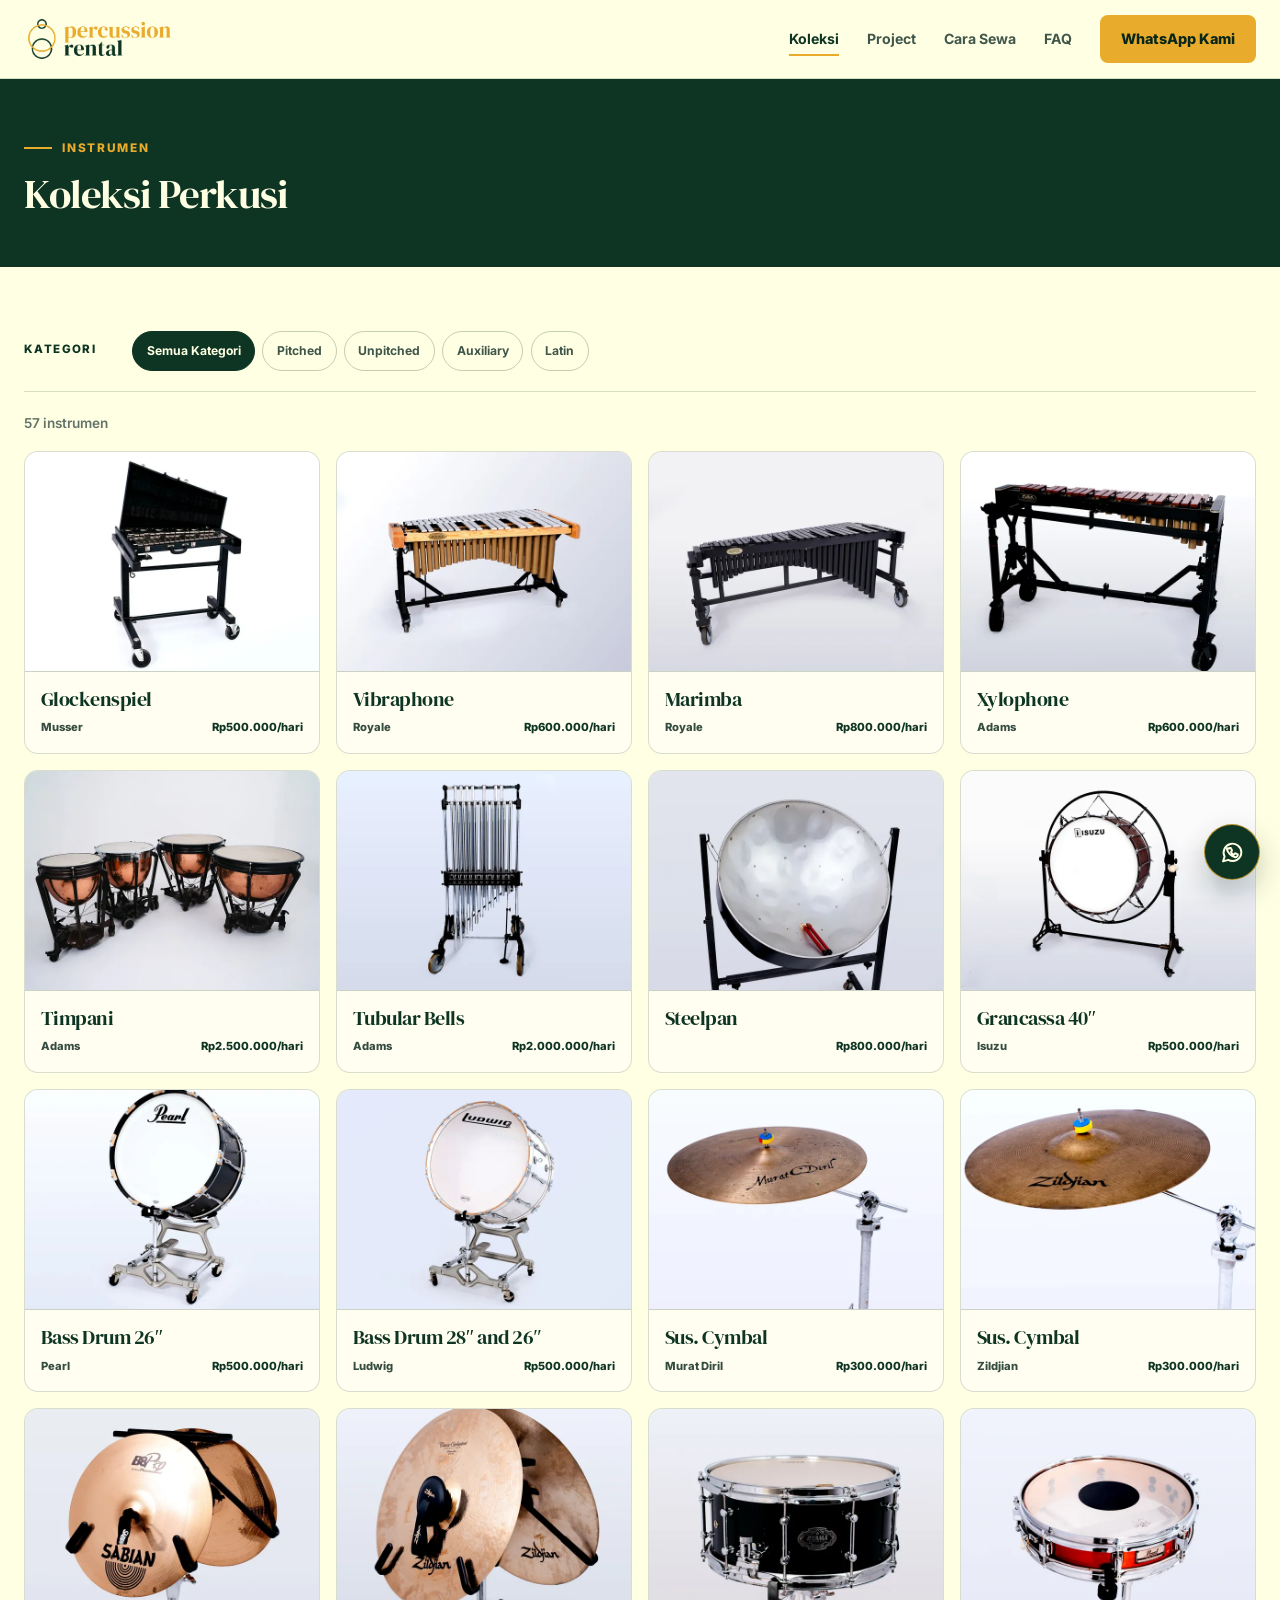
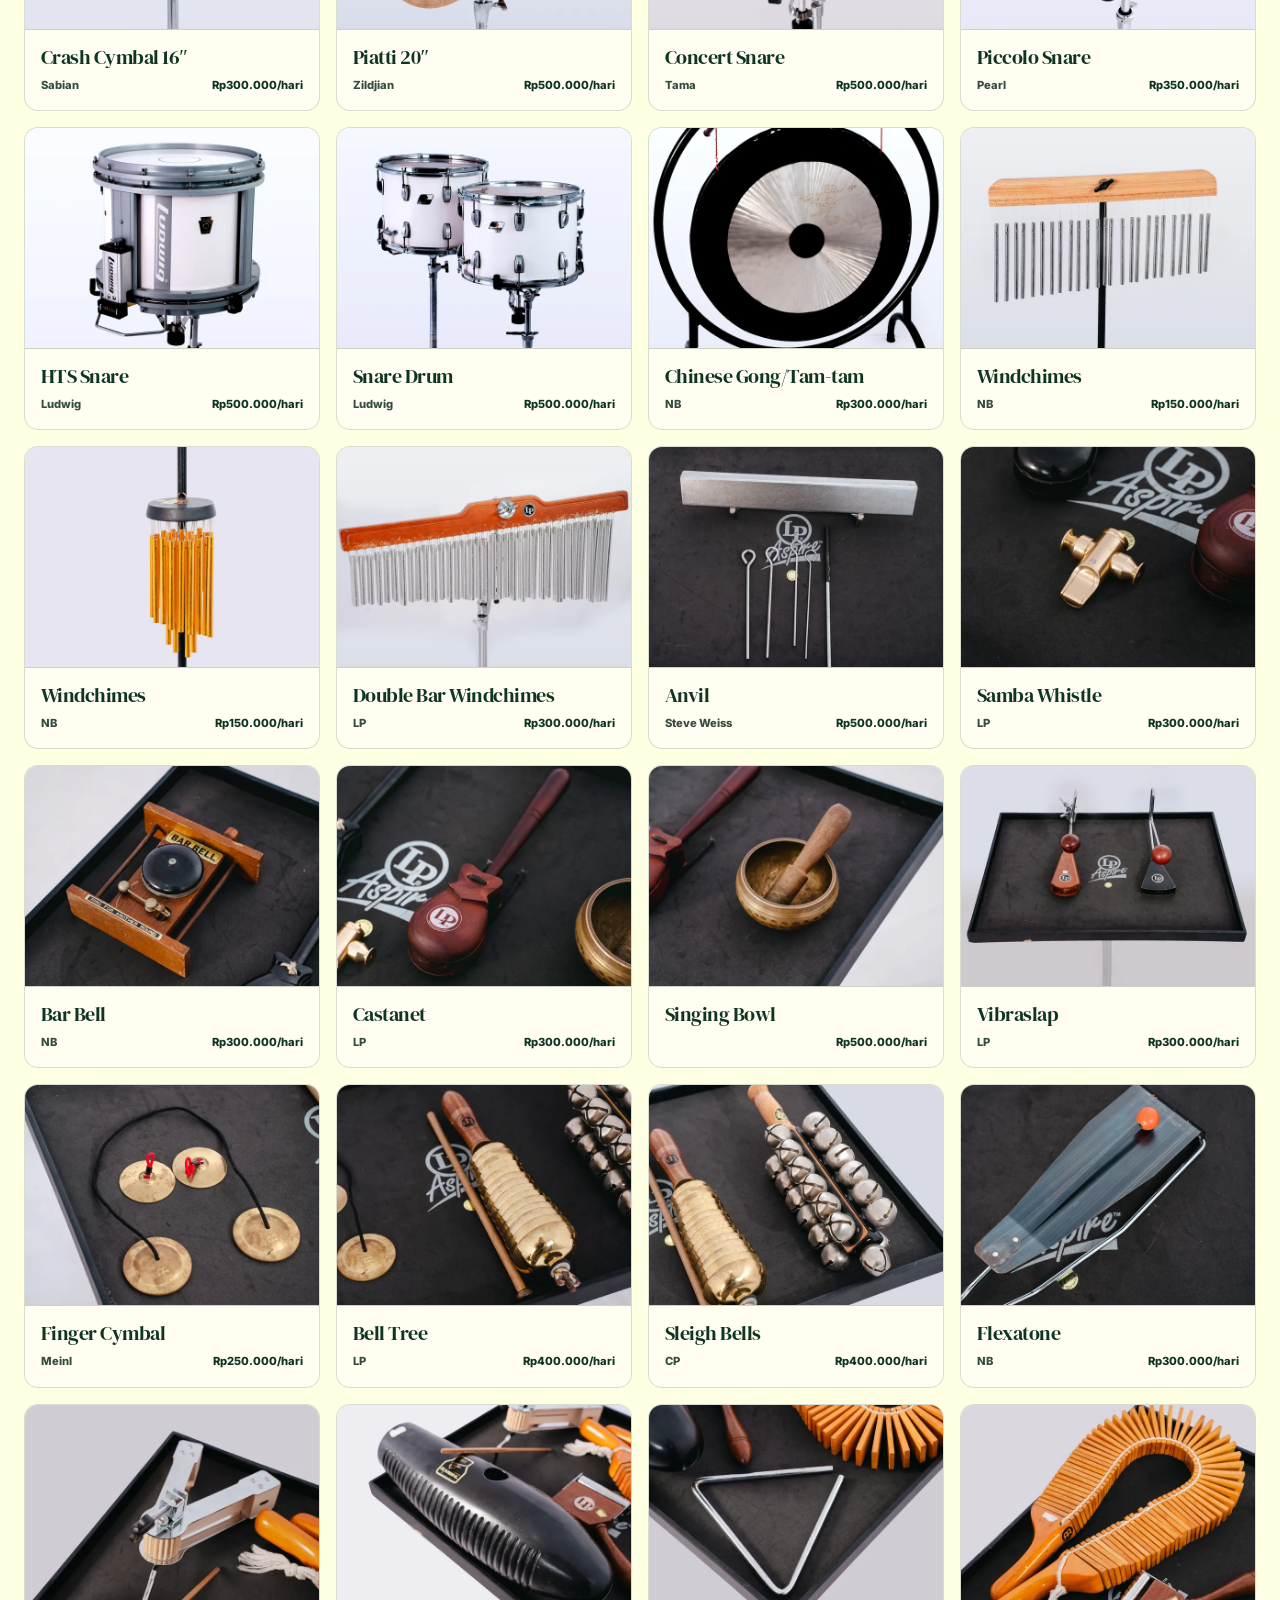
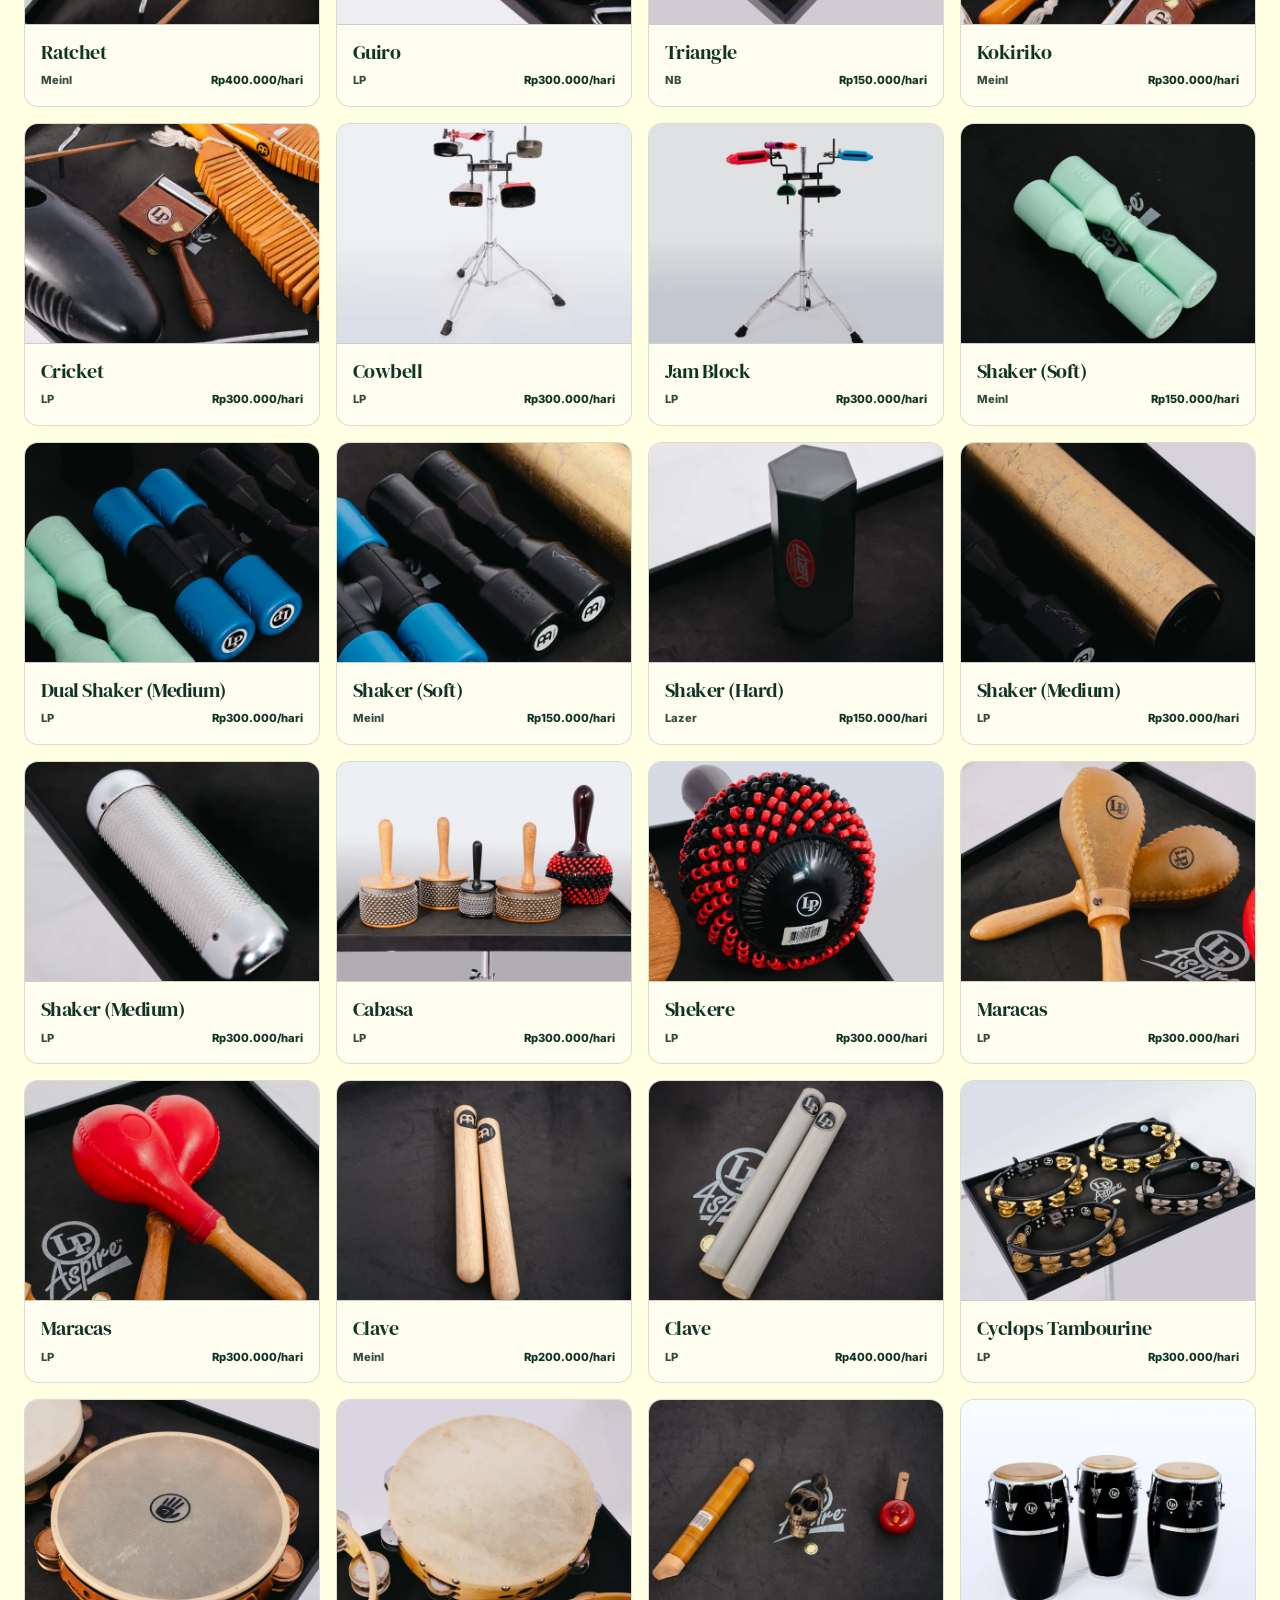
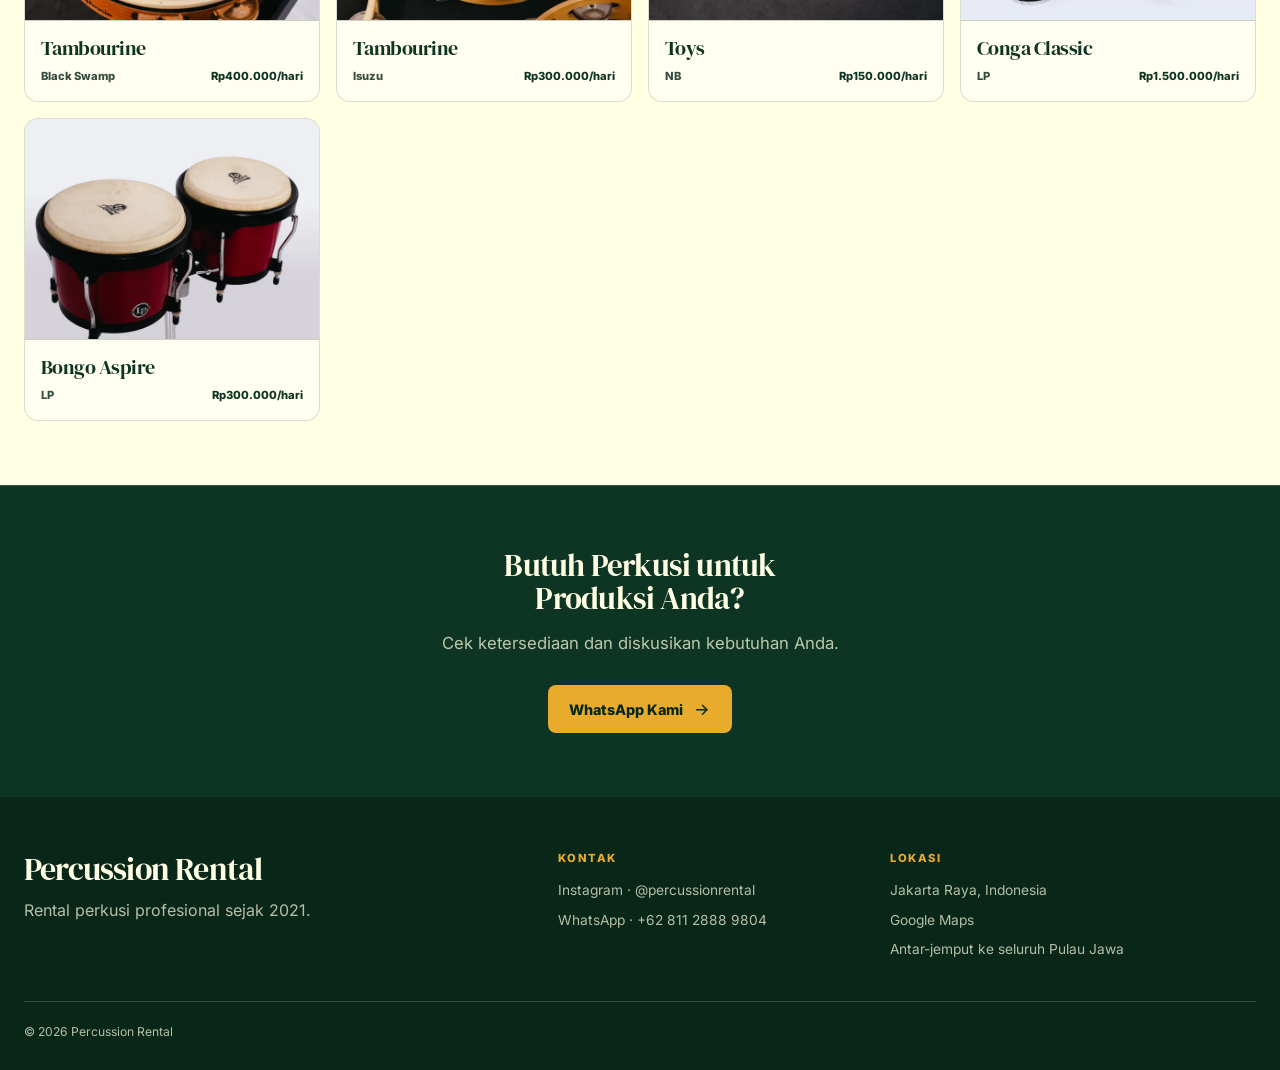
==== commit b2558782: "Put the WhatsApp button in its own landmark; update README The floating WhatsApp link now sits in an" ====
--- a/koleksi/index.html
+++ b/koleksi/index.html
@@ -646,9 +646,11 @@
     </div>
   </footer>
 
-  <a class="whatsapp-float" href="https://wa.me/6281128889804?text=Halo%20Ninoy%2C%20saya%20ingin%20konsultasi%20tentang%20sewa%20instrumen%20perkusi." target="_blank" rel="noopener noreferrer" aria-label="Hubungi Percussion Rental melalui WhatsApp">
-    <svg viewBox="0 0 24 24" fill="none" stroke="currentColor" stroke-width="1.9" stroke-linecap="round" stroke-linejoin="round" aria-hidden="true"><path d="M20.5 11.7a8.5 8.5 0 0 1-12.6 7.4L3 20.5l1.4-4.7A8.5 8.5 0 1 1 20.5 11.7Z"/><path d="M8.7 8.2c.3-.6.6-.6.9-.6h.5c.2 0 .4.1.5.4l.8 1.8c.1.3.1.5-.1.7l-.6.7c-.2.2-.1.4 0 .6.5.9 1.2 1.7 2.1 2.2.2.1.4.2.6 0l.8-1c.2-.2.4-.3.7-.2l1.8.8c.3.1.4.3.4.5 0 .4-.2 1.2-.8 1.7-.5.5-1.3.8-2.2.6-1.4-.3-3.1-1.2-4.7-2.8-1.4-1.4-2.3-3-2.6-4.2-.2-.6-.1-1.1.1-1.5Z"/></svg>
-  </a>
+  <aside class="whatsapp-float-region" aria-label="Kontak cepat">
+    <a class="whatsapp-float" href="https://wa.me/6281128889804?text=Halo%20Ninoy%2C%20saya%20ingin%20konsultasi%20tentang%20sewa%20instrumen%20perkusi." target="_blank" rel="noopener noreferrer" aria-label="Hubungi Percussion Rental melalui WhatsApp">
+      <svg viewBox="0 0 24 24" fill="none" stroke="currentColor" stroke-width="1.9" stroke-linecap="round" stroke-linejoin="round" aria-hidden="true"><path d="M20.5 11.7a8.5 8.5 0 0 1-12.6 7.4L3 20.5l1.4-4.7A8.5 8.5 0 1 1 20.5 11.7Z"/><path d="M8.7 8.2c.3-.6.6-.6.9-.6h.5c.2 0 .4.1.5.4l.8 1.8c.1.3.1.5-.1.7l-.6.7c-.2.2-.1.4 0 .6.5.9 1.2 1.7 2.1 2.2.2.1.4.2.6 0l.8-1c.2-.2.4-.3.7-.2l1.8.8c.3.1.4.3.4.5 0 .4-.2 1.2-.8 1.7-.5.5-1.3.8-2.2.6-1.4-.3-3.1-1.2-4.7-2.8-1.4-1.4-2.3-3-2.6-4.2-.2-.6-.1-1.1.1-1.5Z"/></svg>
+    </a>
+  </aside>
 
   <script src="../assets/js/main.js"></script>
   <script src="../assets/js/catalog.js"></script>
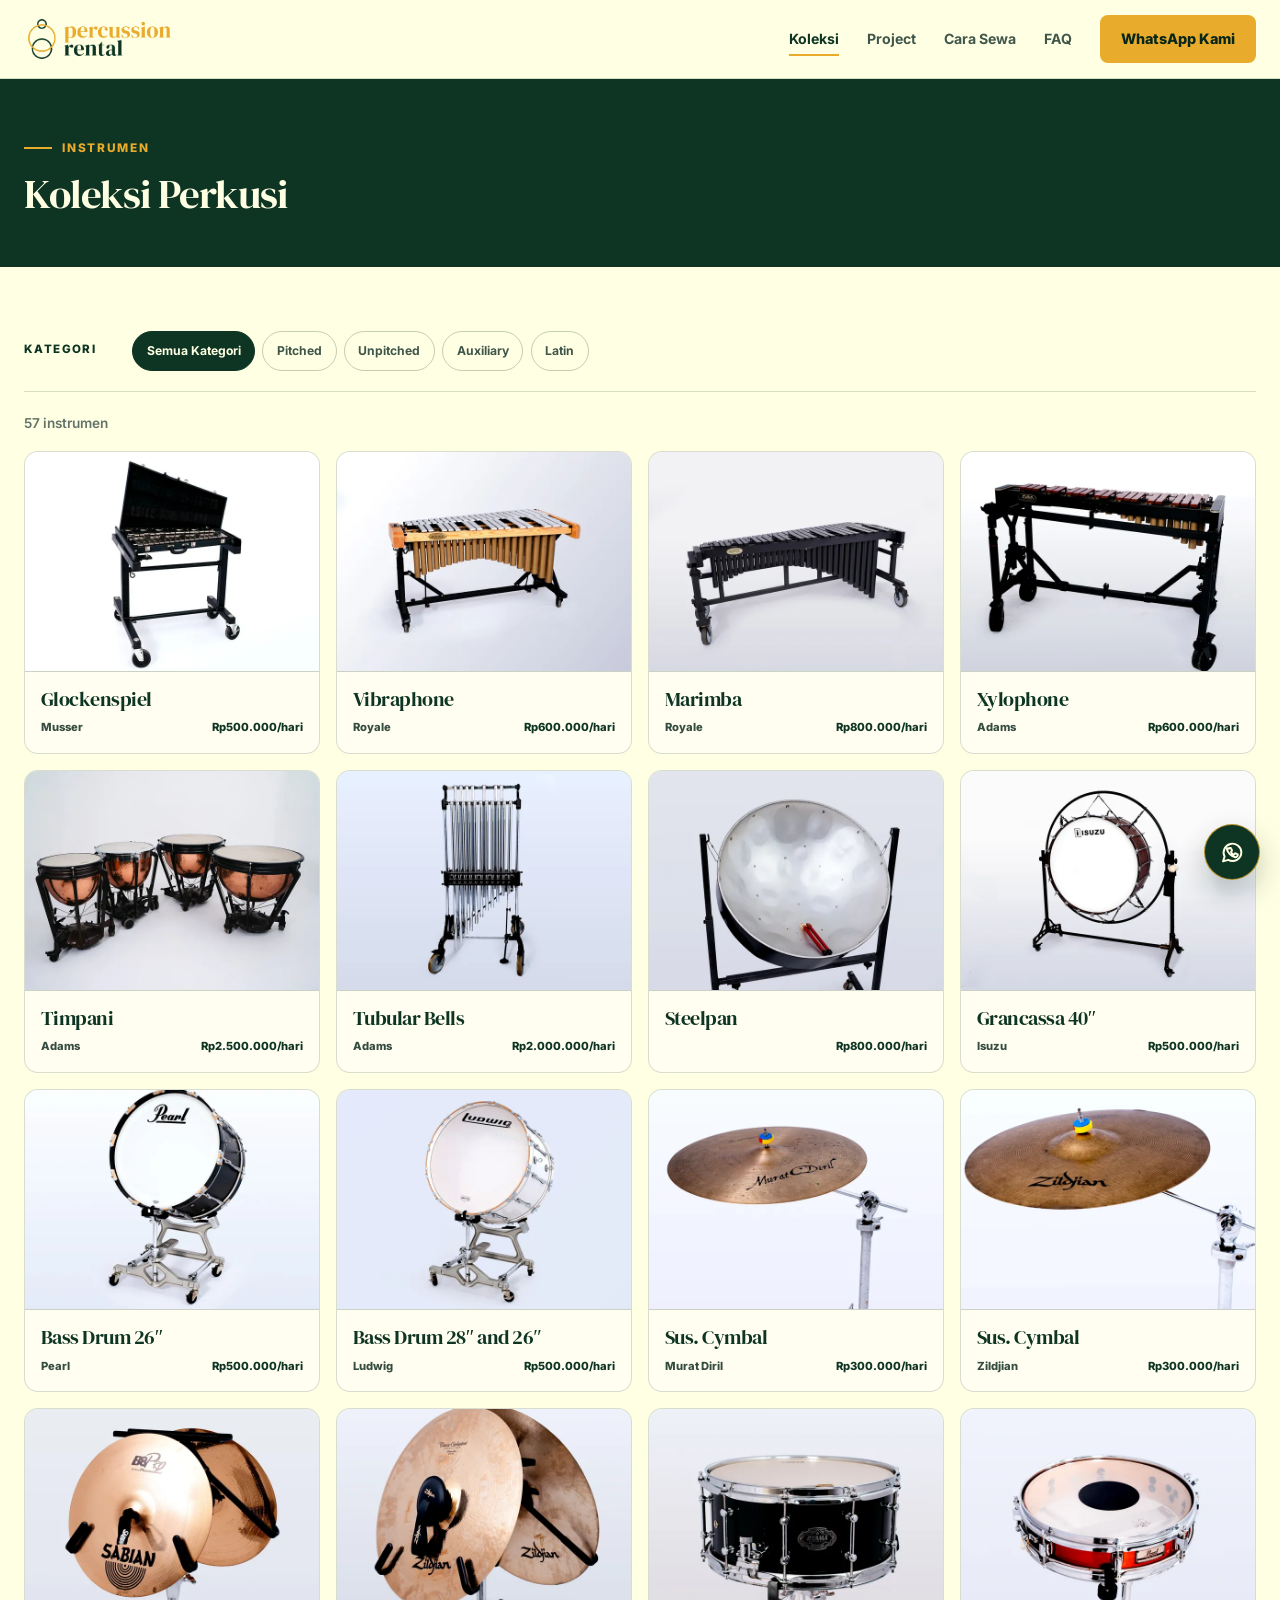
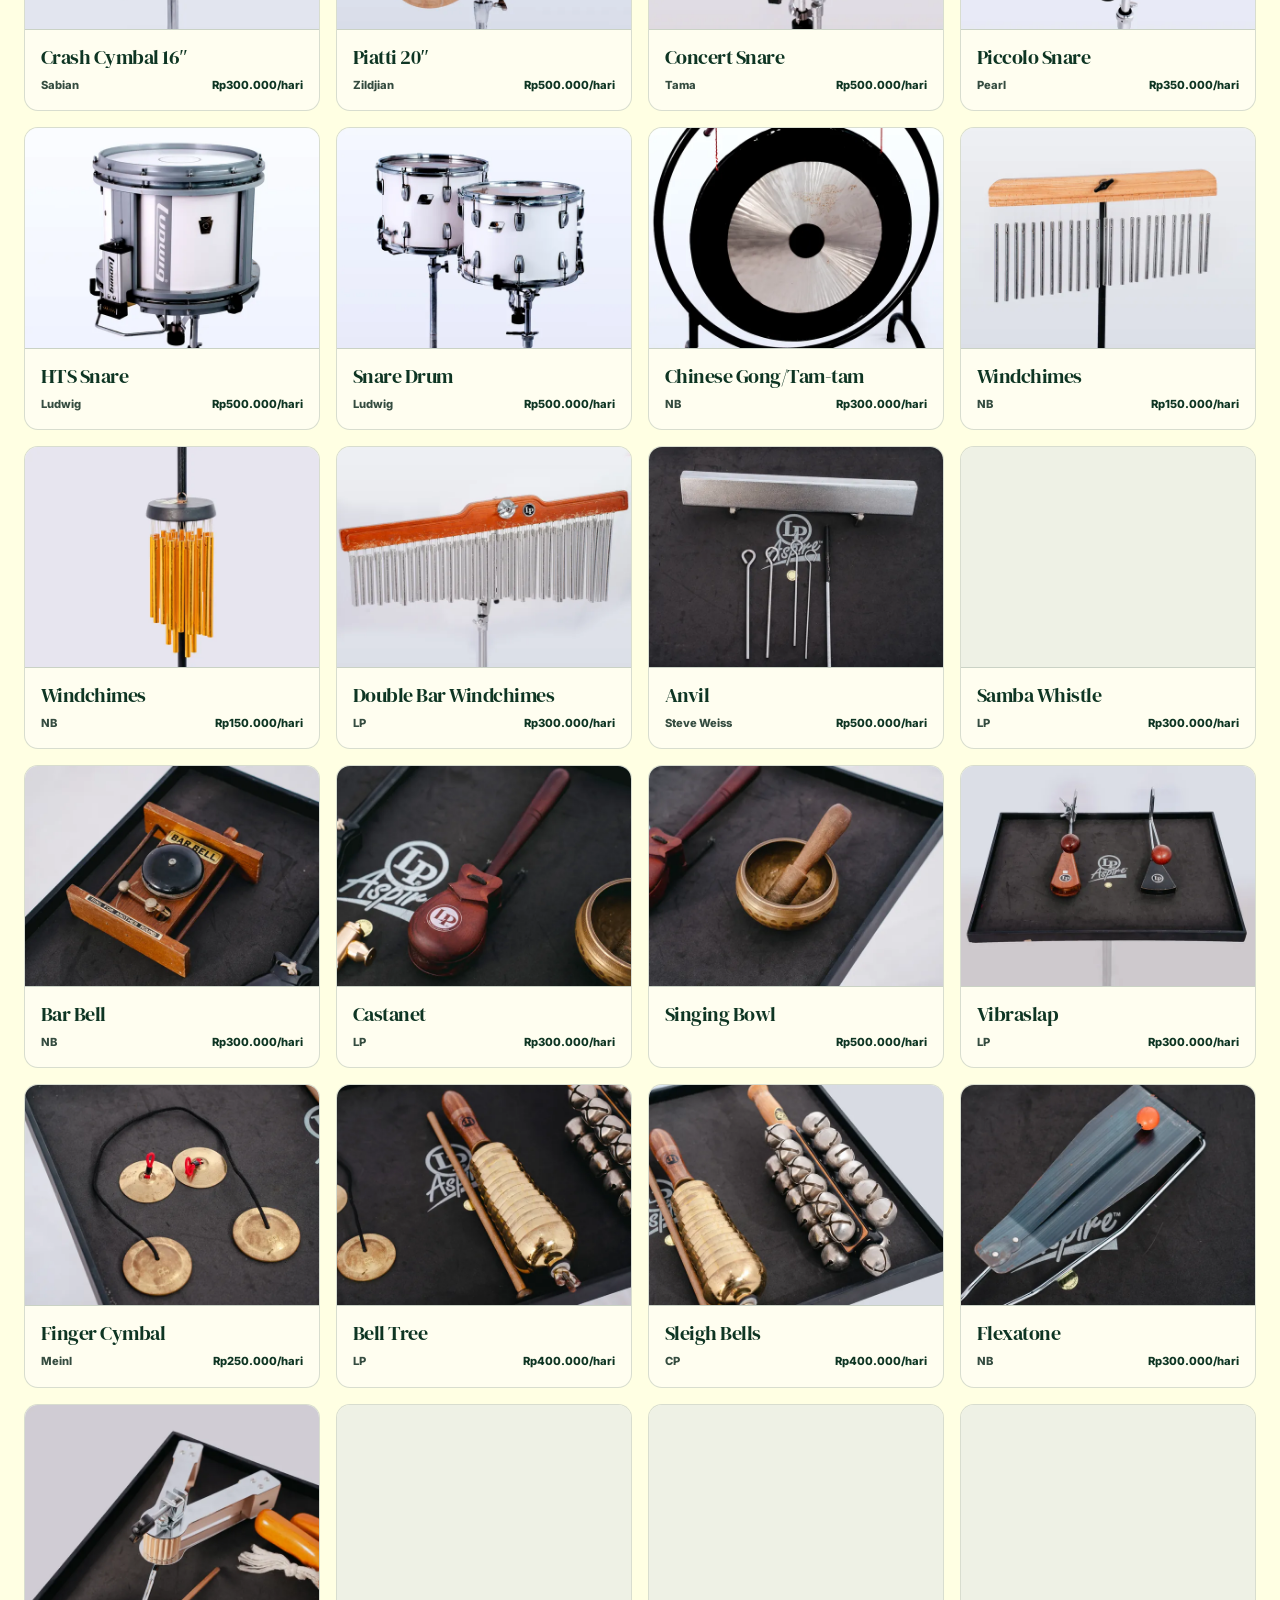
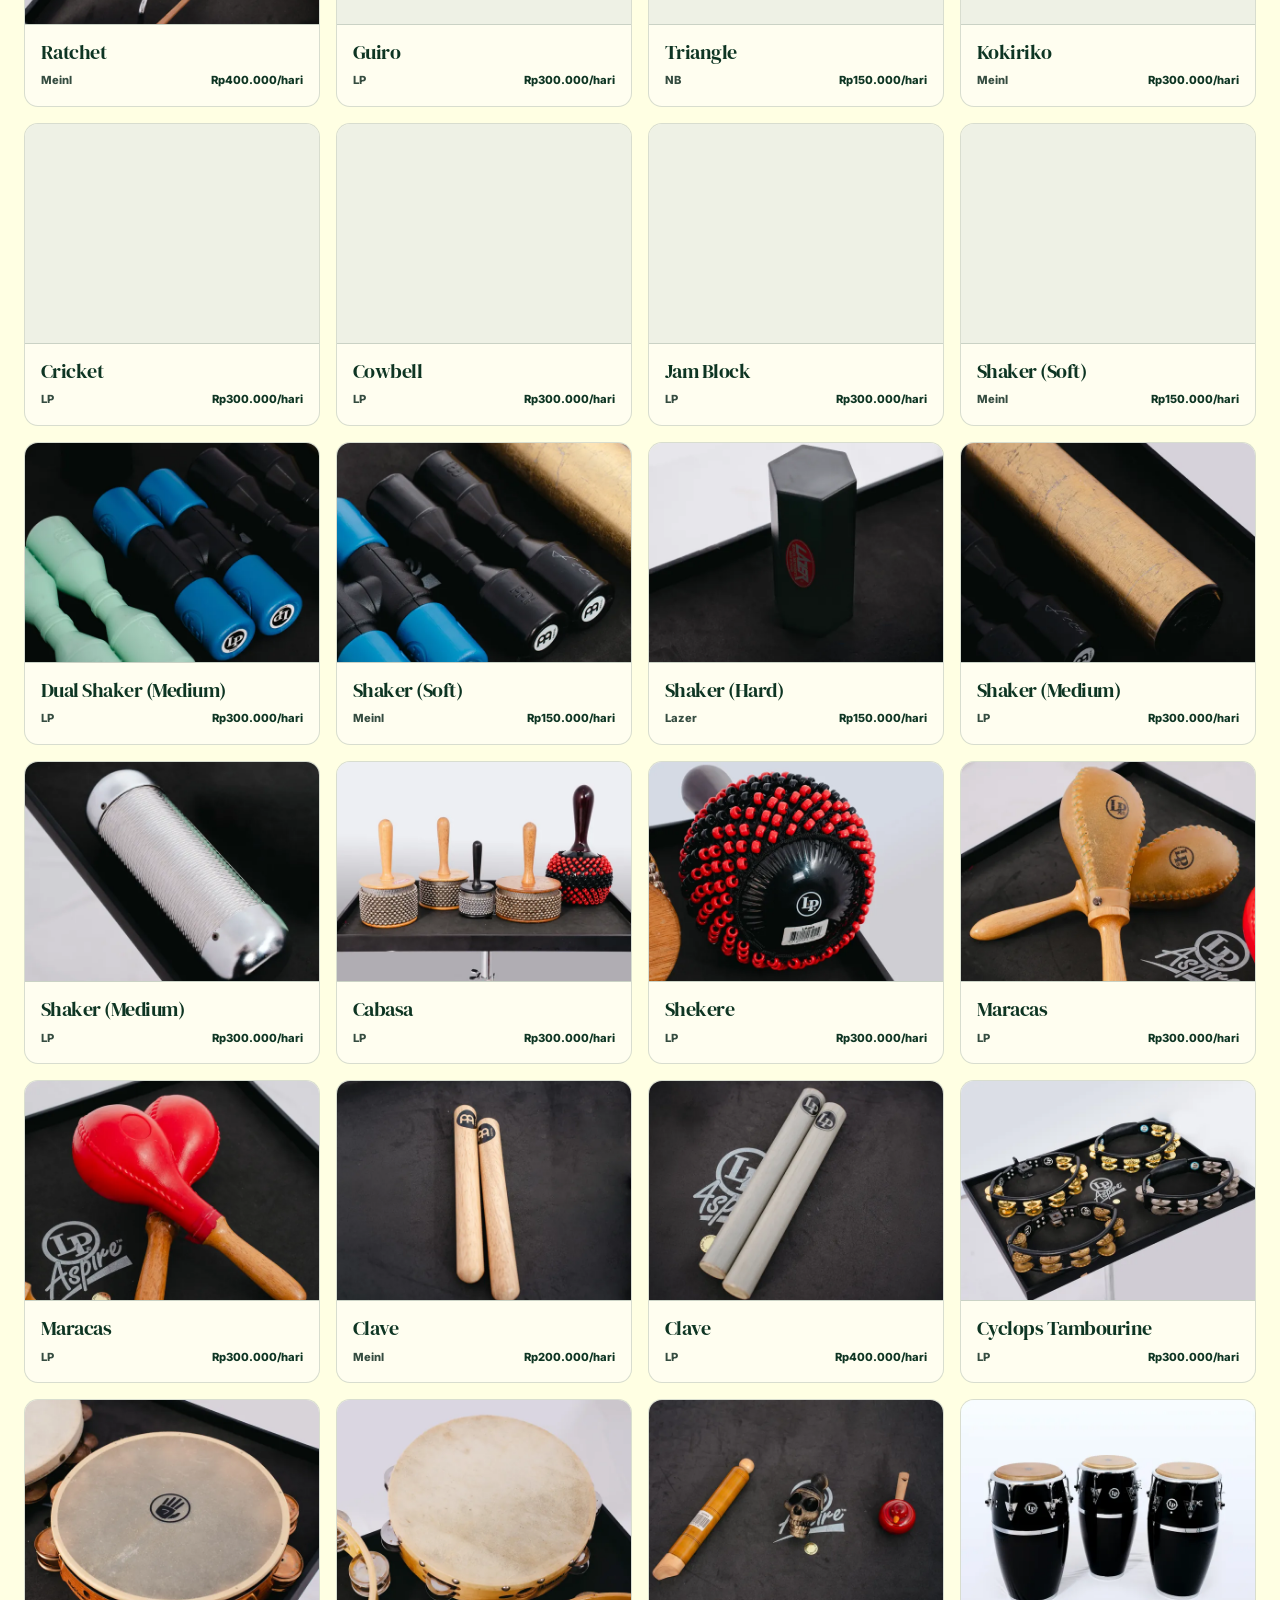
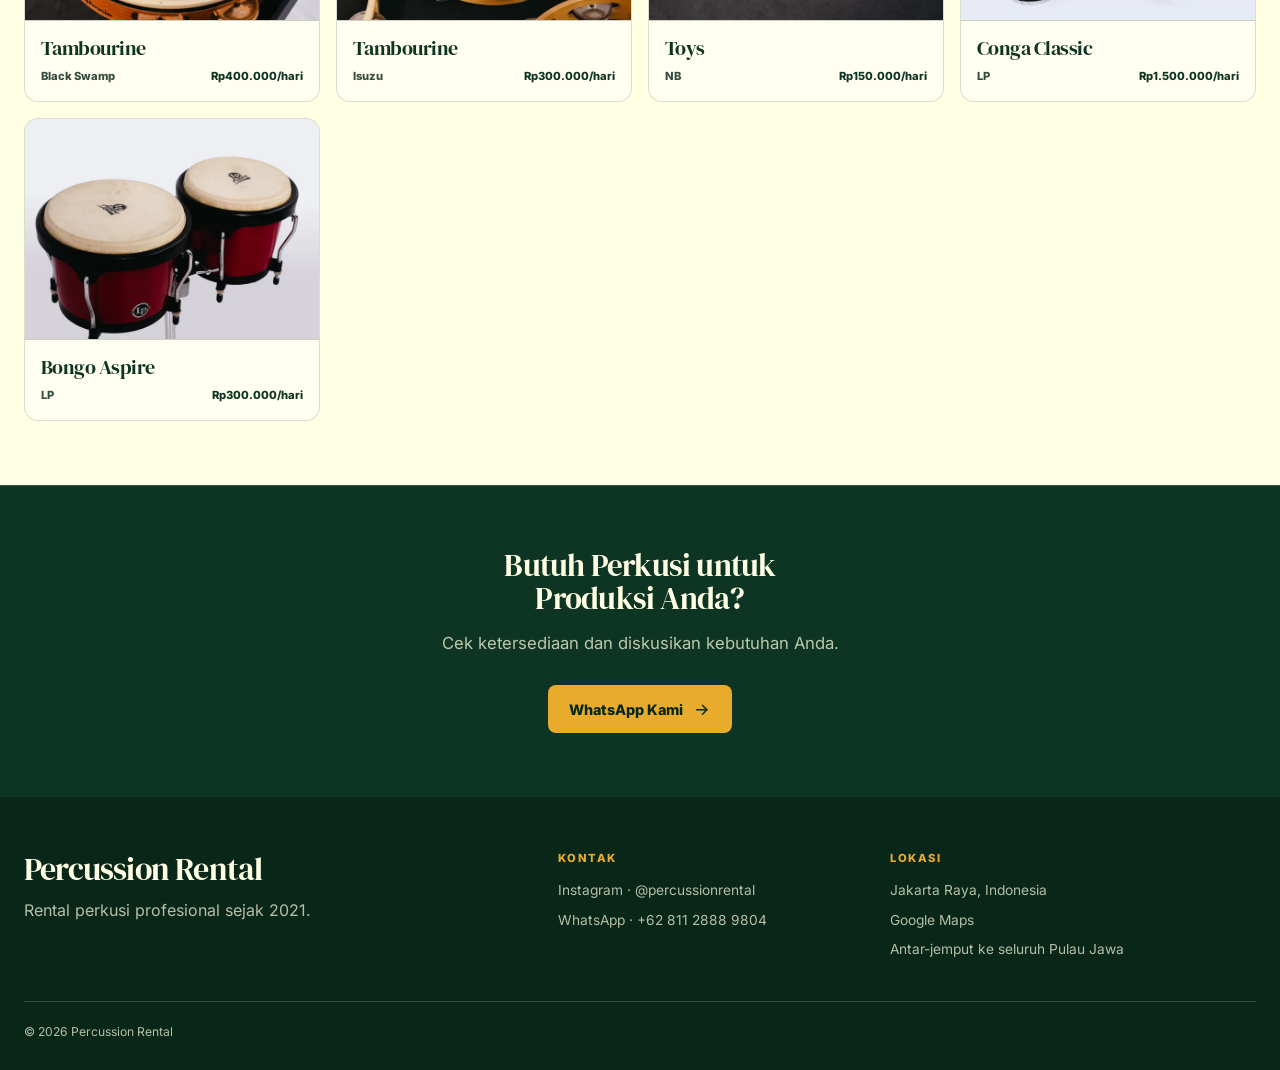
==== commit a642d732: "Center the hero drums, version CSS/JS links, round font weights - Desktop hero: the drums (soft-edge" ====
--- a/koleksi/index.html
+++ b/koleksi/index.html
@@ -19,7 +19,7 @@
   <link rel="icon" type="image/png" href="../assets/logo/percussion-rental-favicon-rounded.png">
   <link rel="preload" href="../assets/fonts/inter-latin.woff2" as="font" type="font/woff2" crossorigin>
   <link rel="preload" href="../assets/fonts/dm-serif-display-latin.woff2" as="font" type="font/woff2" crossorigin>
-  <link rel="stylesheet" href="../assets/css/styles.css">
+  <link rel="stylesheet" href="../assets/css/styles.css?v=2026112201">
 </head>
 <body class="catalog-page">
   <a class="skip-link" href="#main-content">Lewati ke konten utama</a>
@@ -652,7 +652,7 @@
     </a>
   </aside>
 
-  <script src="../assets/js/main.js"></script>
-  <script src="../assets/js/catalog.js"></script>
+  <script src="../assets/js/main.js?v=2026112201"></script>
+  <script src="../assets/js/catalog.js?v=2026112201"></script>
 </body>
 </html>
--- a/assets/css/styles.css
+++ b/assets/css/styles.css
@@ -438,9 +438,14 @@
 
 /* Hero */
 .hero {
+  /* where the headline block ends: container edge + copy padding + widest line (the subtitle) */
+  --hero-text-end: calc(max(1.5rem, (100vw - 1120px) / 2) + clamp(1.75rem, 3vw, 2.75rem) + clamp(29.3rem, 38.09vw, 32.8rem));
   position: relative;
   overflow: hidden;
   padding-block: 0;
+  background:
+    linear-gradient(90deg, #fff 0, #fff var(--hero-text-end), rgba(255, 255, 255, 0) calc(var(--hero-text-end) + 14vw)),
+    linear-gradient(180deg, #f5f8ff 0%, #f3f7ff 16%, #edf1fd 58%, #e8eaf9 100%);
 }
 
 .hero-grid {
@@ -460,17 +465,6 @@
   border-radius: 0;
 }
 
-.hero-grid::after {
-  position: absolute;
-  z-index: 1;
-  inset: 0;
-  background:
-    linear-gradient(90deg, rgba(0, 0, 0, 0.88) 0%, rgba(0, 0, 0, 0.7) 34%, rgba(0, 0, 0, 0.2) 68%, transparent 100%),
-    linear-gradient(0deg, rgba(0, 0, 0, 0.46) 0%, transparent 55%);
-  content: "";
-  pointer-events: none;
-}
-
 .hero-copy {
   z-index: 2;
   grid-area: 1 / 1;
@@ -486,7 +480,7 @@
 .hero h1 {
   max-width: none;
   margin-bottom: 1.2rem;
-  color: var(--neutral);
+  color: var(--primary);
   font-size: clamp(2.2rem, 3.2vw, 2.8rem);
   letter-spacing: -0.025em;
 }
@@ -504,7 +498,7 @@
 .hero-title-support {
   max-width: none;
   margin-top: 0.05em;
-  color: var(--neutral);
+  color: var(--primary);
   font-size: inherit;
   line-height: inherit;
   letter-spacing: inherit;
@@ -513,7 +507,7 @@
 .hero-subtitle {
   max-width: 39rem;
   margin-bottom: 1.9rem;
-  color: rgba(255, 255, 227, 0.76);
+  color: var(--muted);
   font-size: clamp(1rem, 1.3vw, 1.12rem);
 }
 
@@ -521,31 +515,31 @@
   display: none;
 }
 
+/* Drums sit centred in the space between the headline and the right edge, standing on the bottom */
 .hero-media {
+  position: absolute;
   z-index: 0;
   grid-area: 1 / 1;
-  width: 100%;
-  height: 100%;
+  inset: 0 0 0 var(--hero-text-end);
+  display: flex;
   min-width: 0;
   margin: 0;
+  align-items: flex-end;
+  justify-content: center;
   overflow: hidden;
-  aspect-ratio: auto;
   border: 0;
   border-radius: inherit;
-  background: var(--primary-soft);
 }
 
 .hero-media picture {
   display: block;
-  width: 100%;
+  height: 84%;
+}
+
+.hero-media img {
+  width: auto;
+  max-width: none;
   height: 100%;
-}
-
-.hero-media img {
-  width: 100%;
-  height: 100%;
-  object-fit: cover;
-  object-position: 50% 45%;
 }
 
 /* Credibility */
@@ -1034,7 +1028,7 @@
   color: var(--primary);
   cursor: pointer;
   font-size: 0.94rem;
-  font-weight: 750;
+  font-weight: 800;
   line-height: 1.45;
   list-style: none;
 }
@@ -1483,7 +1477,7 @@
 .project-dialog-context {
   color: var(--muted);
   font-size: 0.86rem;
-  font-weight: 650;
+  font-weight: 700;
 }
 
 .project-dialog-role {
@@ -1763,7 +1757,39 @@
 
 @media (max-width: 980px) {
   .hero-grid {
+    height: auto;
     grid-template-columns: 1fr;
+  }
+
+  .hero-copy {
+    grid-area: 1 / 1;
+    padding-bottom: 0.5rem;
+    transform: none;
+  }
+
+  .hero {
+    background: #fff;
+  }
+
+  .hero-media {
+    position: static;
+    display: block;
+    grid-area: 2 / 1;
+    height: auto;
+  }
+
+  .hero-media picture {
+    width: 100%;
+    height: auto;
+  }
+
+  .hero-media img {
+    width: 100%;
+    height: auto;
+    max-height: 420px;
+    aspect-ratio: 8 / 5;
+    object-fit: cover;
+    object-position: 50% 100%;
   }
 
   .hero h1 {
@@ -1912,9 +1938,6 @@
     aspect-ratio: auto;
   }
 
-  .hero-media img {
-    object-position: center;
-  }
 
   .category-grid {
     grid-template-columns: repeat(2, minmax(0, 1fr));
@@ -2326,15 +2349,15 @@
 
   .hero-grid {
     width: 100vw;
-    height: 460px;
+    height: auto;
     margin-inline: calc(50% - 50vw);
     aspect-ratio: auto;
   }
 
   .hero-copy {
     width: calc(100% - 1.75rem);
-    padding: 1.5rem;
-    transform: translateY(-0.6rem);
+    padding: 1.5rem 1.5rem 0.25rem;
+    transform: none;
   }
 
   .hero h1 {
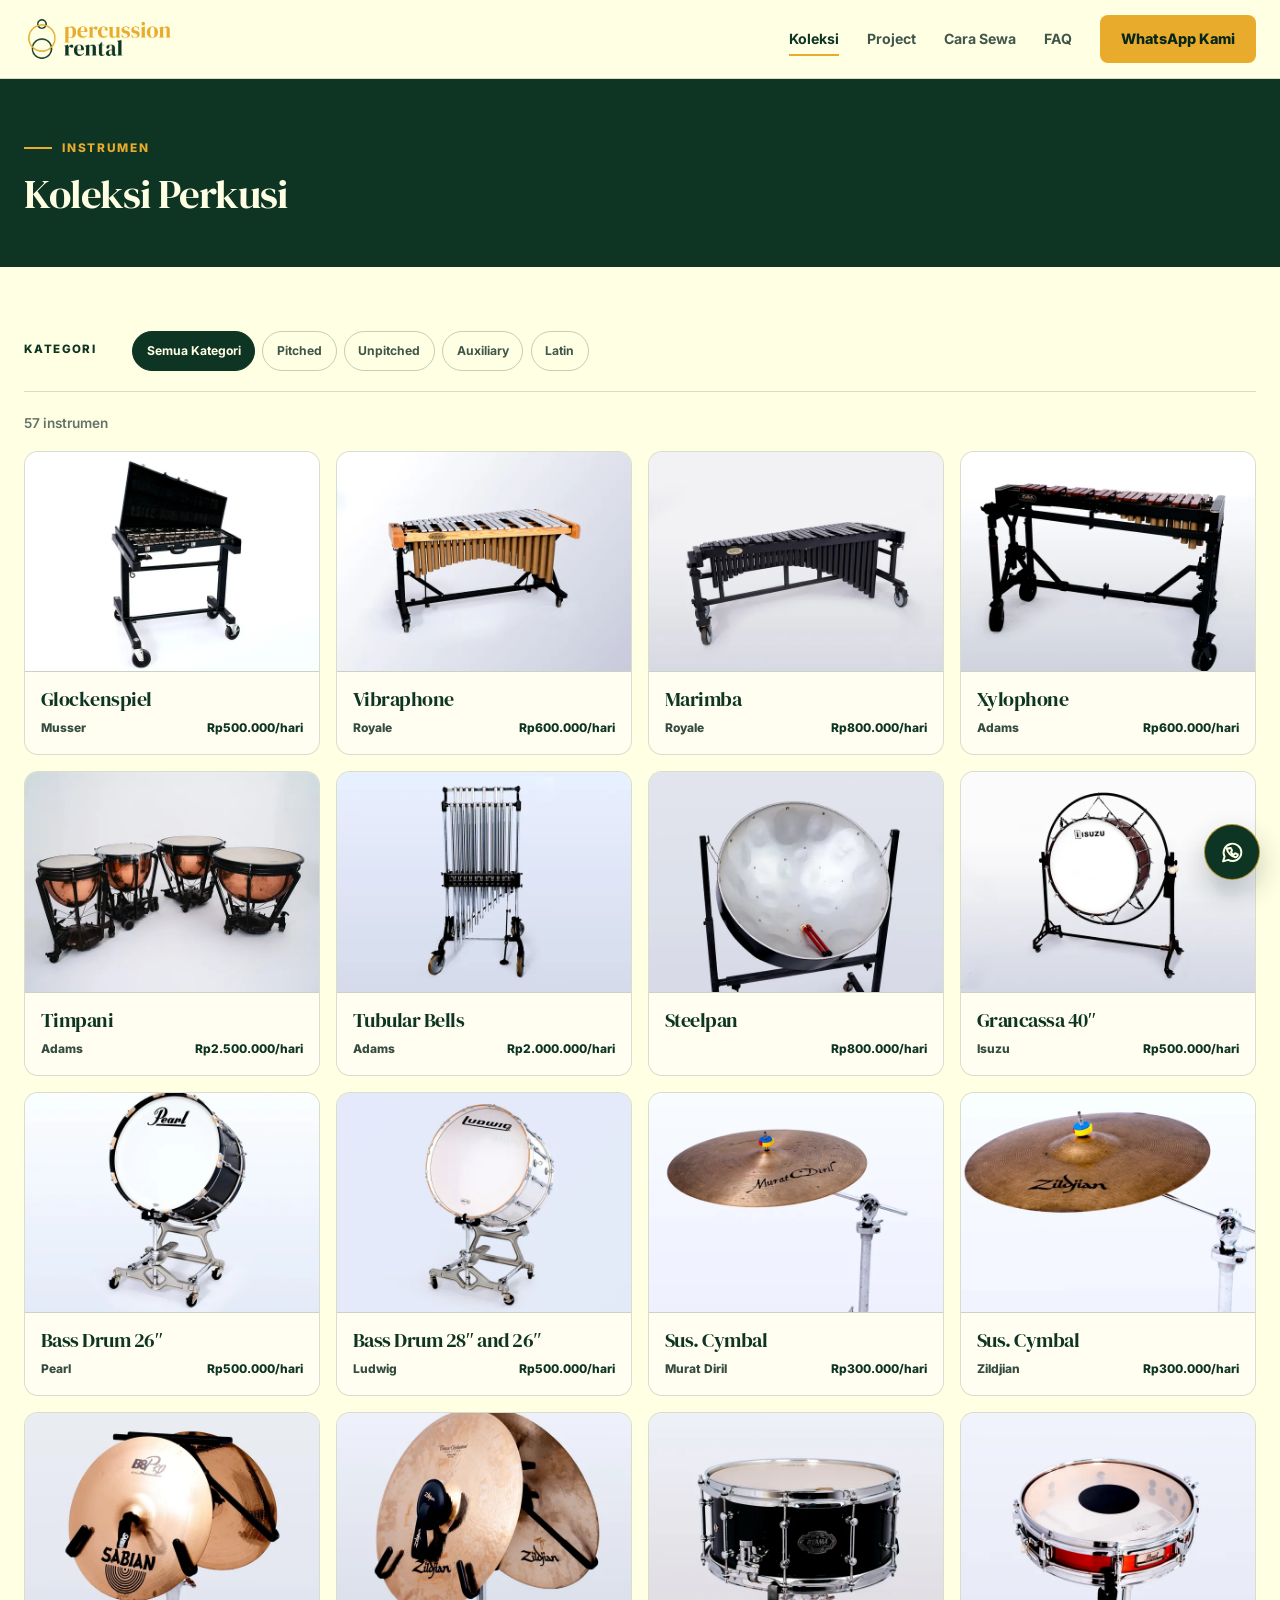
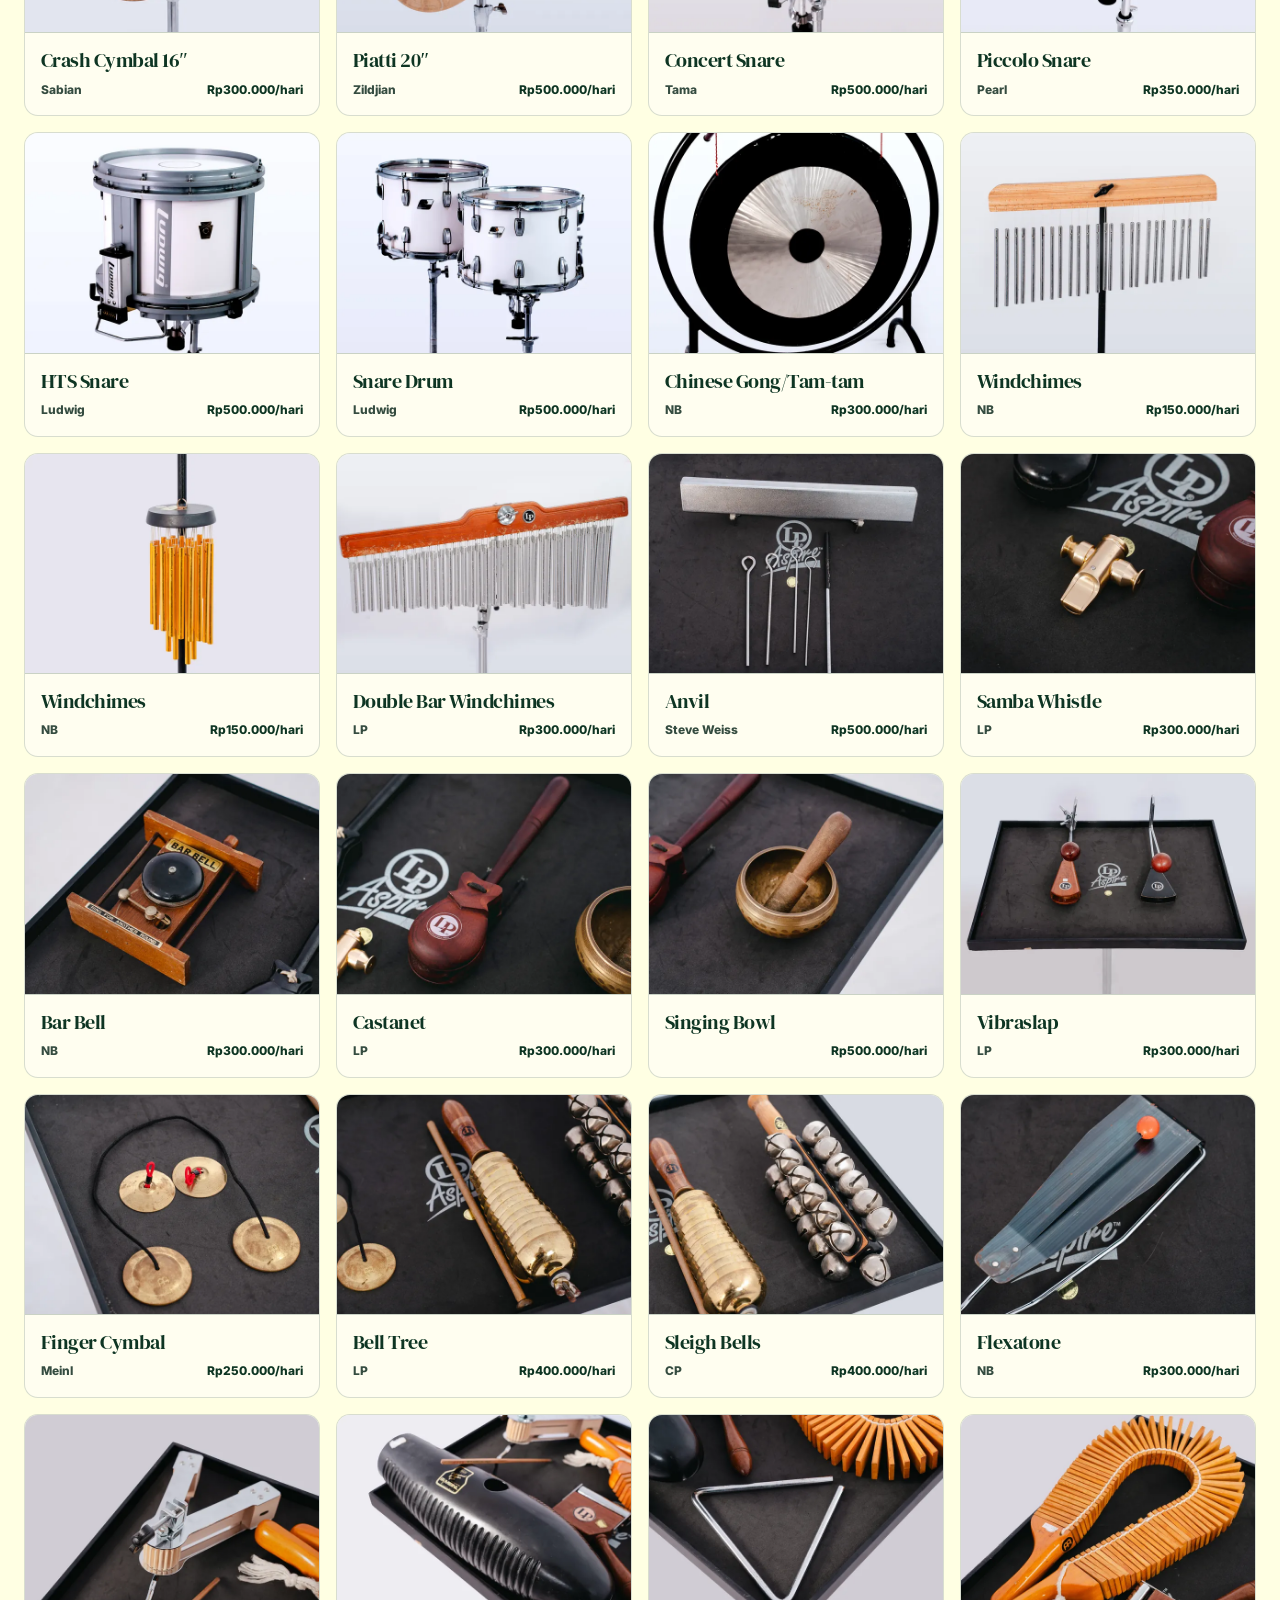
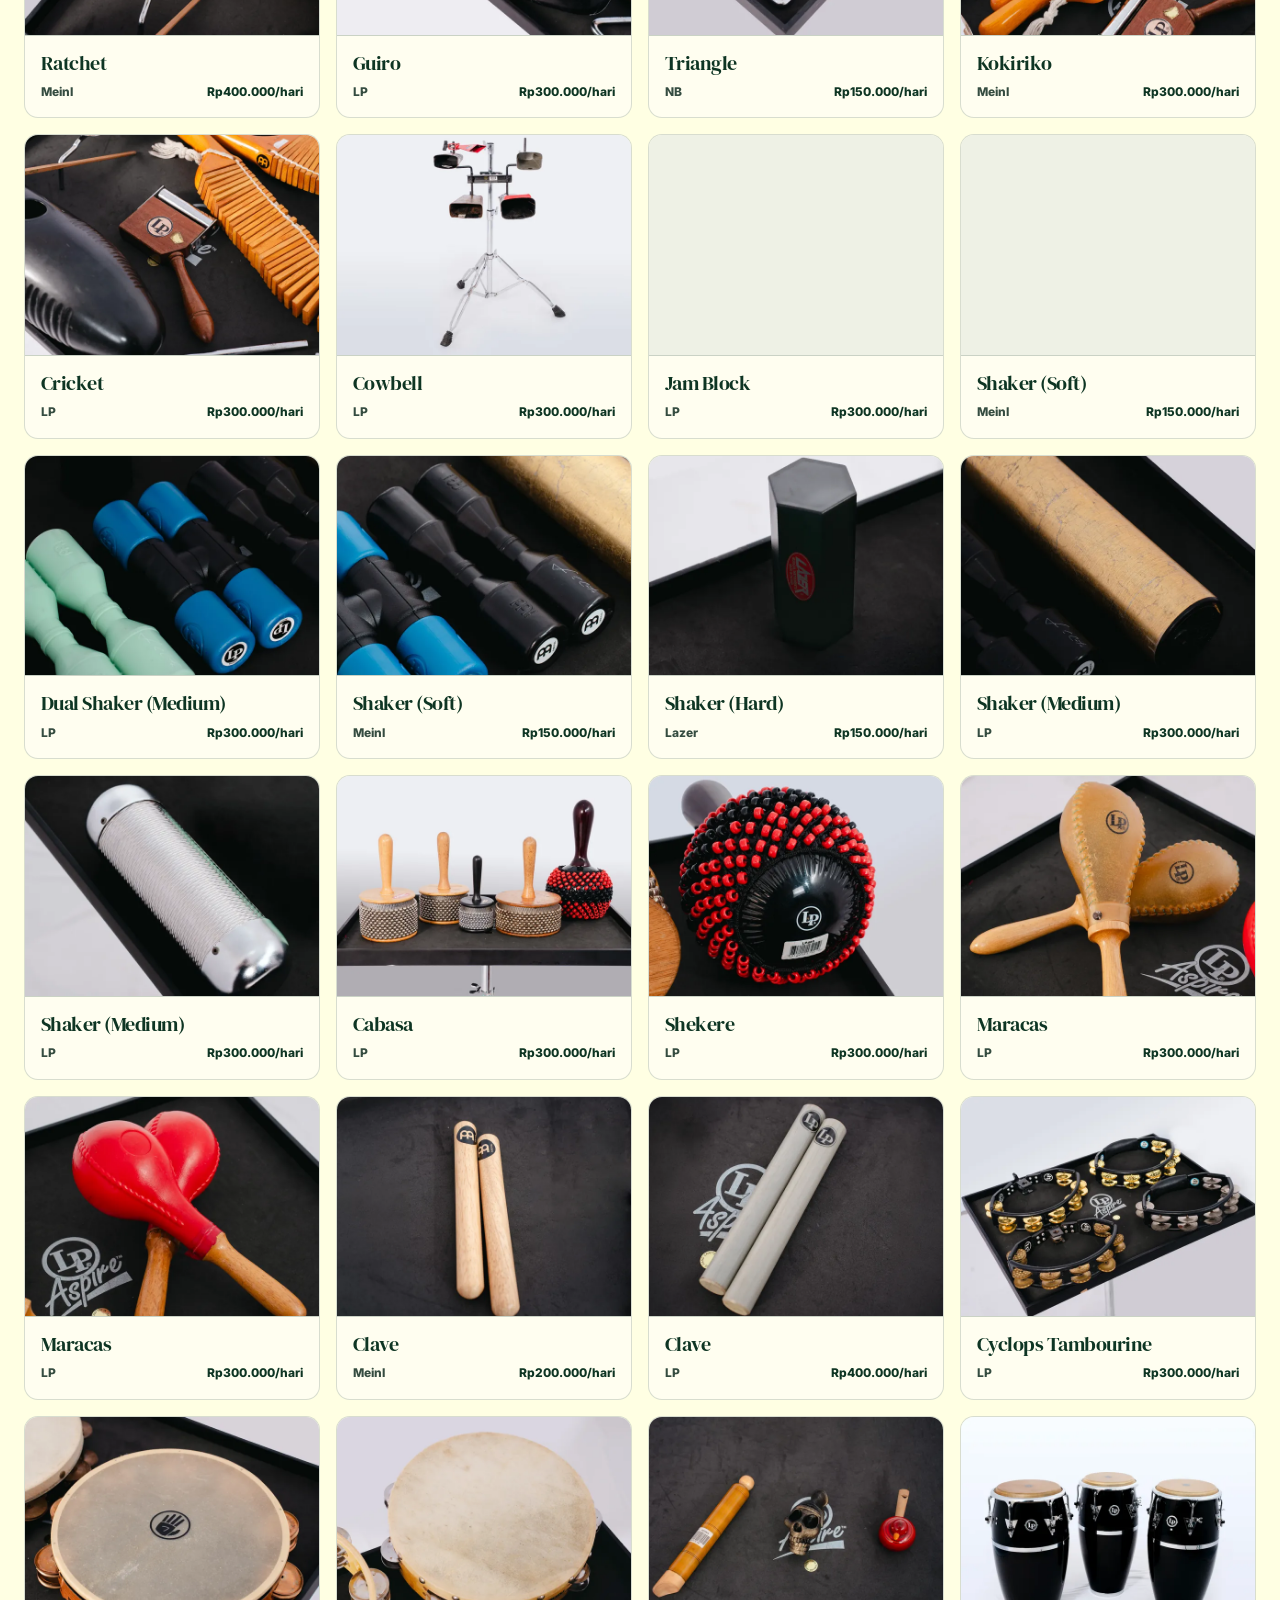
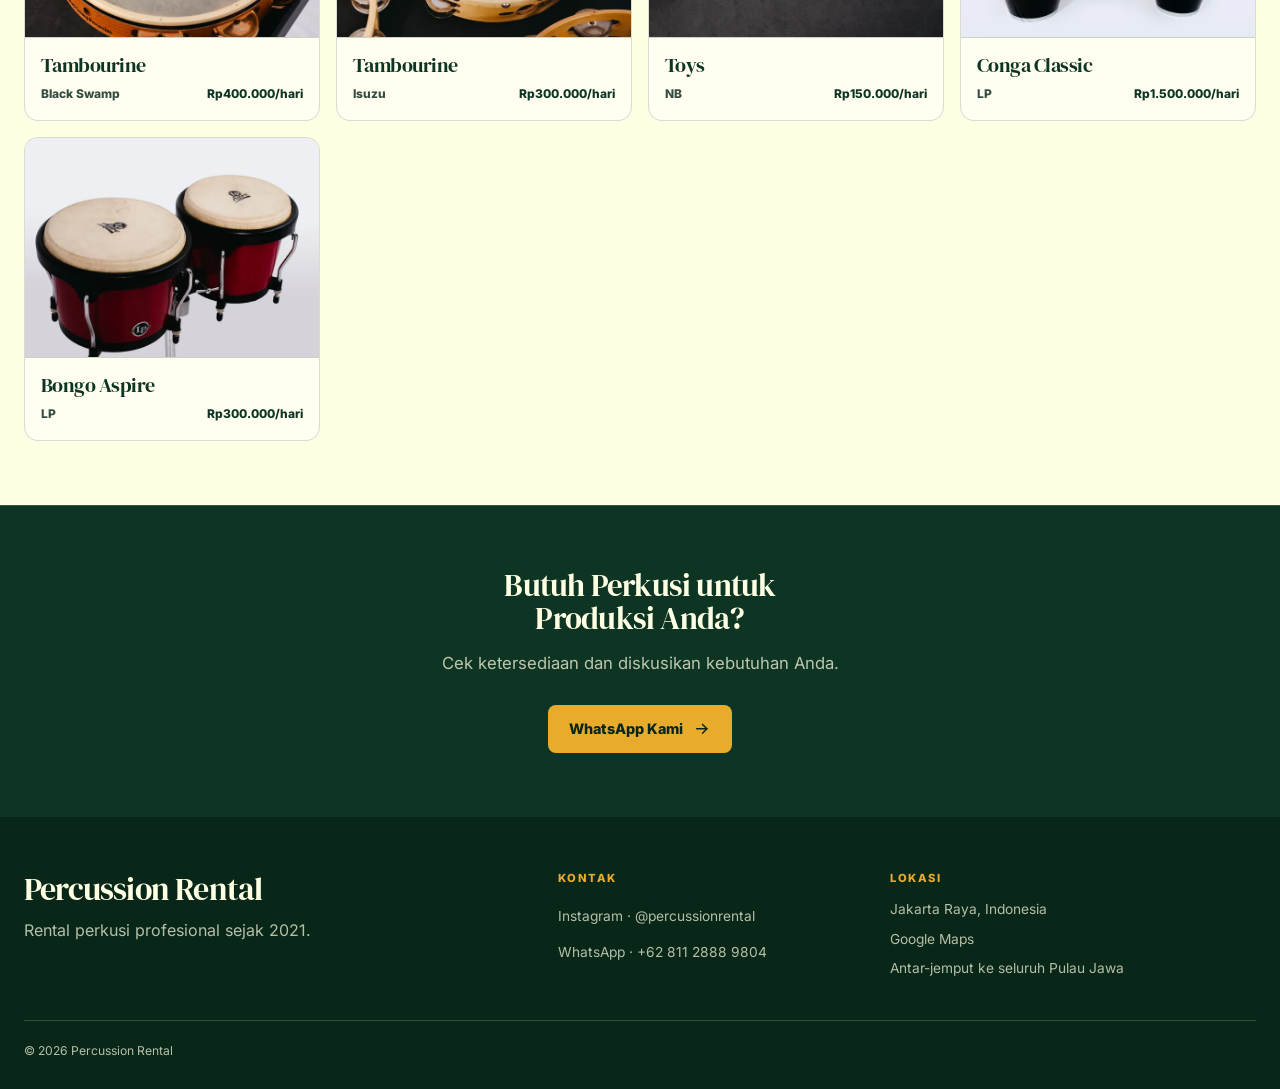
==== commit e0a29c0c: "Readable card text, no cut-off names, small-screen fixes - Card titles, clients, roles and dates wra" ====
--- a/koleksi/index.html
+++ b/koleksi/index.html
@@ -19,7 +19,7 @@
   <link rel="icon" type="image/png" href="../assets/logo/percussion-rental-favicon-rounded.png">
   <link rel="preload" href="../assets/fonts/inter-latin.woff2" as="font" type="font/woff2" crossorigin>
   <link rel="preload" href="../assets/fonts/dm-serif-display-latin.woff2" as="font" type="font/woff2" crossorigin>
-  <link rel="stylesheet" href="../assets/css/styles.css?v=2026112201">
+  <link rel="stylesheet" href="../assets/css/styles.css?v=2026112202">
 </head>
 <body class="catalog-page">
   <a class="skip-link" href="#main-content">Lewati ke konten utama</a>
@@ -652,7 +652,7 @@
     </a>
   </aside>
 
-  <script src="../assets/js/main.js?v=2026112201"></script>
-  <script src="../assets/js/catalog.js?v=2026112201"></script>
+  <script src="../assets/js/main.js?v=2026112202"></script>
+  <script src="../assets/js/catalog.js?v=2026112202"></script>
 </body>
 </html>
--- a/assets/css/styles.css
+++ b/assets/css/styles.css
@@ -2561,3 +2561,169 @@
     animation-iteration-count: 1 !important;
   }
 }
+
+/* ---------- Readability and small-screen fixes ---------- */
+
+/* Card text wraps onto the next line instead of being cut off with "…" */
+.project-track .project-card h3,
+.project-track .project-context,
+.project-track .project-role,
+.project-track .project-date,
+.project-grid .project-card h2,
+.project-grid .project-context,
+.project-grid .project-role,
+.project-grid .project-date,
+.item-card h2,
+.item-card h3,
+.item-meta {
+  overflow: visible;
+  text-overflow: clip;
+  white-space: normal;
+}
+
+.project-card-body {
+  height: auto;
+  min-height: 110px;
+}
+
+/* Smallest card text stays readable */
+.project-track .project-context,
+.project-track .project-role,
+.project-track .project-date,
+.project-grid .project-context,
+.project-grid .project-role,
+.project-grid .project-date {
+  font-size: 0.75rem;
+  line-height: 1.4;
+}
+
+.item-meta,
+.item-price {
+  font-size: 0.75rem;
+}
+
+.nowrap {
+  white-space: nowrap;
+}
+
+/* Footer links: taller tap areas, same look */
+.footer-links {
+  gap: 0;
+}
+
+.footer-links a {
+  display: flex;
+  min-height: 2.25rem;
+  align-items: center;
+}
+
+@media (min-width: 981px) and (max-width: 1199px) {
+  .project-track .project-context,
+  .project-track .project-role,
+  .project-track .project-date {
+    font-size: 0.72rem;
+  }
+}
+
+@media (max-width: 680px) {
+  .eyebrow {
+    font-size: 0.7rem;
+  }
+
+  .number-item dt {
+    font-size: 0.7rem;
+  }
+
+  .project-row .project-card h3,
+  .project-grid .project-card h2 {
+    font-size: 0.84rem;
+  }
+
+  .project-row .project-context,
+  .project-row .project-role,
+  .project-row .project-date,
+  .project-grid .project-context,
+  .project-grid .project-role,
+  .project-grid .project-date {
+    font-size: 0.72rem;
+    line-height: 1.35;
+  }
+
+  .catalog-grid .item-card h3 {
+    font-size: 0.9rem;
+  }
+
+  .item-meta,
+  .item-price {
+    font-size: 0.72rem;
+  }
+}
+
+@media (max-width: 430px) {
+  .project-row .project-card-body {
+    height: auto;
+    min-height: 96px;
+    flex: 1 0 auto;
+  }
+
+  .project-row .project-card h3,
+  .project-grid .project-card h2 {
+    font-size: 0.82rem;
+  }
+
+  .project-row .project-context,
+  .project-row .project-role,
+  .project-row .project-date,
+  .project-grid .project-context,
+  .project-grid .project-role,
+  .project-grid .project-date {
+    font-size: 0.69rem;
+    line-height: 1.3;
+  }
+
+  .item-card h2,
+  .item-card h3 {
+    font-size: 0.88rem;
+    white-space: normal;
+  }
+
+  .item-meta,
+  .item-price {
+    font-size: 0.69rem;
+  }
+}
+
+/* Smallest phones: hero spans the full width and the title fits */
+@media (max-width: 350px) {
+  .hero-grid {
+    width: 100vw;
+  }
+
+  .hero h1 {
+    font-size: 1.45rem;
+  }
+}
+
+/* Phones turned sideways: popup photo beside the text so everything fits */
+@media (orientation: landscape) and (max-height: 520px) {
+  .project-dialog {
+    width: min(46rem, calc(100% - 2rem));
+  }
+
+  .project-dialog-panel {
+    display: grid;
+    grid-template-columns: minmax(0, 1fr) minmax(0, 1fr);
+    align-items: center;
+  }
+
+  .project-dialog-media,
+  .catalog-dialog .project-dialog-media {
+    height: 100%;
+    max-height: calc(100dvh - 2rem);
+    aspect-ratio: auto;
+  }
+
+  .project-dialog-body {
+    padding: 1rem 3.5rem 1rem 1.25rem;
+  }
+}
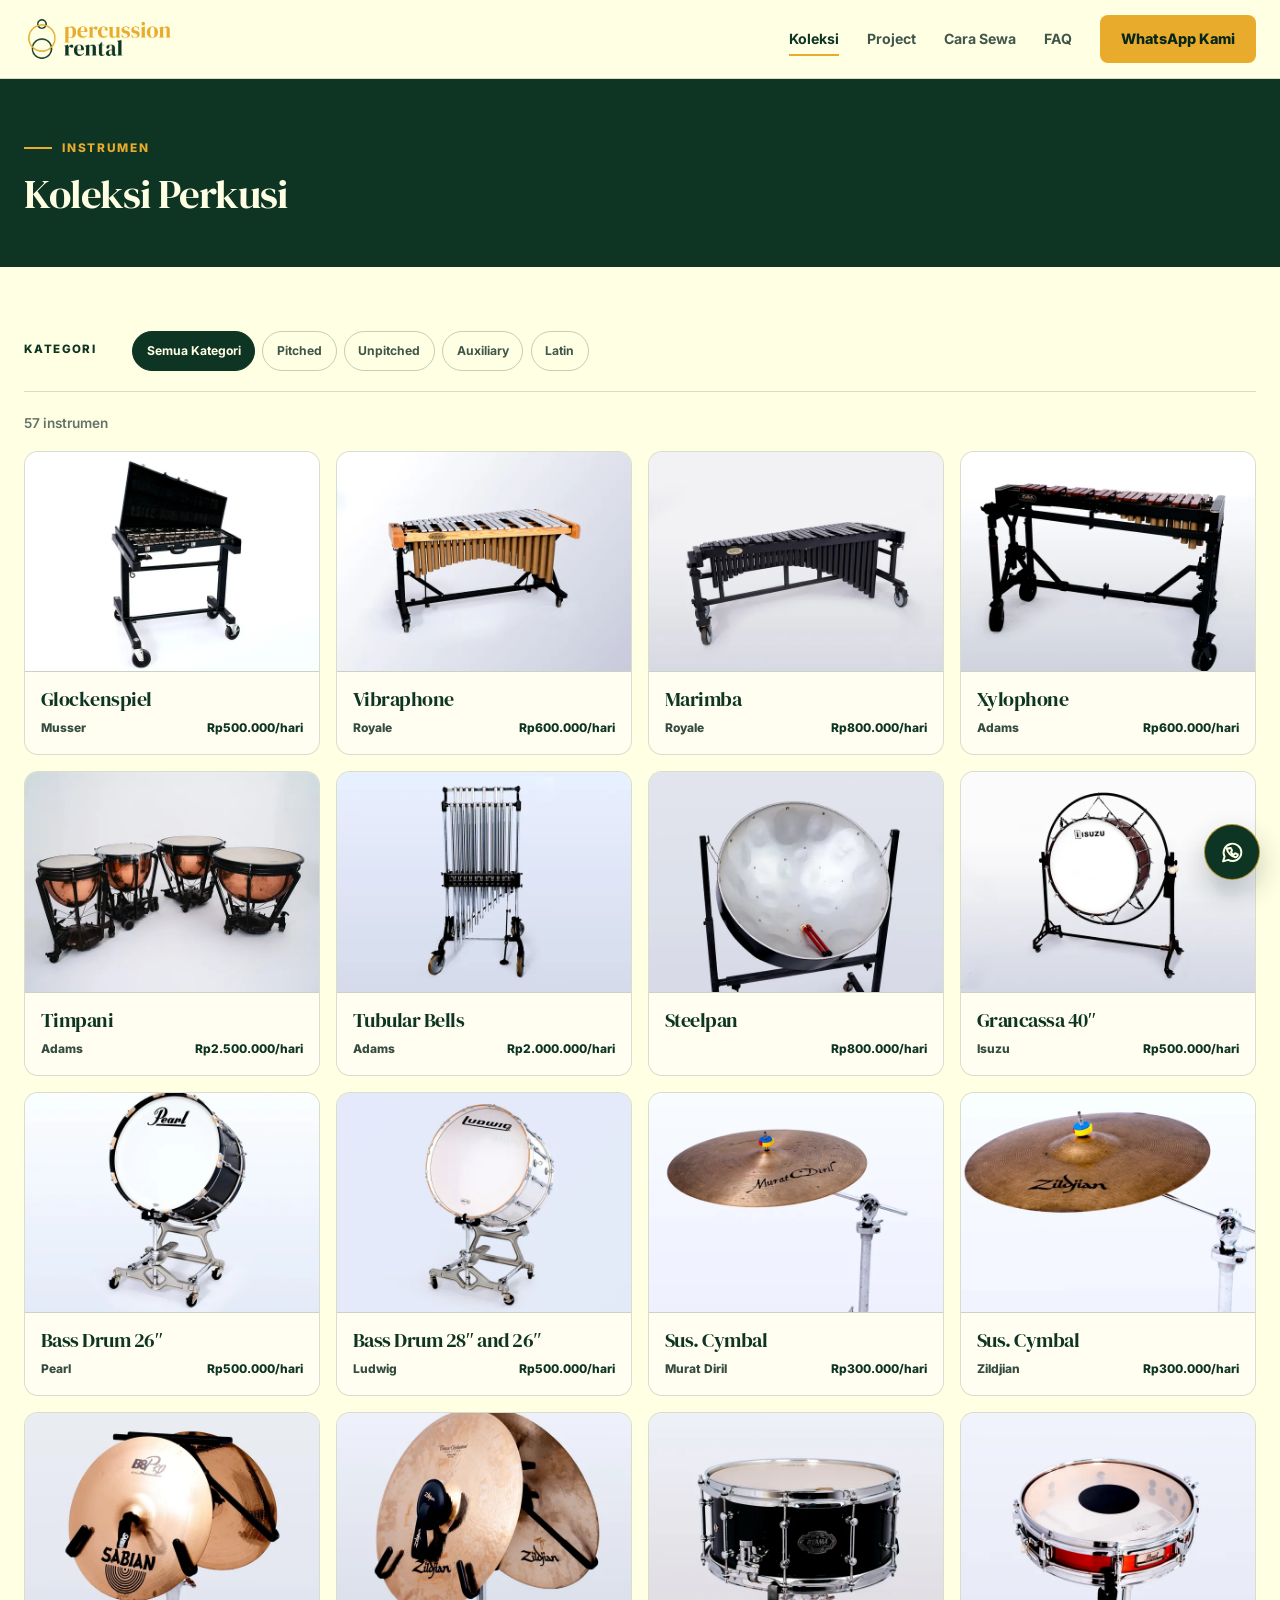
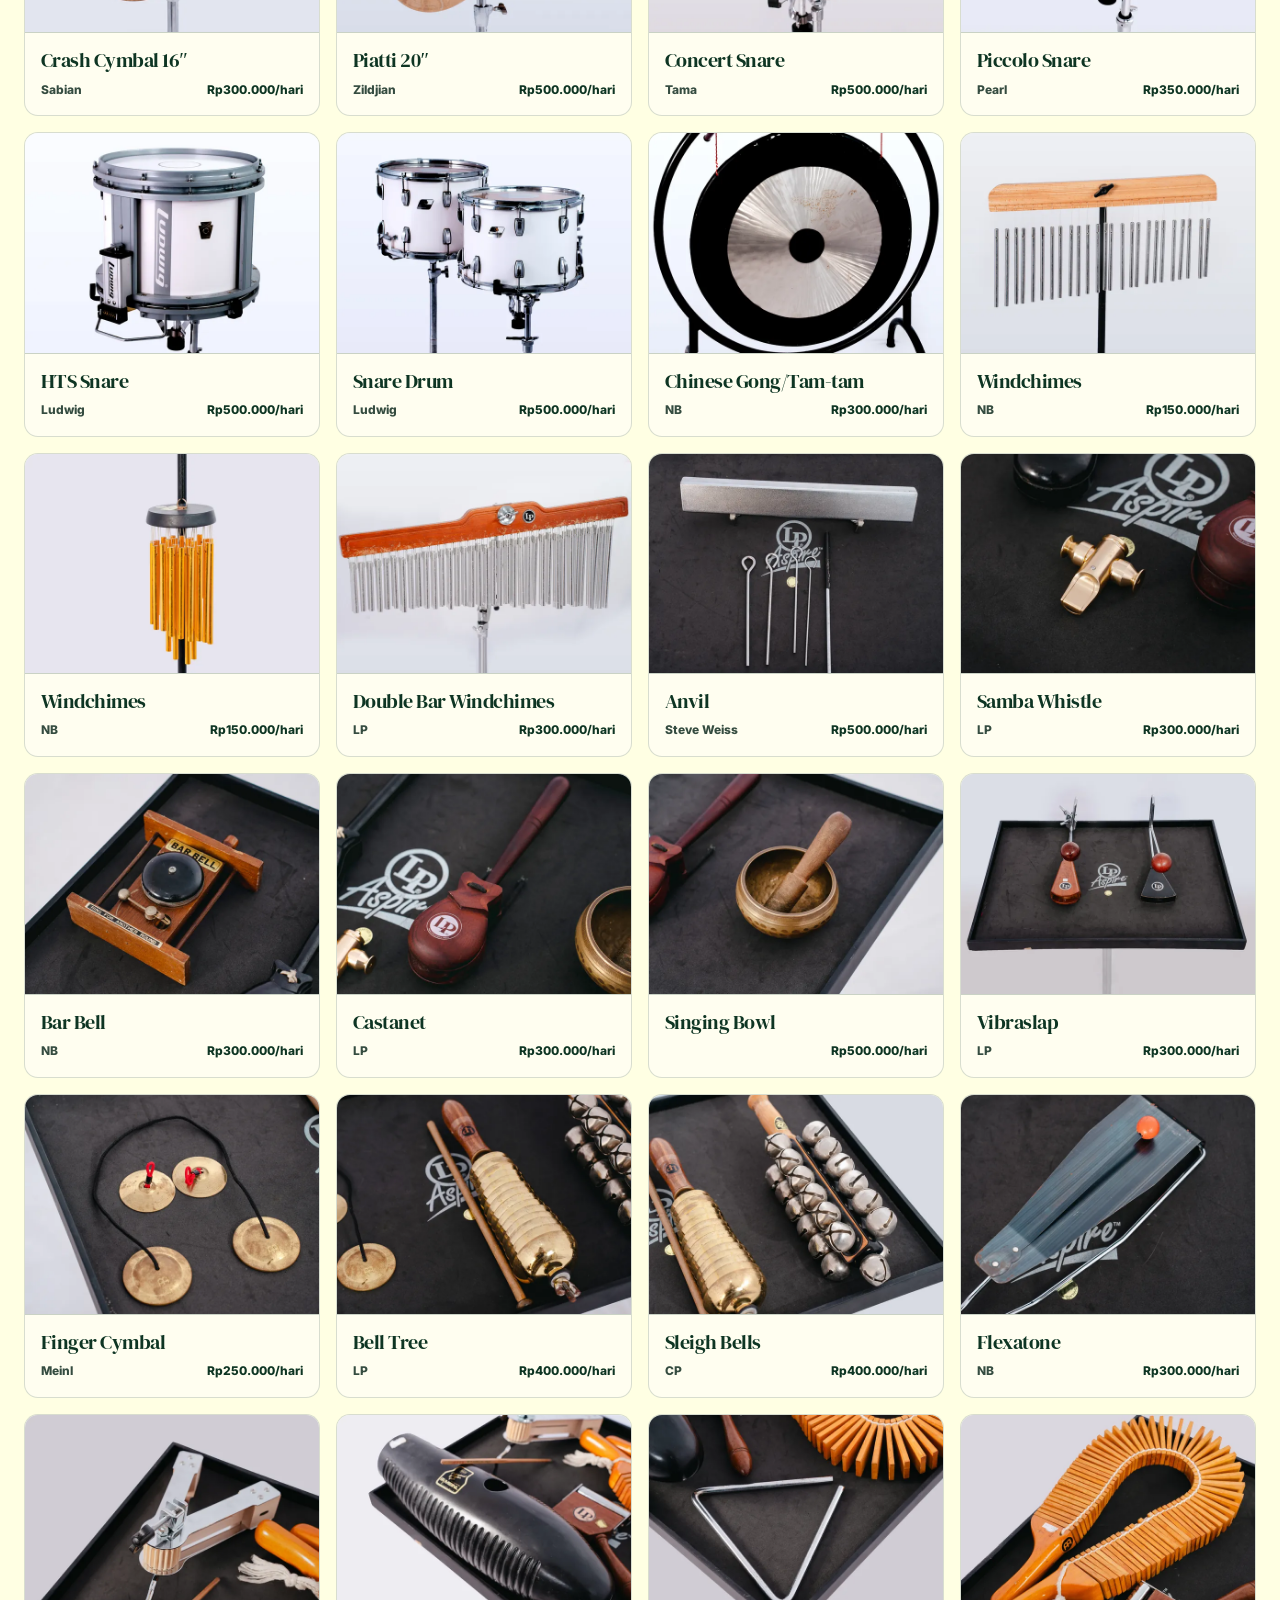
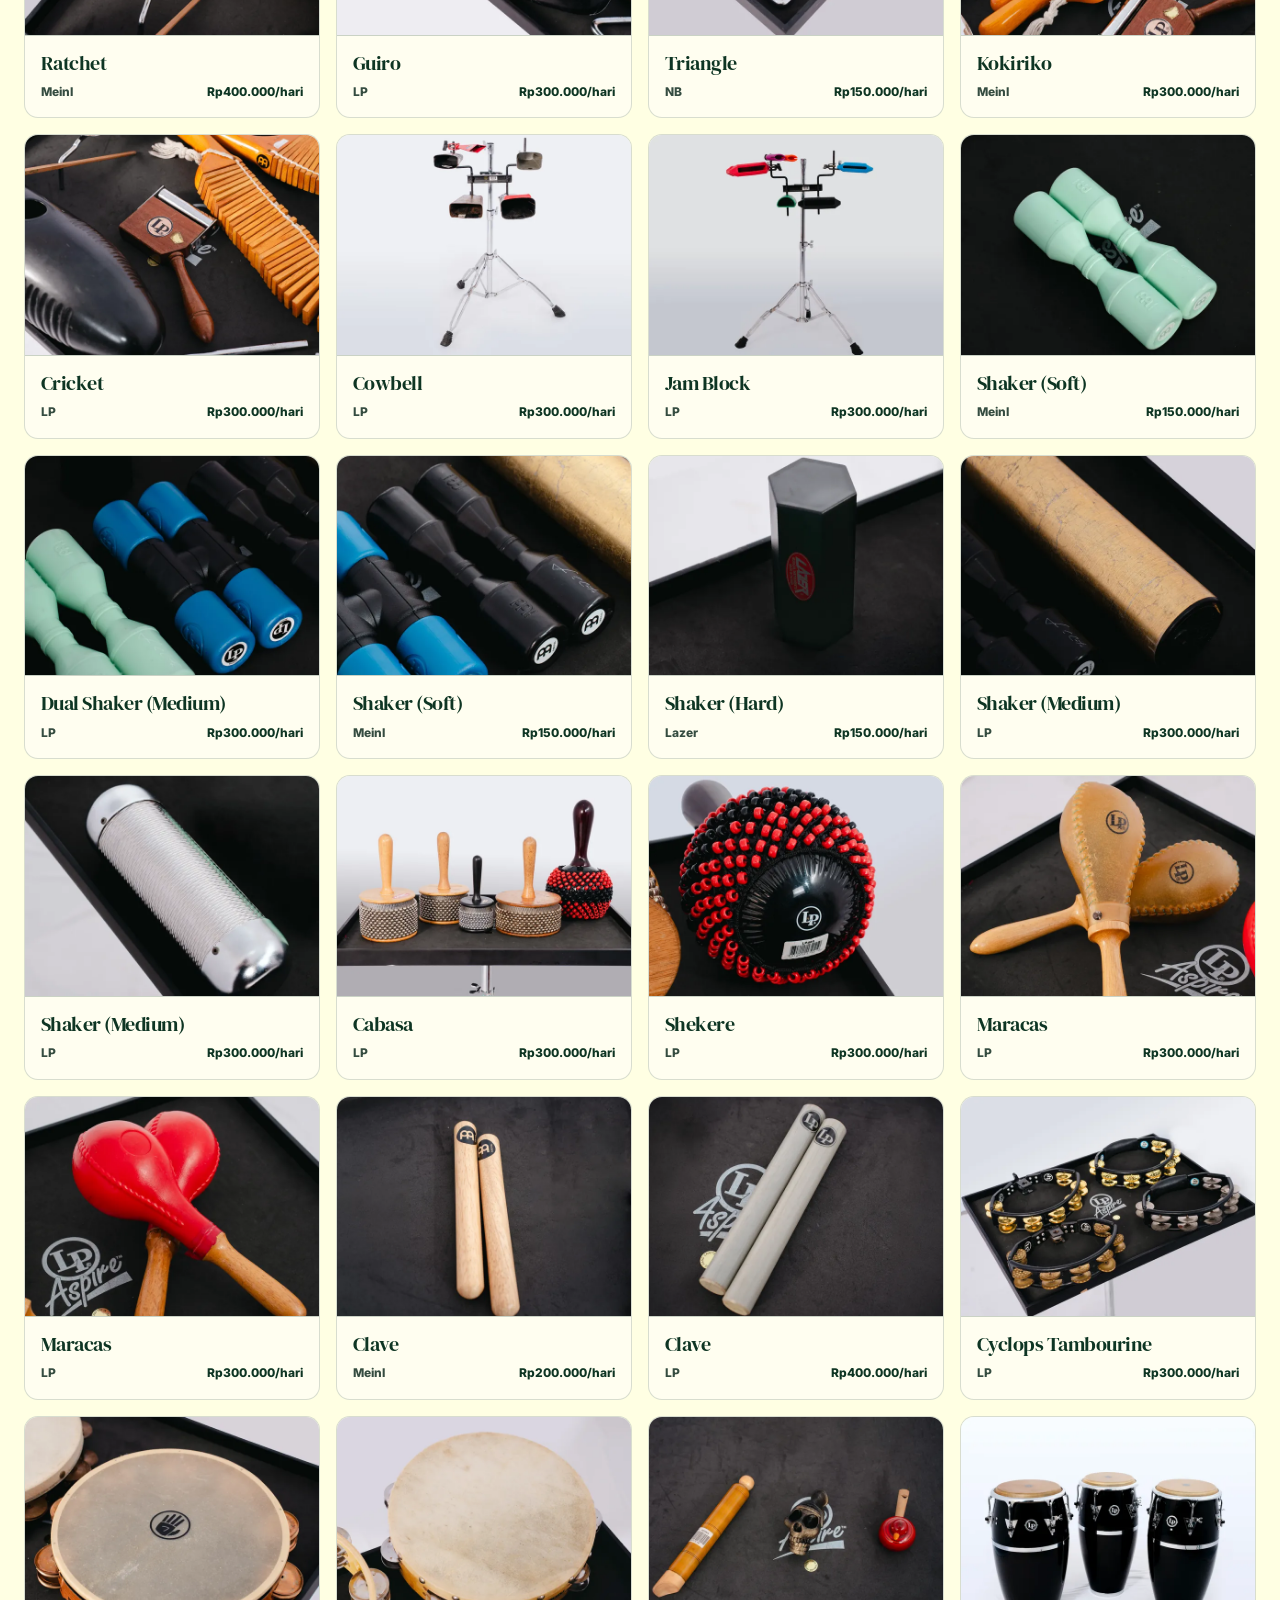
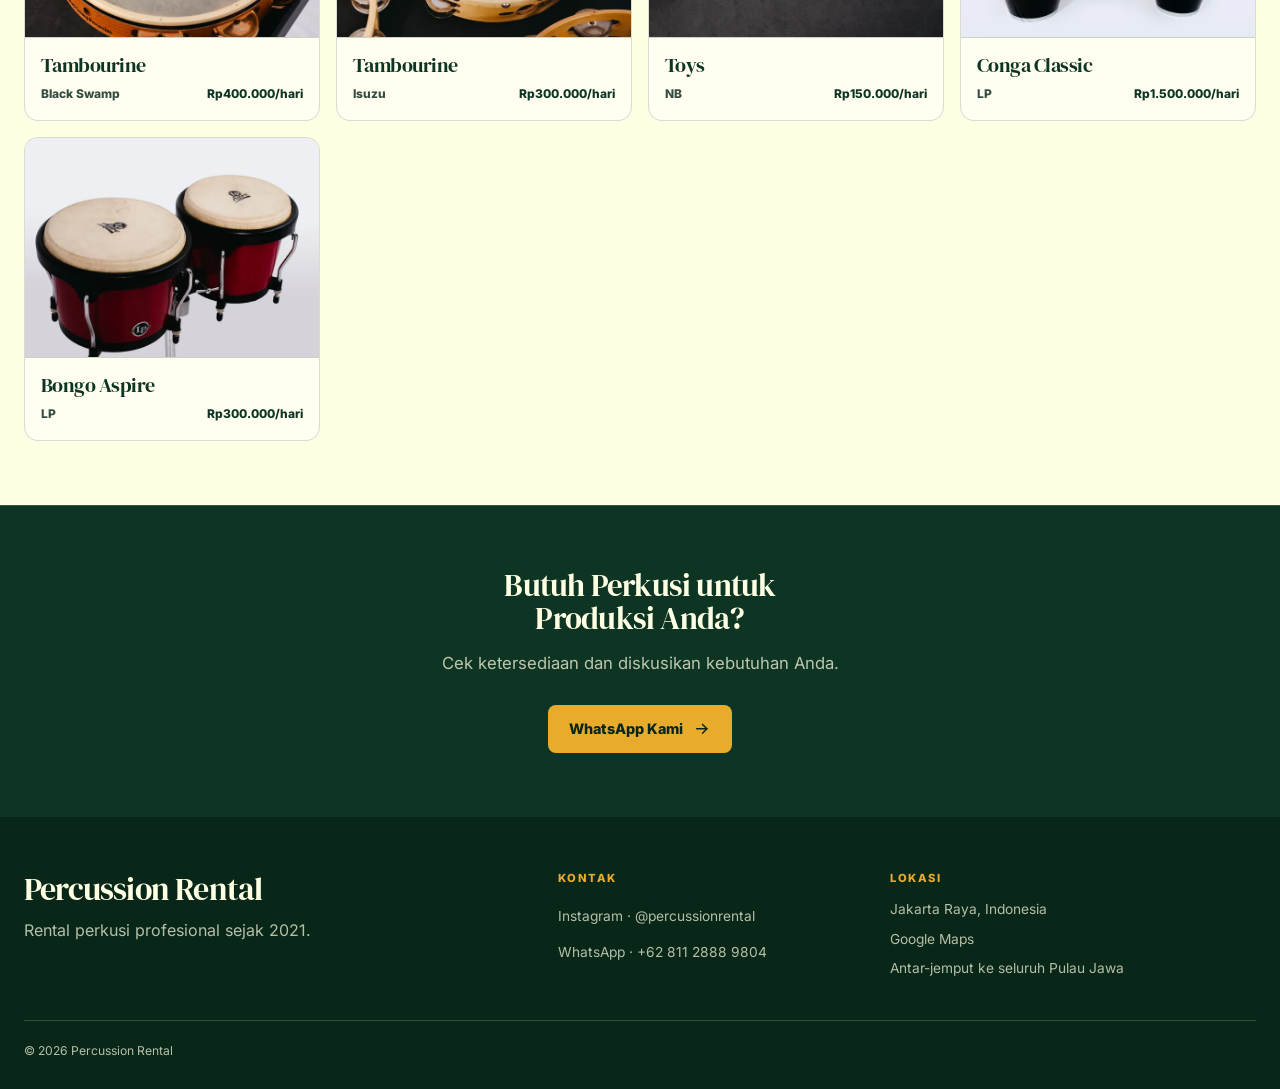
==== commit b7ae6deb: "Add "Lihat sumber" links, Kinderfield campus photo, arrows back on the photo edge - Every project po" ====
--- a/koleksi/index.html
+++ b/koleksi/index.html
@@ -19,7 +19,7 @@
   <link rel="icon" type="image/png" href="../assets/logo/percussion-rental-favicon-rounded.png">
   <link rel="preload" href="../assets/fonts/inter-latin.woff2" as="font" type="font/woff2" crossorigin>
   <link rel="preload" href="../assets/fonts/dm-serif-display-latin.woff2" as="font" type="font/woff2" crossorigin>
-  <link rel="stylesheet" href="../assets/css/styles.css?v=2026112202">
+  <link rel="stylesheet" href="../assets/css/styles.css?v=2026112203">
 </head>
 <body class="catalog-page">
   <a class="skip-link" href="#main-content">Lewati ke konten utama</a>
@@ -652,7 +652,7 @@
     </a>
   </aside>
 
-  <script src="../assets/js/main.js?v=2026112202"></script>
-  <script src="../assets/js/catalog.js?v=2026112202"></script>
+  <script src="../assets/js/main.js?v=2026112203"></script>
+  <script src="../assets/js/catalog.js?v=2026112203"></script>
 </body>
 </html>
--- a/assets/css/styles.css
+++ b/assets/css/styles.css
@@ -2727,3 +2727,39 @@
     padding: 1rem 3.5rem 1rem 1.25rem;
   }
 }
+
+/* "Lihat sumber" link in project popups */
+.project-dialog-source {
+  display: inline-flex;
+  min-height: 2rem;
+  margin-top: 0.6rem;
+  align-items: center;
+  gap: 0.3rem;
+  color: var(--primary);
+  font-size: 0.84rem;
+  font-weight: 700;
+  text-decoration: underline;
+  text-decoration-color: rgba(14, 53, 35, 0.35);
+  text-underline-offset: 0.2em;
+}
+
+.project-dialog-source:hover {
+  text-decoration-color: currentColor;
+}
+
+.project-dialog-source[hidden] {
+  display: none;
+}
+
+/* Swipe arrows sit on the edge between photo and text, as before the cards grew taller */
+@media (max-width: 680px) {
+  .mobile-scroll-cue {
+    top: calc(0.15rem + 101.25px);
+  }
+}
+
+@media (max-width: 430px) {
+  .mobile-scroll-cue {
+    top: calc(0.15rem + 88.9px);
+  }
+}
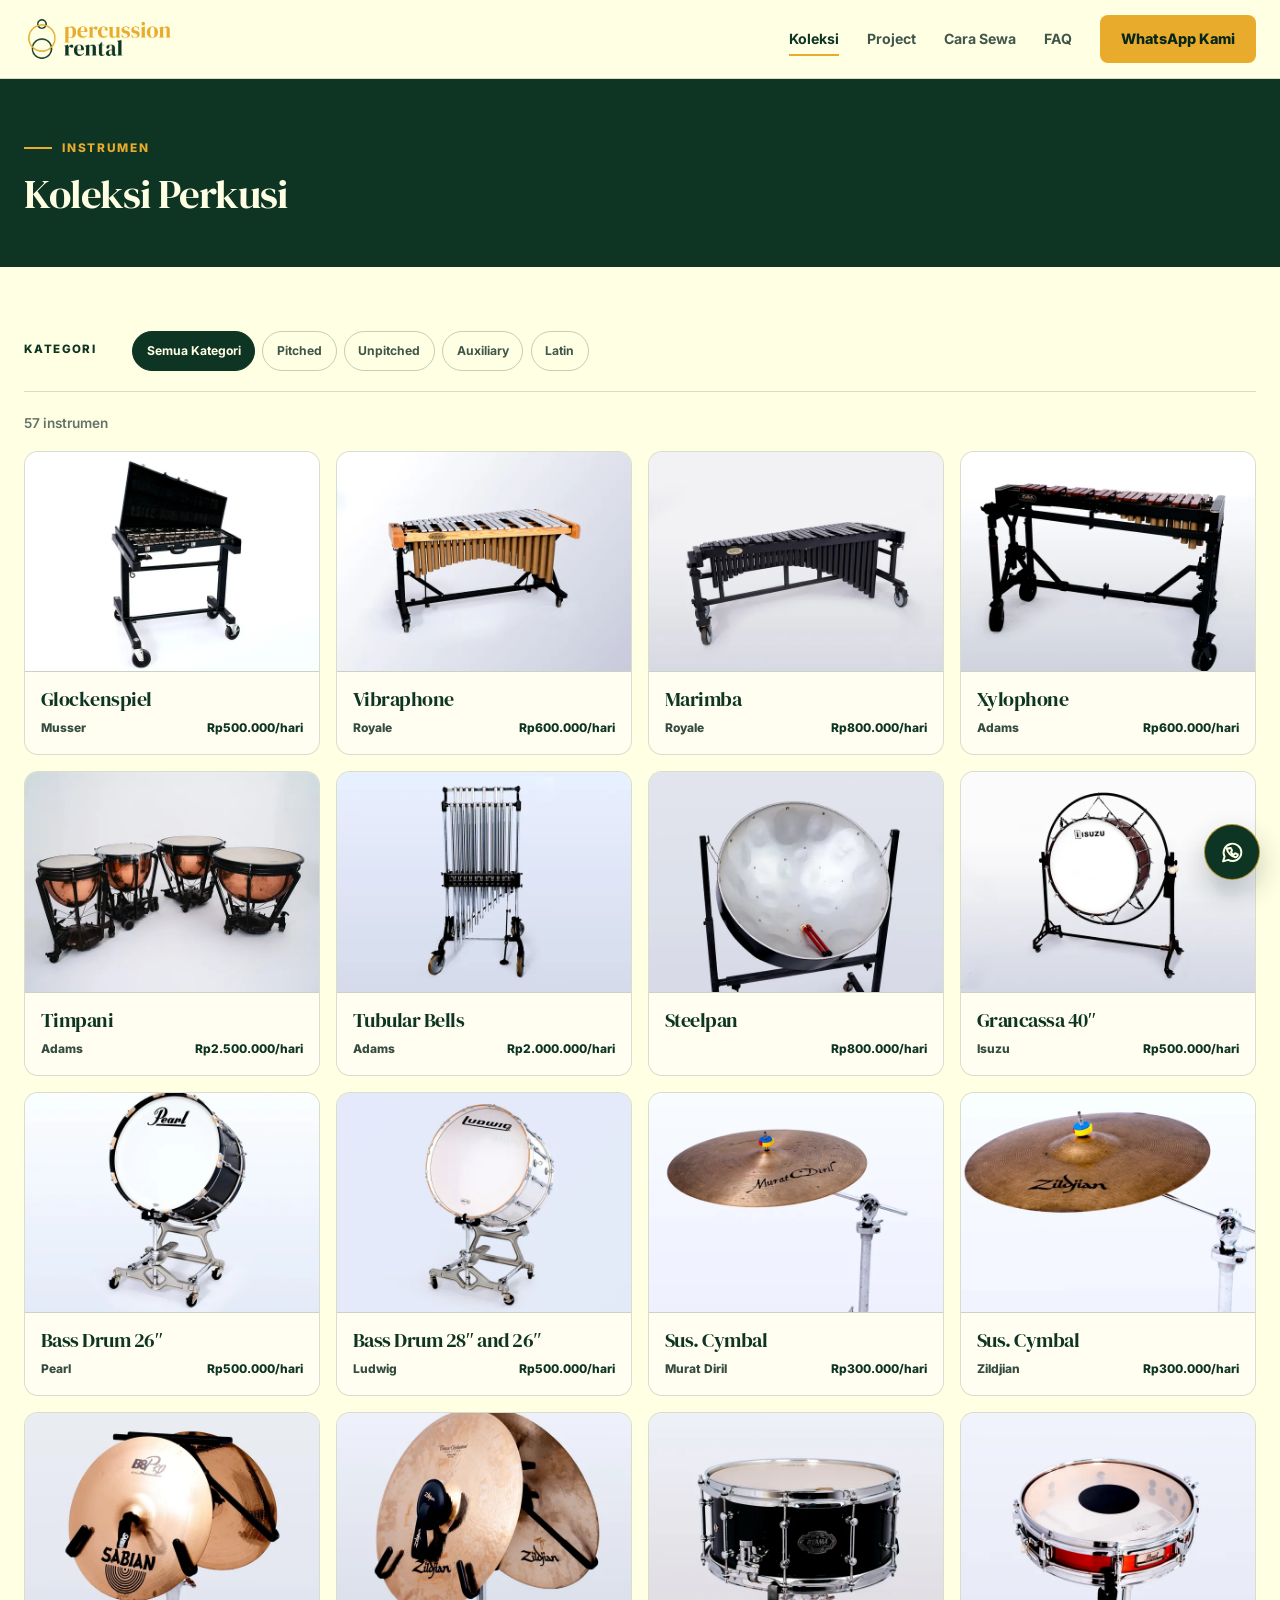
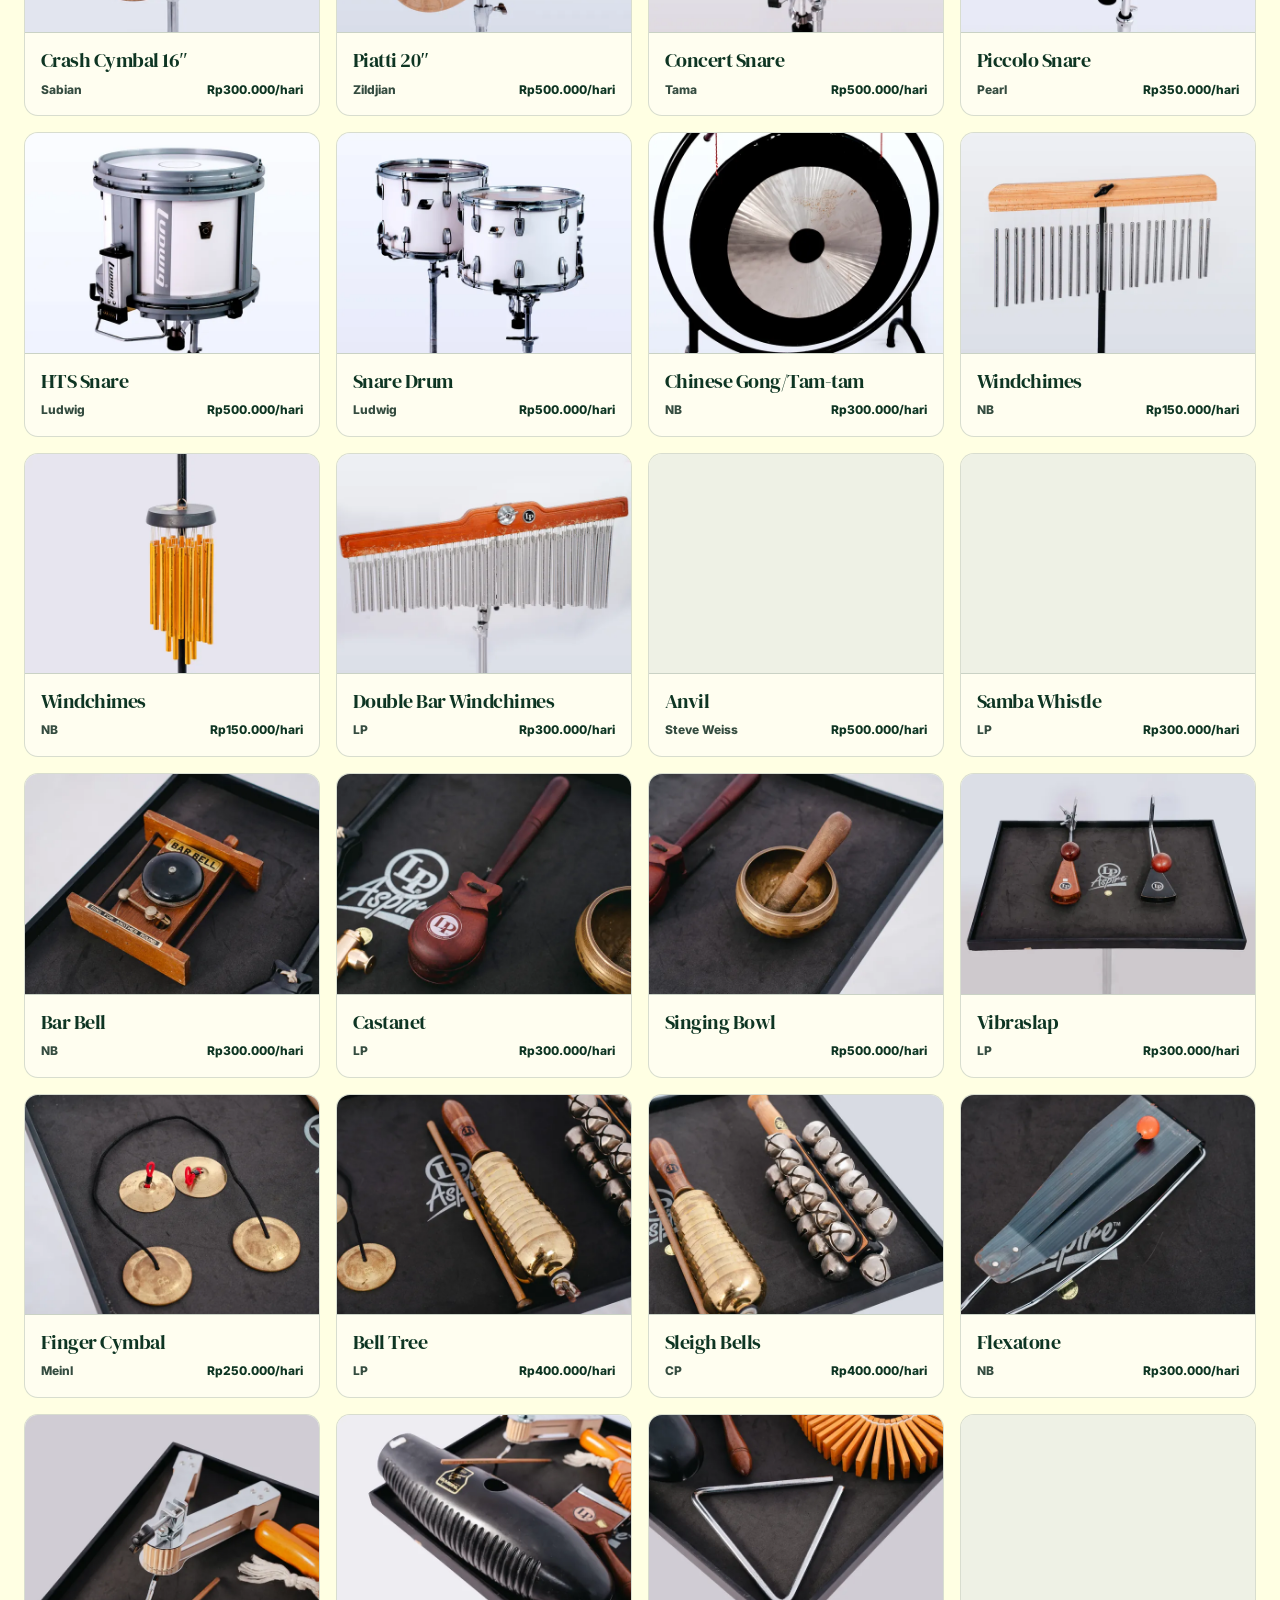
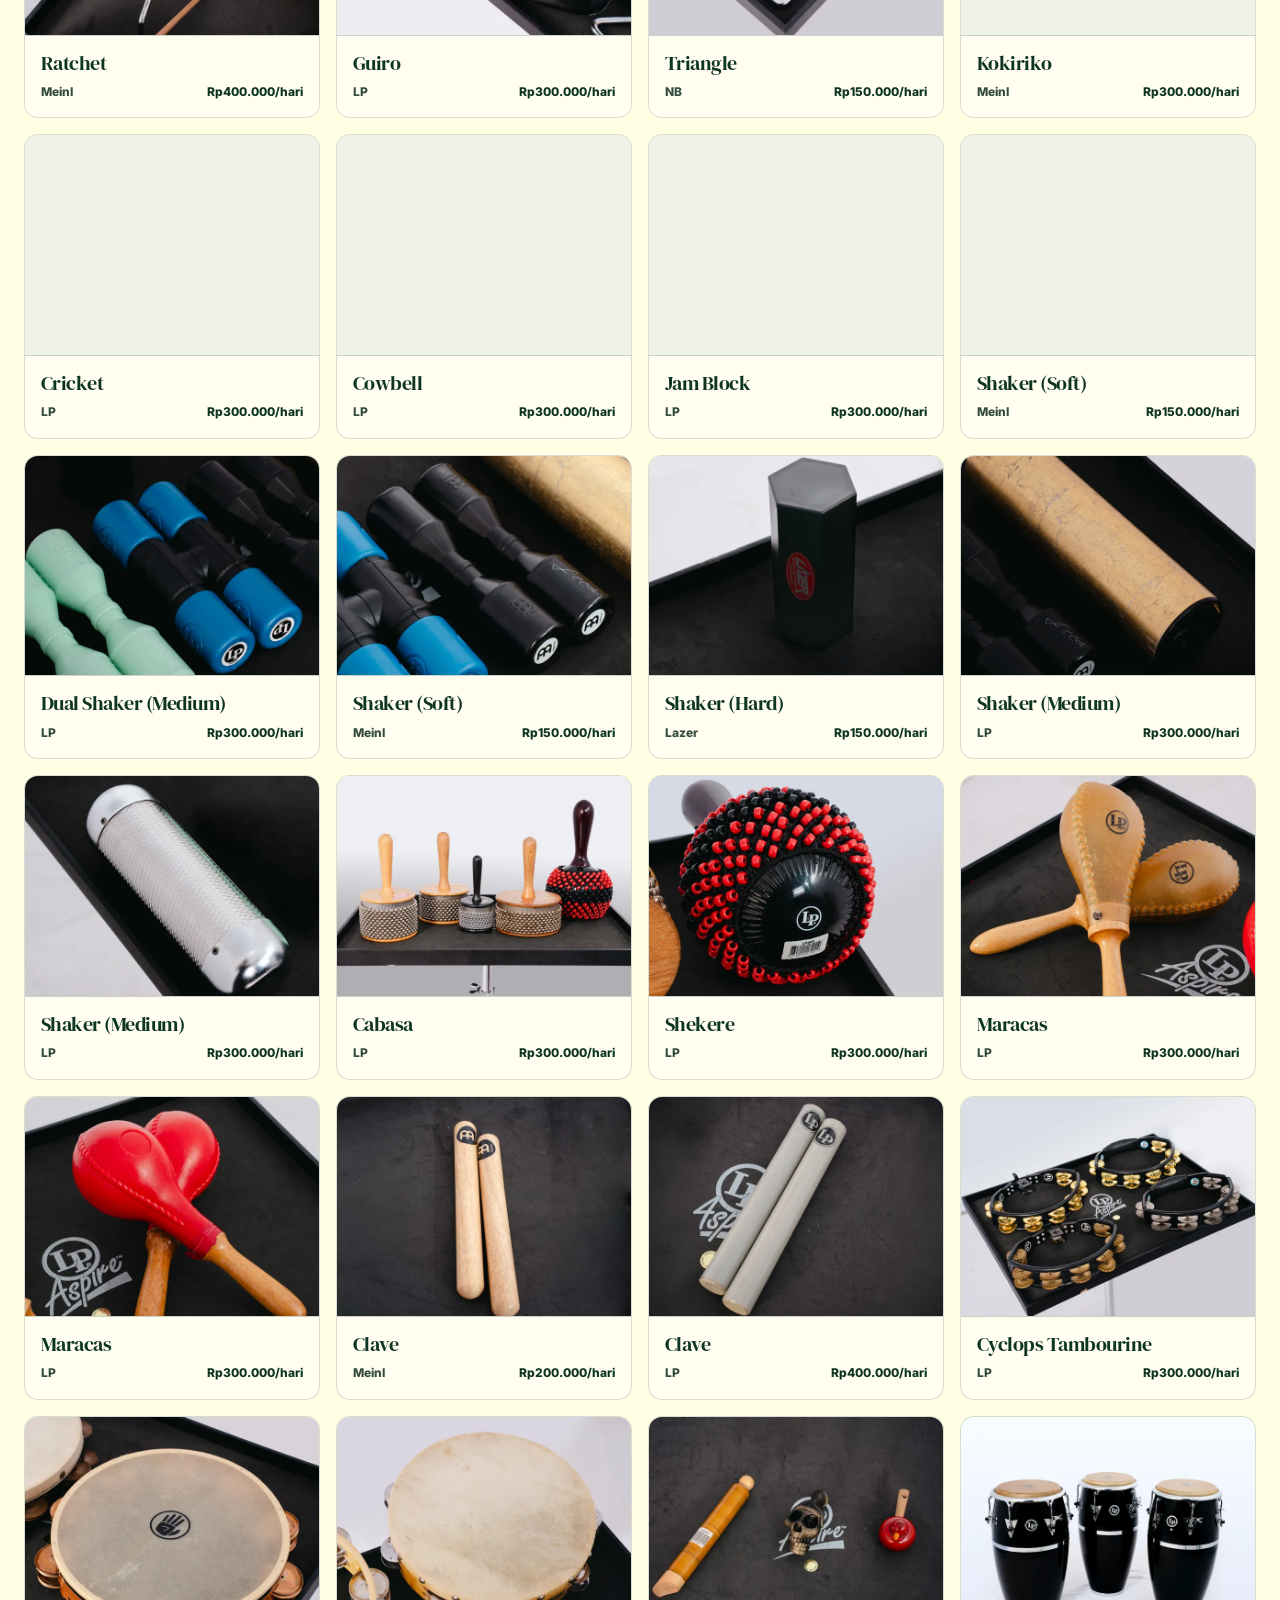
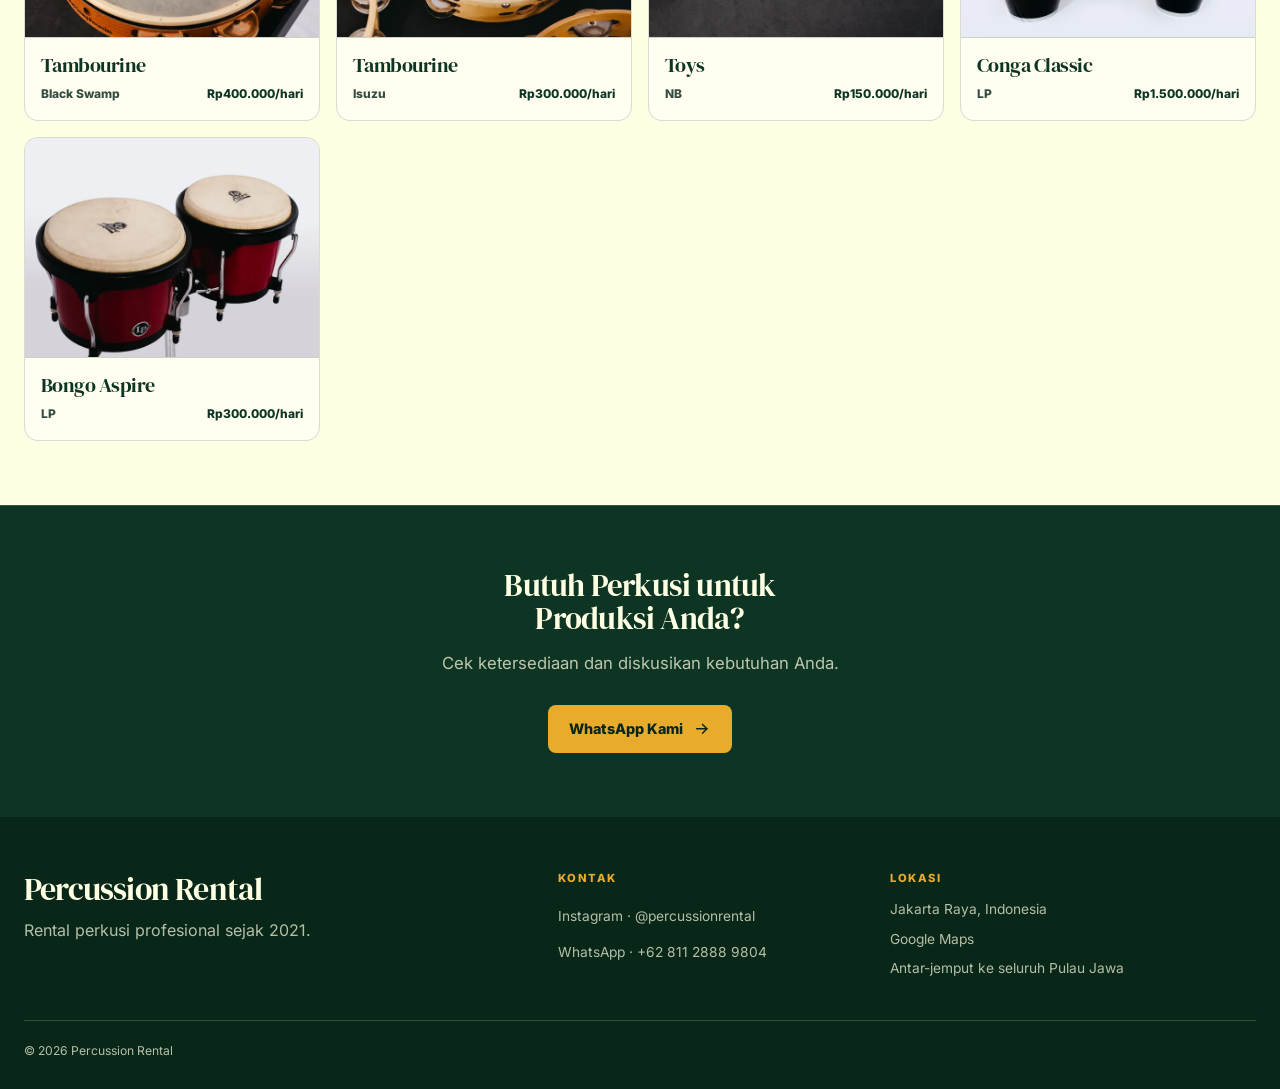
==== commit bd19af94: "Compact popup spacing in every browser; equal-height project rows - Popup text is laid out as a flex" ====
--- a/koleksi/index.html
+++ b/koleksi/index.html
@@ -19,7 +19,7 @@
   <link rel="icon" type="image/png" href="../assets/logo/percussion-rental-favicon-rounded.png">
   <link rel="preload" href="../assets/fonts/inter-latin.woff2" as="font" type="font/woff2" crossorigin>
   <link rel="preload" href="../assets/fonts/dm-serif-display-latin.woff2" as="font" type="font/woff2" crossorigin>
-  <link rel="stylesheet" href="../assets/css/styles.css?v=2026112203">
+  <link rel="stylesheet" href="../assets/css/styles.css?v=2026112205">
 </head>
 <body class="catalog-page">
   <a class="skip-link" href="#main-content">Lewati ke konten utama</a>
@@ -652,7 +652,7 @@
     </a>
   </aside>
 
-  <script src="../assets/js/main.js?v=2026112203"></script>
-  <script src="../assets/js/catalog.js?v=2026112203"></script>
+  <script src="../assets/js/main.js?v=2026112205"></script>
+  <script src="../assets/js/catalog.js?v=2026112205"></script>
 </body>
 </html>
--- a/assets/css/styles.css
+++ b/assets/css/styles.css
@@ -2732,7 +2732,6 @@
 .project-dialog-source {
   display: inline-flex;
   min-height: 2rem;
-  margin-top: 0.6rem;
   align-items: center;
   gap: 0.3rem;
   color: var(--primary);
@@ -2747,8 +2746,8 @@
   text-decoration-color: currentColor;
 }
 
-.project-dialog-source[hidden] {
-  display: none;
+.project-dialog-source-slot {
+  margin: 0.6rem 0 0;
 }
 
 /* Swipe arrows sit on the edge between photo and text, as before the cards grew taller */
@@ -2763,3 +2762,48 @@
     top: calc(0.15rem + 88.9px);
   }
 }
+
+/* Popup text: the same compact structure as the cards, laid out the same way in every browser */
+.project-dialog-body {
+  display: flex;
+  flex-direction: column;
+  align-items: flex-start;
+}
+
+.project-dialog-body > * {
+  margin: 0;
+}
+
+.project-dialog-body h2 {
+  margin-bottom: 0.4rem;
+}
+
+.project-dialog-role {
+  margin-top: 0.2rem;
+}
+
+.project-dialog-date {
+  margin-top: 0.1rem;
+}
+
+.project-dialog-source-slot {
+  margin-top: 0.8rem;
+}
+
+.catalog-dialog-meta {
+  color: #354c40;
+  font-weight: 800;
+}
+
+.catalog-dialog-price {
+  margin-top: 0.3rem;
+}
+
+.catalog-dialog-cta {
+  margin-top: 1.1rem;
+}
+
+/* Project page: cards in the same row share one height */
+.project-grid {
+  align-items: stretch;
+}
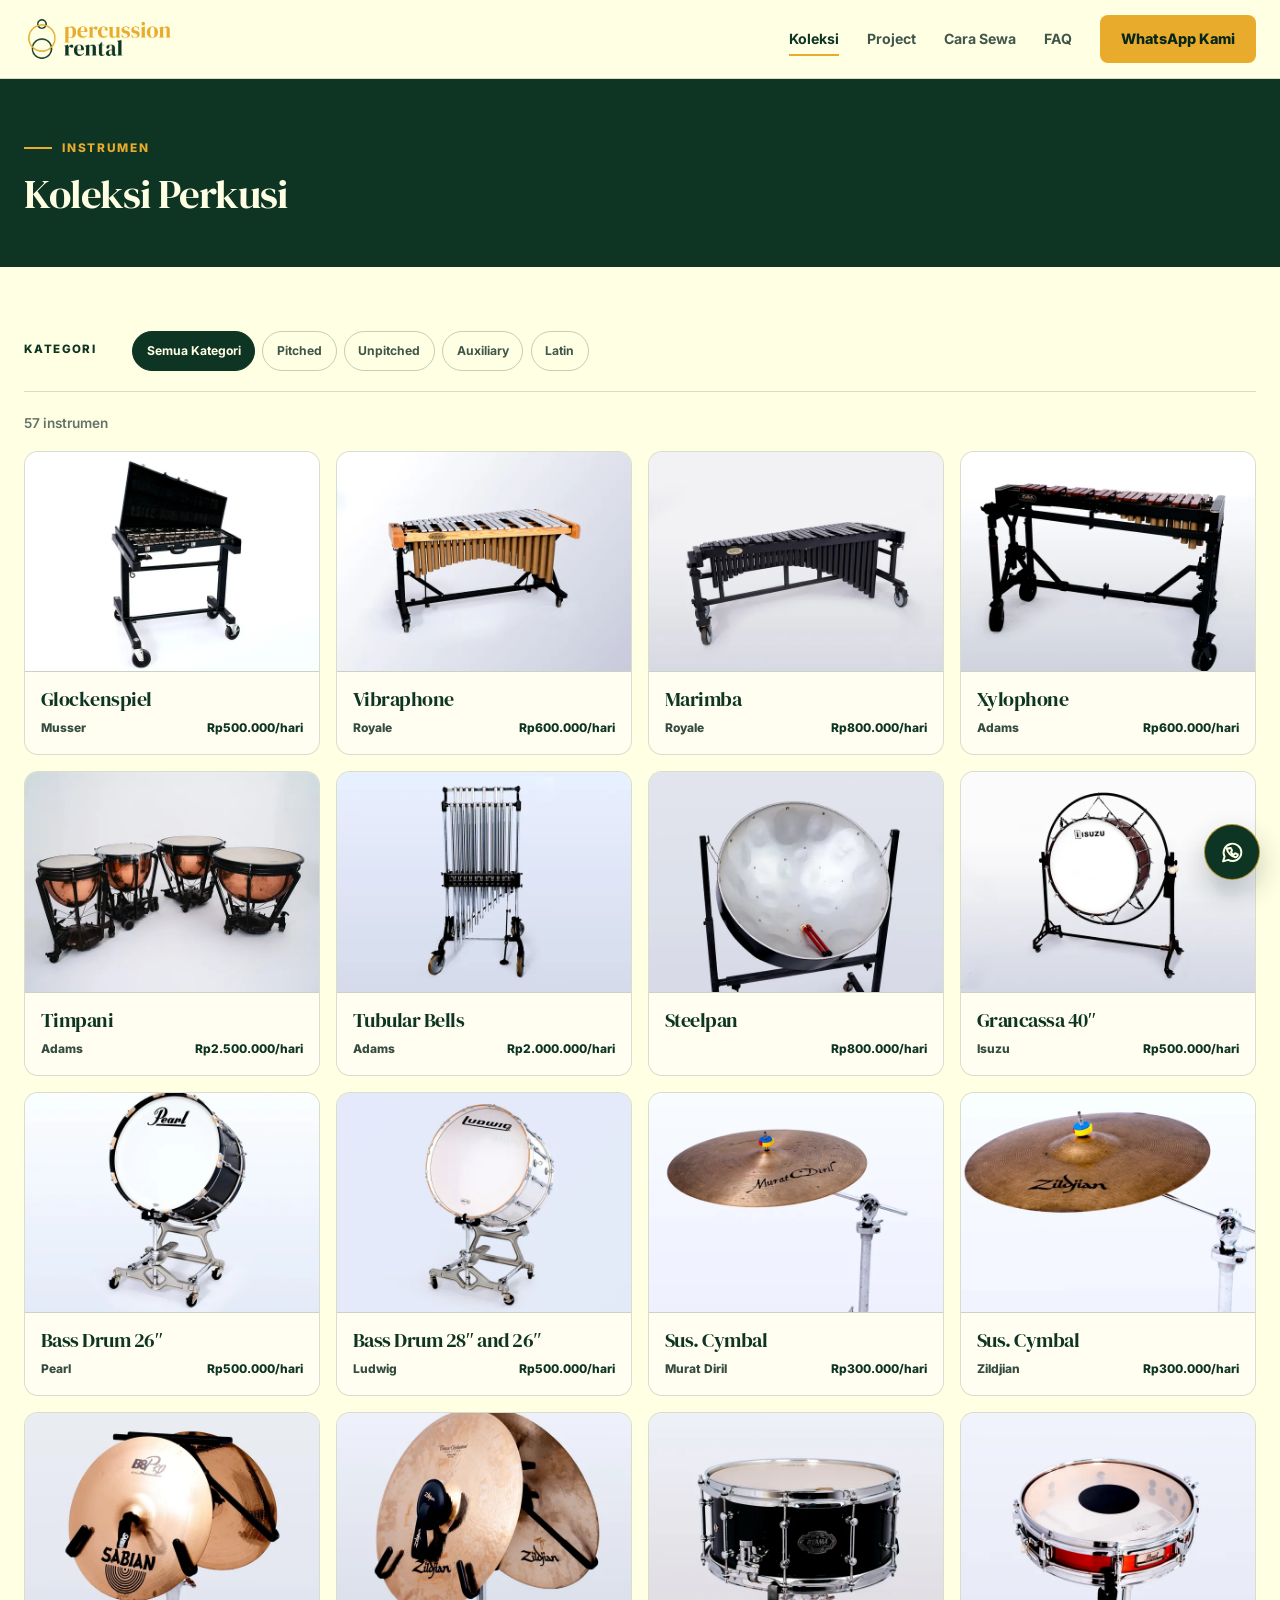
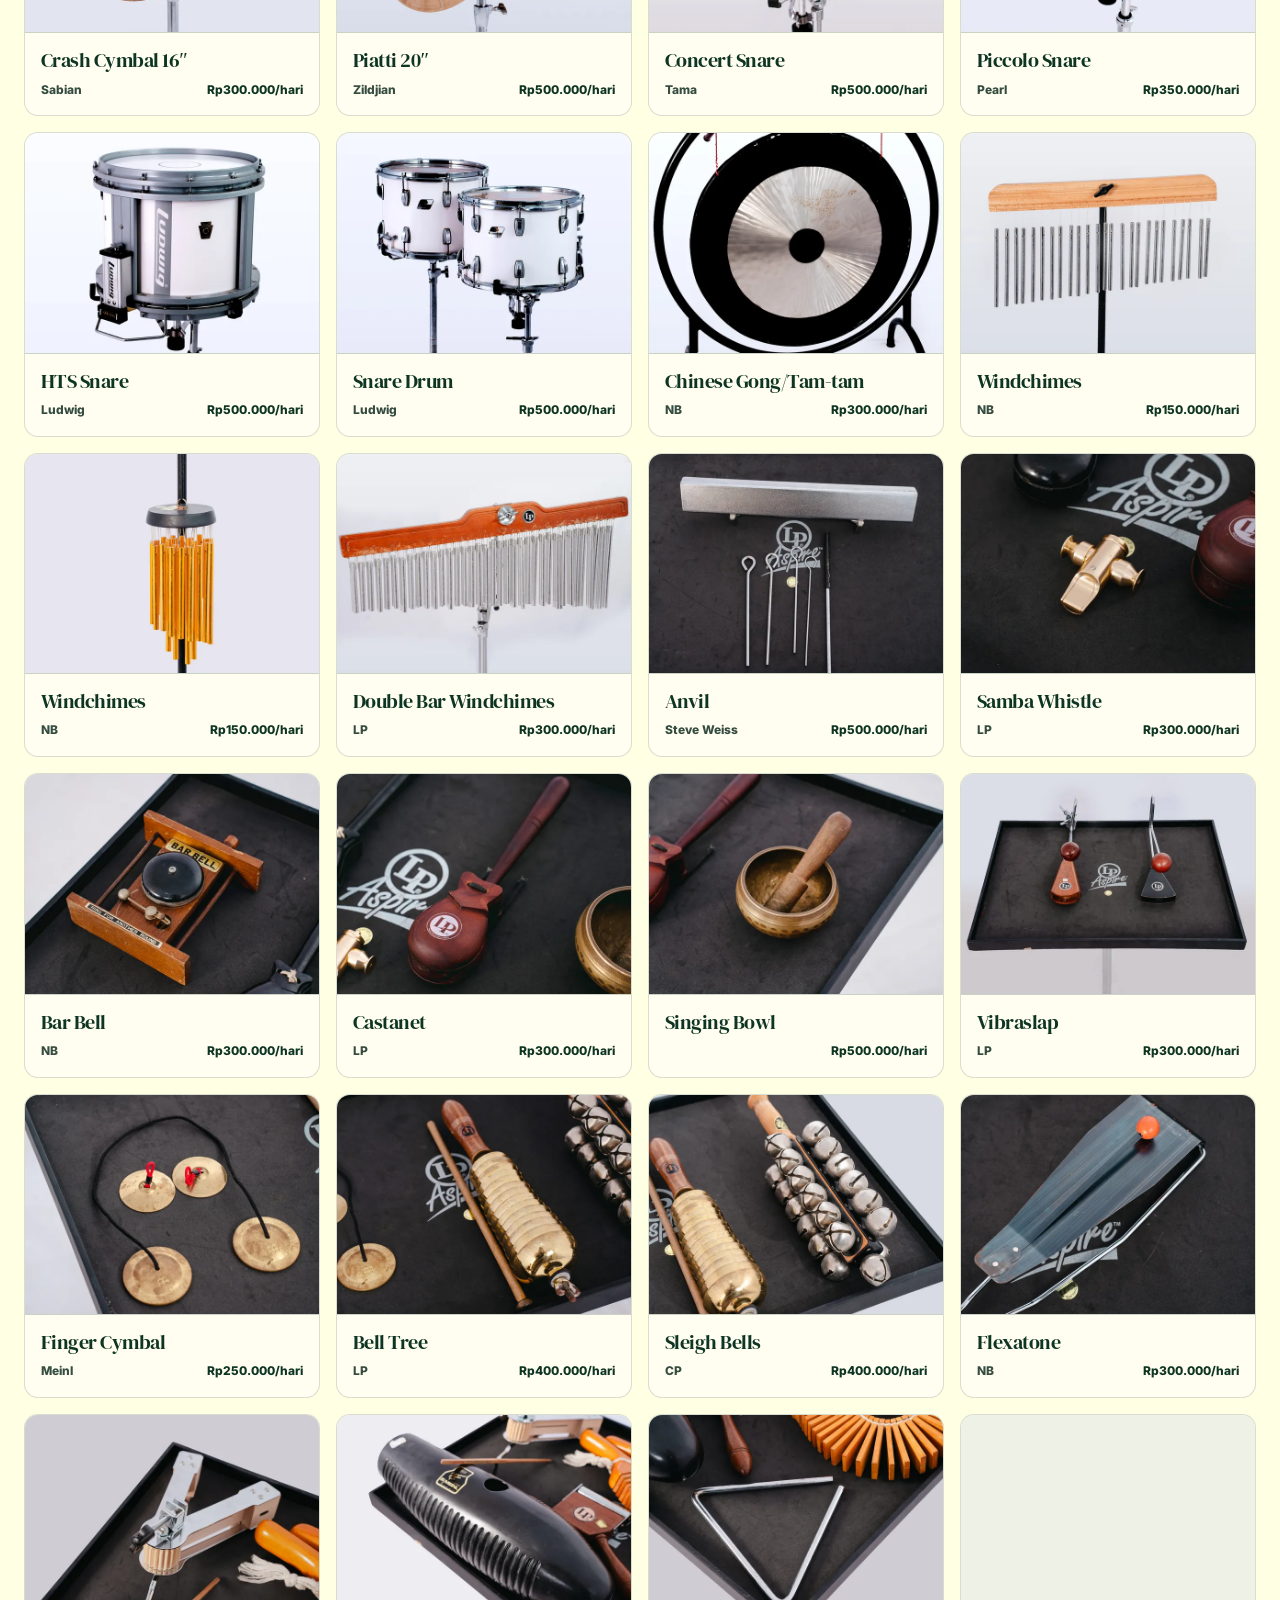
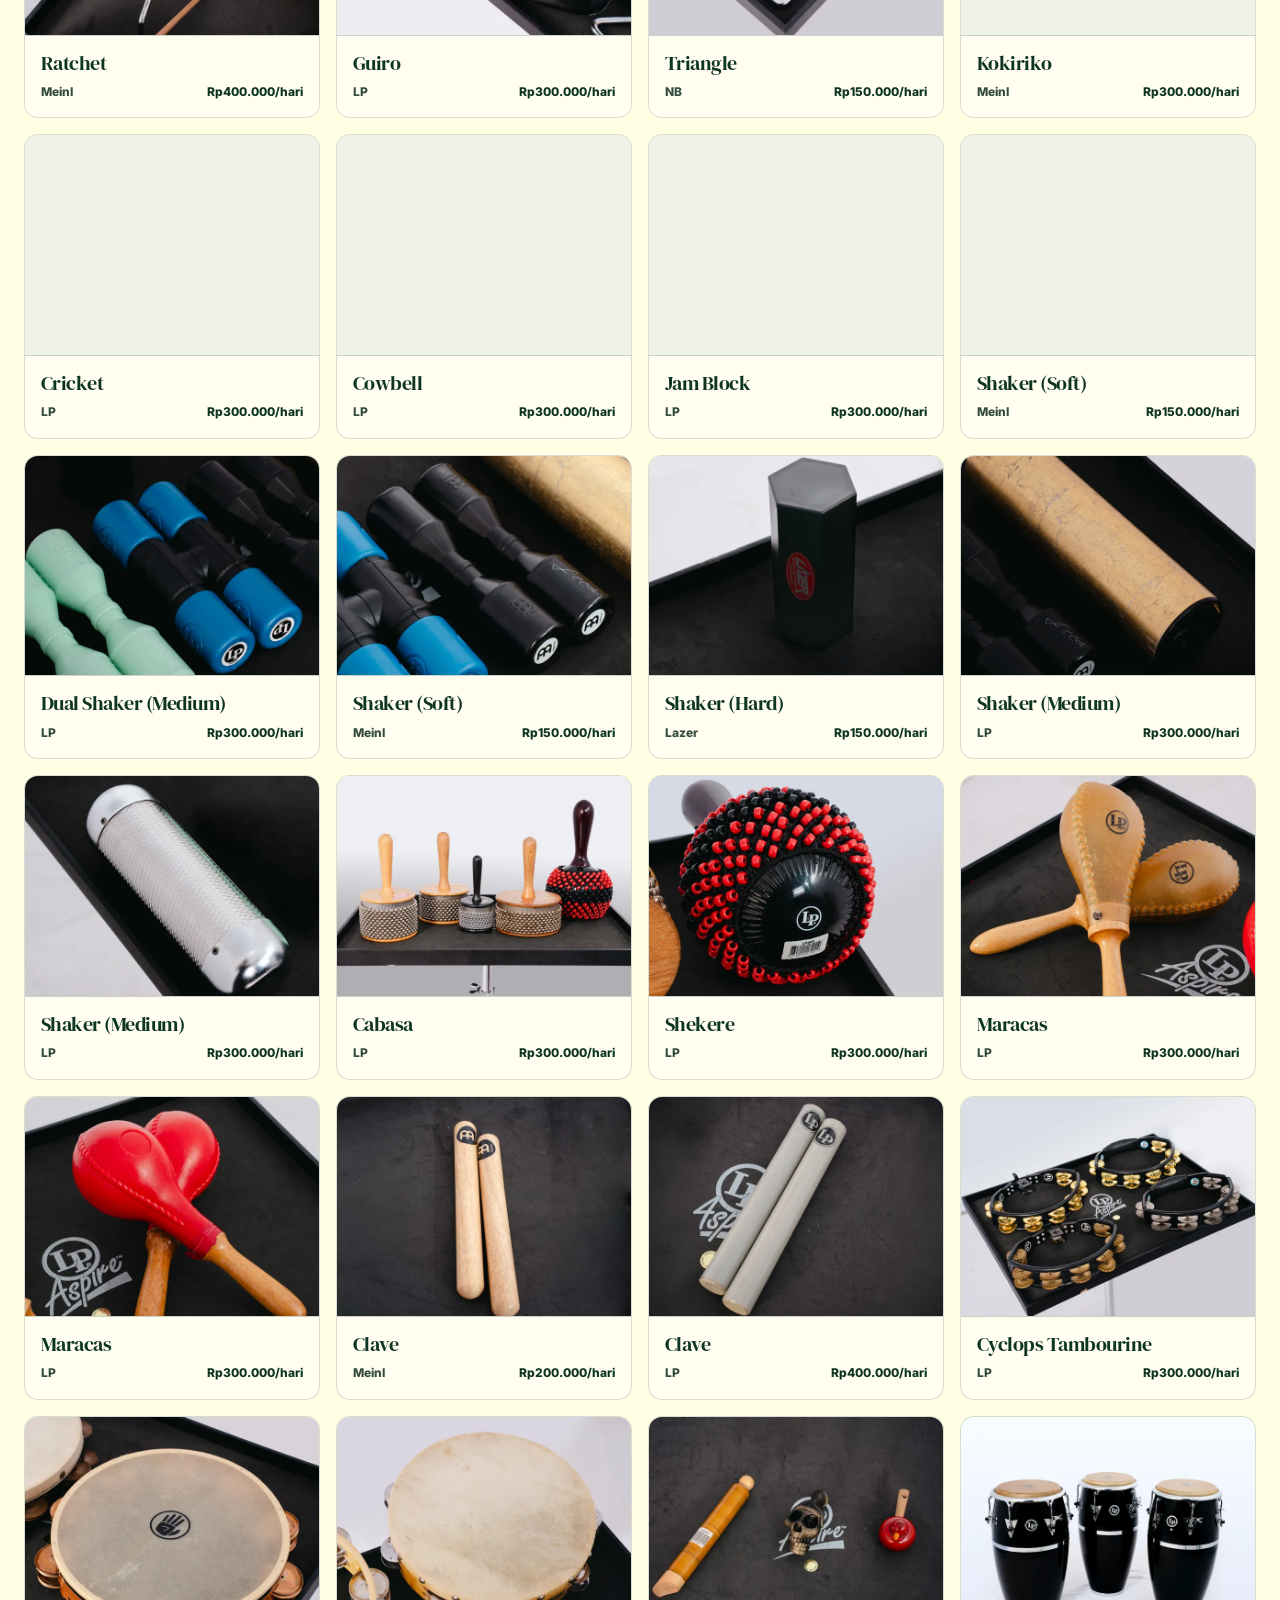
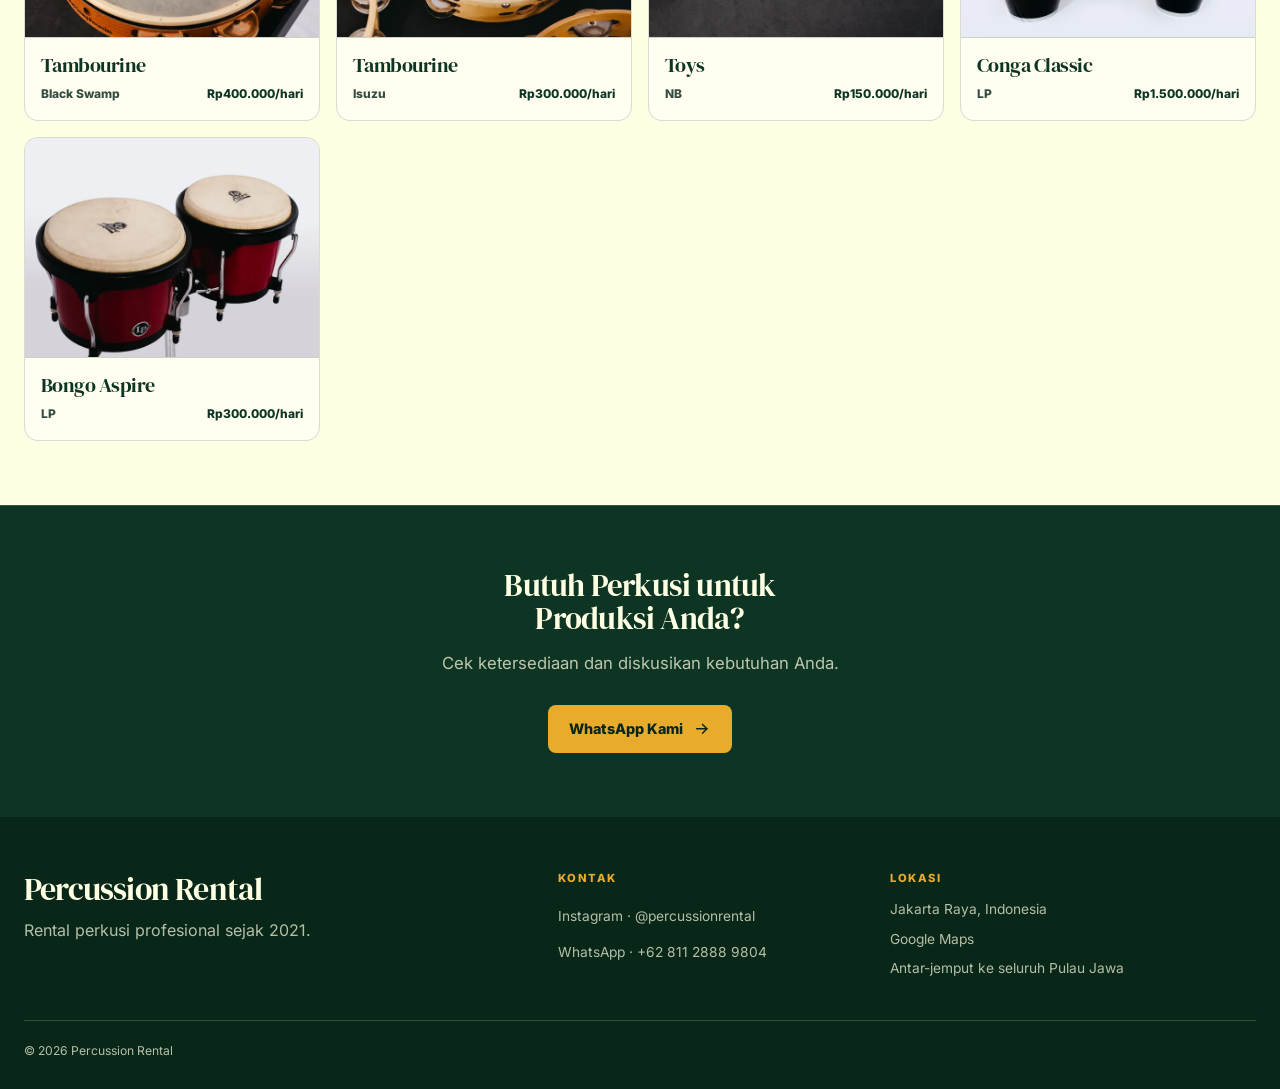
==== commit c34656c0: "New link-sharing preview: hero drums, no white logo box The share image (og:image) showed the logo i" ====
--- a/koleksi/index.html
+++ b/koleksi/index.html
@@ -9,10 +9,10 @@
   <meta property="og:type" content="website">
   <meta property="og:title" content="Koleksi Perkusi | Percussion Rental">
   <meta property="og:description" content="Jelajahi koleksi instrumen perkusi untuk disewa, termasuk timpani, marimba, vibraphone, cymbal, conga, dan lainnya. Antar-jemput seluruh Pulau Jawa.">
-  <meta property="og:image" content="https://prala-id.github.io/ninoy-percussion-rental/assets/images/og-percussion-rental.jpg">
+  <meta property="og:image" content="https://prala-id.github.io/ninoy-percussion-rental/assets/images/og-percussion-rental-2026.jpg">
   <meta property="og:image:width" content="1200">
   <meta property="og:image:height" content="630">
-  <meta property="og:image:alt" content="Percussion Rental">
+  <meta property="og:image:alt" content="Percussion Rental — Koleksi Perkusi Terlengkap Se-Indonesia">
   <meta property="og:url" content="https://prala-id.github.io/ninoy-percussion-rental/koleksi/">
   <meta name="twitter:card" content="summary_large_image">
   <meta name="theme-color" content="#0e3523">
